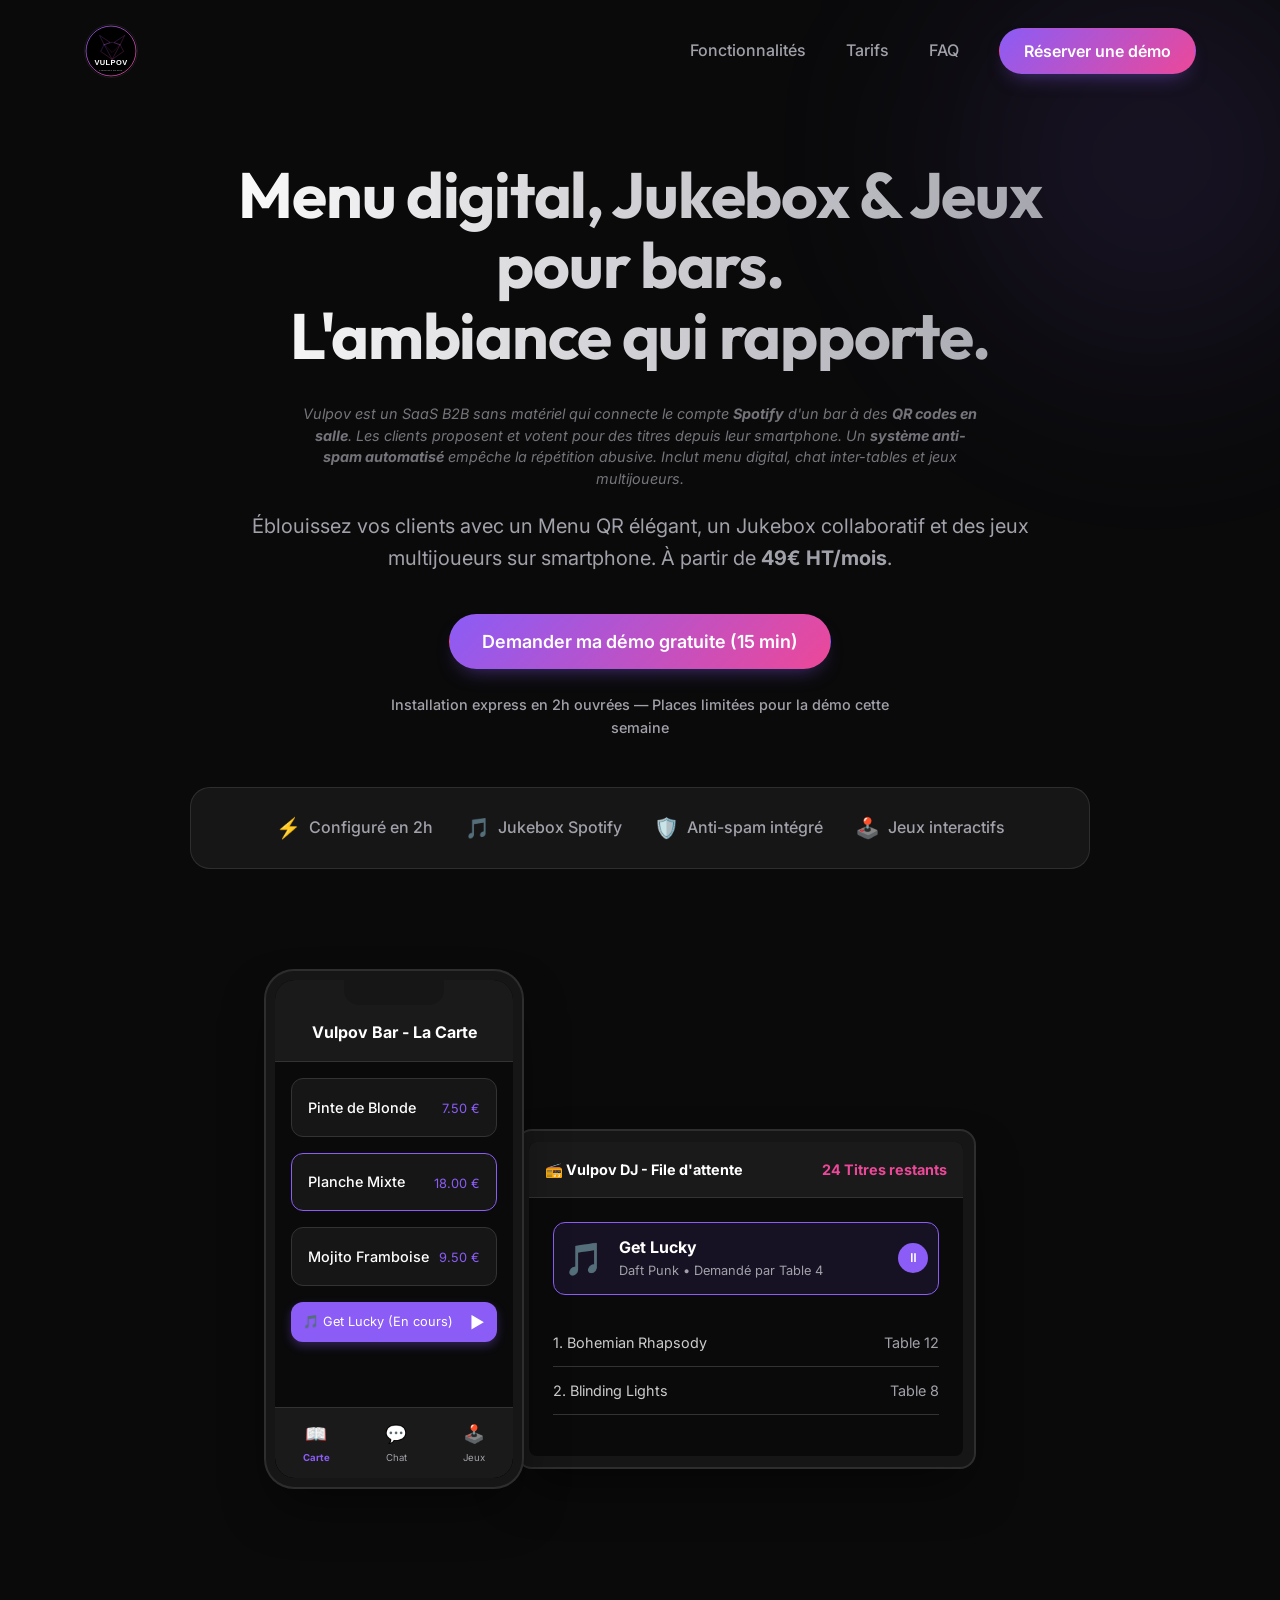
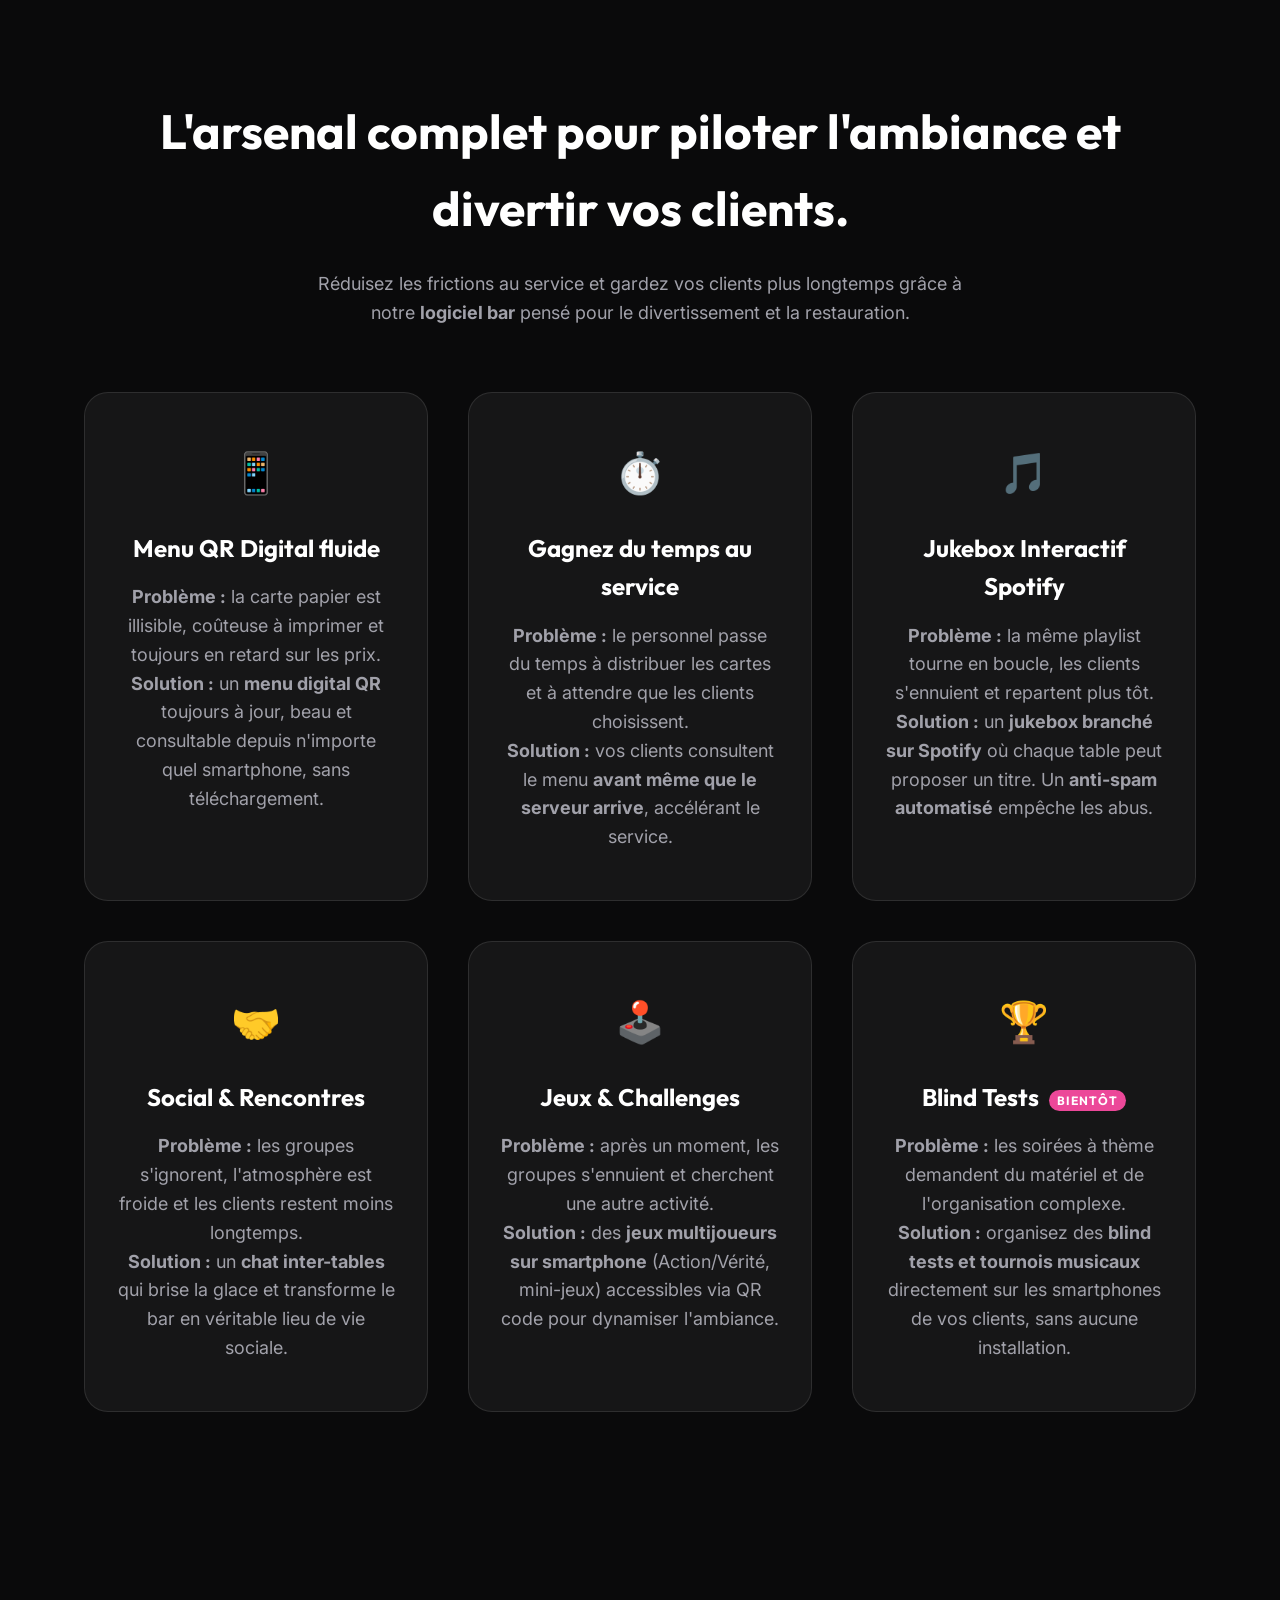
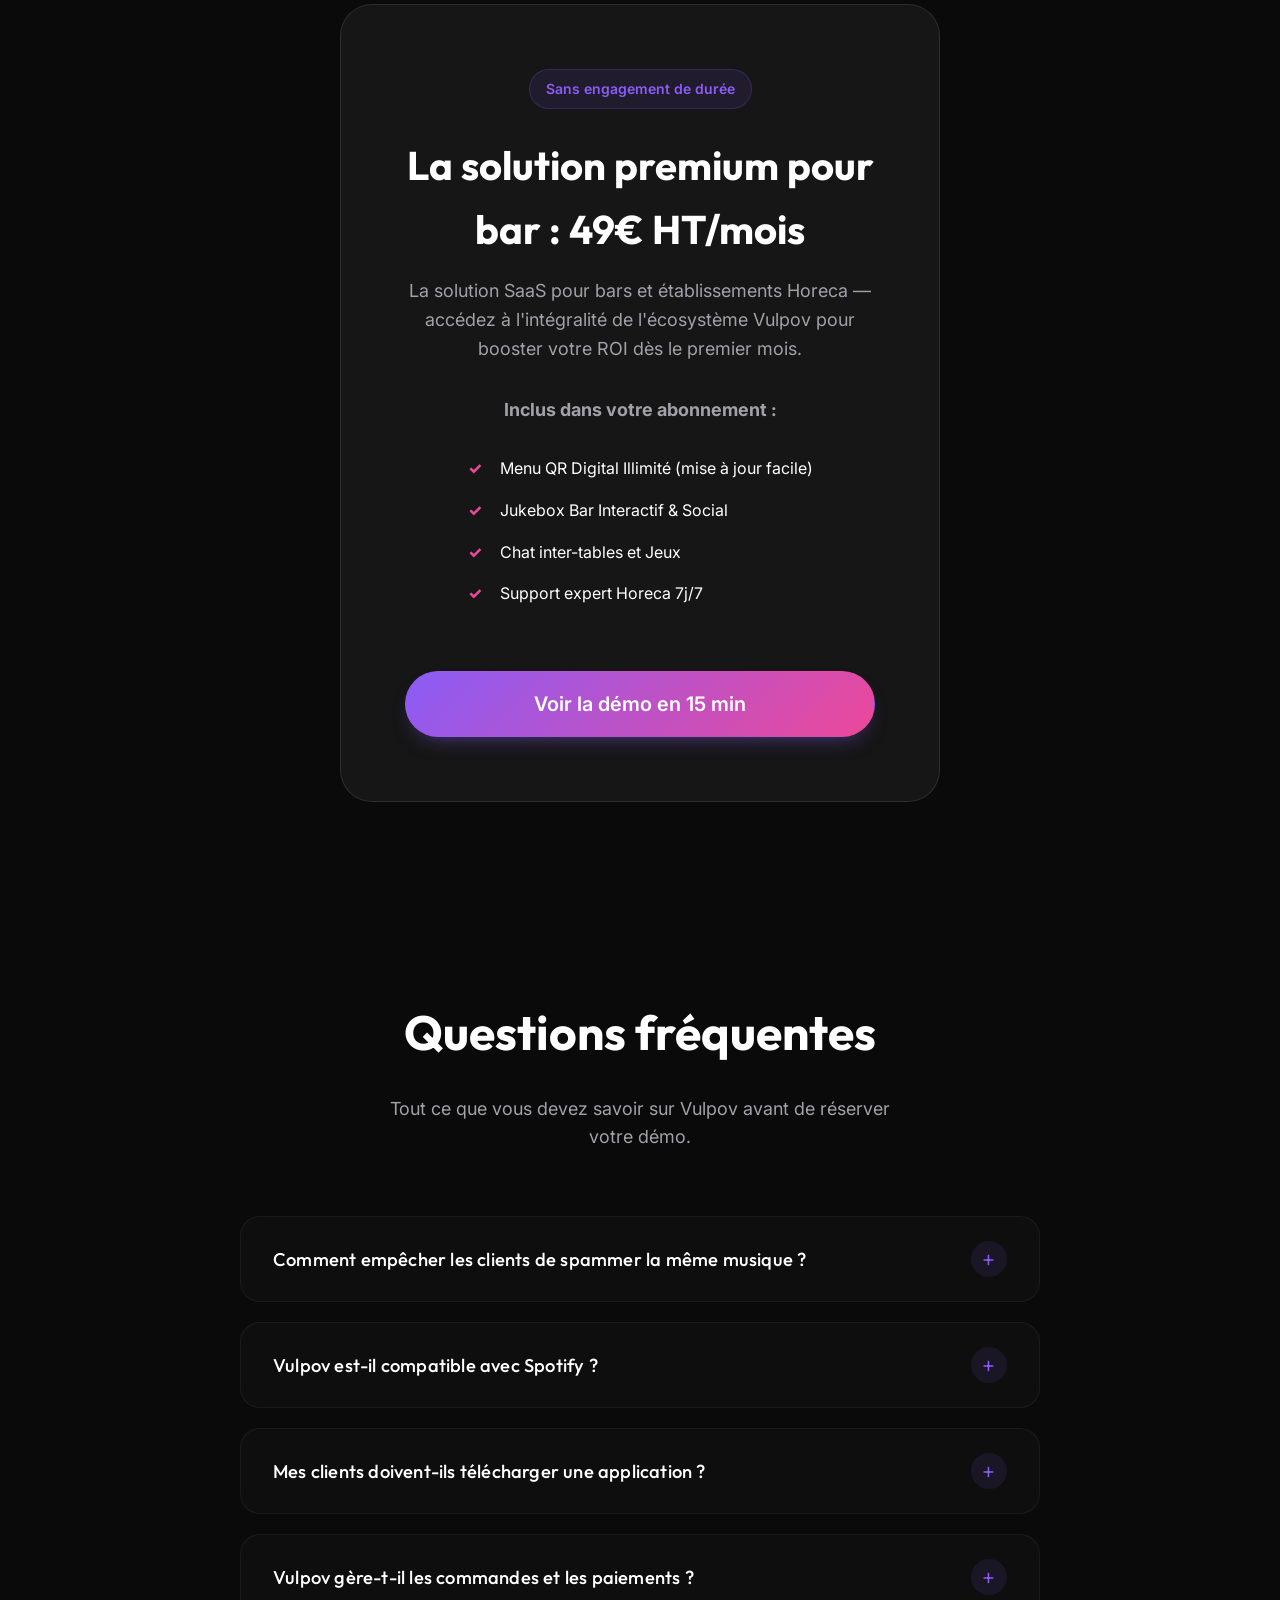
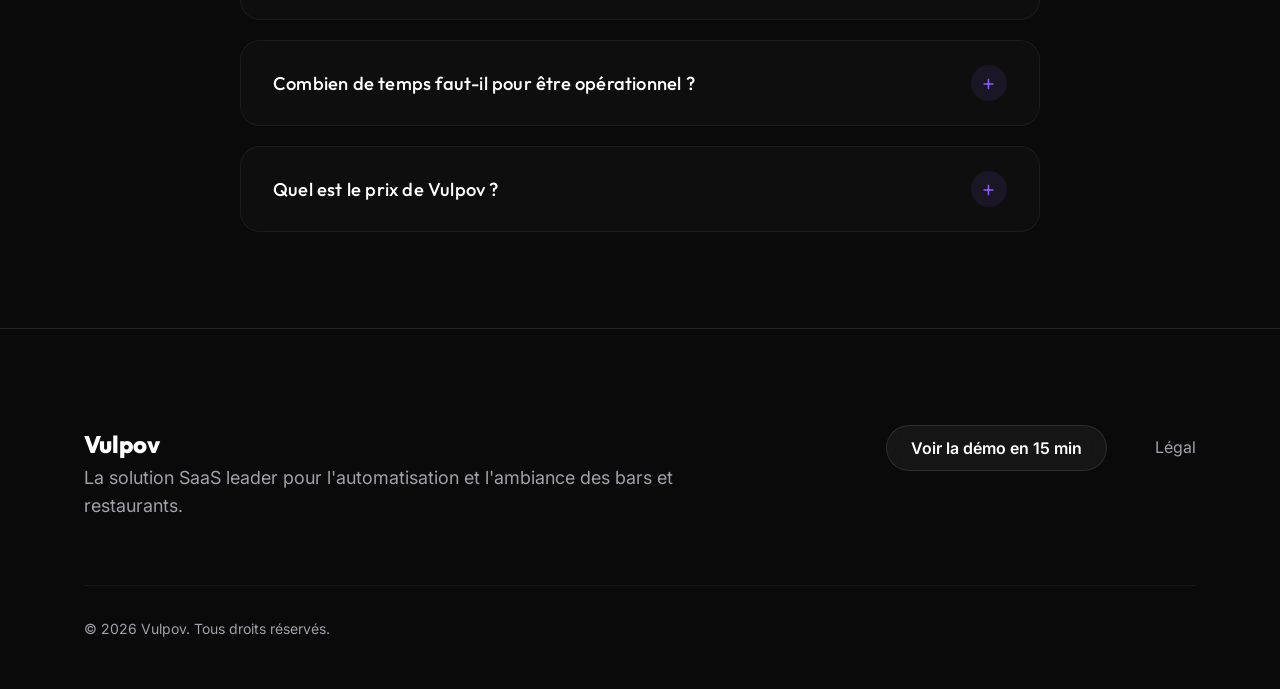
==== index.html @ 875bb536 "Chore: remove temporary tracking script" ====
<!DOCTYPE html>
<html lang="fr">
<head>
    <meta charset="UTF-8">
    <meta name="viewport" content="width=device-width, initial-scale=1.0">
    <meta name="robots" content="index, follow">
    <title>Vulpov — Jukebox Interactif & SaaS Animation Bar Spotify</title>
    <meta name="description" content="Vulpov connecte votre Spotify à des QR codes pour que vos clients gèrent la musique. Anti-spam intégré. Menu digital. Jeux. 49€/mois.">
    <meta name="keywords" content="jukebox interactif bar, SaaS pour bar, animation musicale bar, jukebox Spotify bar, menu QR bar, logiciel ambiance bar, anti-spam jukebox, jeux interactifs bar">
    <link rel="canonical" href="https://www.vulpov.fr/">

    <!-- Open Graph — LinkedIn, WhatsApp, Facebook -->
    <meta property="og:type" content="website">
    <meta property="og:url" content="https://vulpov.fr/">
    <meta property="og:title" content="Vulpov — Jukebox Interactif Spotify pour bars, dès 49€/mois">
    <meta property="og:description" content="Vos clients pilotent la musique de votre bar via QR code, directement depuis Spotify. Anti-spam, menu digital et jeux inclus.">
    <meta property="og:image" content="https://vulpov.fr/logo.png">
    <meta property="og:image:width" content="1200">
    <meta property="og:image:height" content="630">
    <meta property="og:locale" content="fr_FR">
    <meta property="og:site_name" content="Vulpov">

    <!-- Twitter Card -->
    <meta property="twitter:card" content="summary_large_image">
    <meta property="twitter:url" content="https://vulpov.fr/">
    <meta property="twitter:title" content="Vulpov — Jukebox Interactif Spotify pour bars, dès 49€/mois">
    <meta property="twitter:description" content="Vos clients pilotent la musique de votre bar via QR code, directement depuis Spotify. Anti-spam, menu digital et jeux inclus.">
    <meta property="twitter:image" content="https://vulpov.fr/logo.png">

    <!-- Schema.org JSON-LD — SoftwareApplication (enrichi pour GEO) -->
    <script type="application/ld+json">
    {
      "@context": "https://schema.org",
      "@type": "SoftwareApplication",
      "name": "Vulpov",
      "applicationCategory": "BusinessApplication",
      "applicationSubCategory": "Entertainment, Bar Management",
      "operatingSystem": "Web, iOS, Android",
      "description": "Vulpov est un SaaS B2B sans matériel qui connecte le compte Spotify d'un bar à des QR codes installés en salle. Les clients scannent le QR code depuis leur smartphone pour proposer et voter pour des titres musicaux. Un système anti-spam automatisé empêche la répétition abusive de chansons. Vulpov inclut également un menu digital QR, un chat inter-tables et des jeux multijoueurs.",
      "featureList": [
        "Jukebox interactif branché sur Spotify sans matériel supplémentaire",
        "Système anti-spam automatisé : empêche la répétition d'un même titre",
        "Menu digital QR code consultable sur smartphone",
        "Chat inter-tables et jeux multijoueurs (Action/Vérité, mini-jeux)",
        "Blind Tests et tournois (bientôt disponible)",
        "Configuration complète en moins de 2 heures ouvrées",
        "Aucune application à télécharger pour les clients"
      ],
      "offers": {
        "@type": "Offer",
        "price": "49",
        "priceCurrency": "EUR",
        "priceSpecification": {
          "@type": "UnitPriceSpecification",
          "billingDuration": "P1M"
        }
      },
      "url": "https://vulpov.fr",
      "provider": {
        "@type": "Organization",
        "name": "Vulpov",
        "url": "https://vulpov.fr"
      },
      "audience": {
        "@type": "Audience",
        "audienceType": "Bars, Restaurants, Établissements Horeca"
      }
    }
    </script>

    <!-- Schema.org JSON-LD — FAQPage conversationnelle (GEO : ChatGPT, Perplexity, Google) -->
    <script type="application/ld+json">
    {
      "@context": "https://schema.org",
      "@type": "FAQPage",
      "mainEntity": [
        {
          "@type": "Question",
          "name": "Comment empêcher les clients de spammer la même musique dans un bar ?",
          "acceptedAnswer": {
            "@type": "Answer",
            "text": "Vulpov intègre un système anti-spam automatisé qui interdit la remise en file d'attente d'un titre déjà joué ou déjà proposé. Le gérant peut aussi définir un délai minimum entre deux demandes par table."
          }
        },
        {
          "@type": "Question",
          "name": "Vulpov est-il compatible avec Spotify ?",
          "acceptedAnswer": {
            "@type": "Answer",
            "text": "Oui. Vulpov se connecte directement au compte Spotify Premium de l'établissement. Les clients proposent des titres depuis le catalogue Spotify, et le gérant reste maître de la lecture depuis le tableau de bord."
          }
        },
        {
          "@type": "Question",
          "name": "Mes clients doivent-ils télécharger une application pour utiliser le jukebox ?",
          "acceptedAnswer": {
            "@type": "Answer",
            "text": "Non. Aucun téléchargement requis. Les clients scannent le QR code présent à leur table et accèdent instantanément au jukebox, au menu digital et aux jeux via leur navigateur mobile."
          }
        },
        {
          "@type": "Question",
          "name": "Vulpov gère-t-il les commandes et les paiements en caisse ?",
          "acceptedAnswer": {
            "@type": "Answer",
            "text": "Non. Vulpov est dédié à l'ambiance et au divertissement : jukebox interactif, menu digital à consulter, chat inter-tables et jeux. La prise de commande et les paiements restent gérés par le personnel pour préserver le contact humain."
          }
        },
        {
          "@type": "Question",
          "name": "Combien de temps faut-il pour installer Vulpov dans un bar ?",
          "acceptedAnswer": {
            "@type": "Answer",
            "text": "Vulpov est opérationnel en moins de 2 heures ouvrées. Il suffit de connecter le compte Spotify, importer la carte, et imprimer les QR codes. Aucun matériel spécifique n'est nécessaire."
          }
        },
        {
          "@type": "Question",
          "name": "Quel est le prix de Vulpov pour un bar ?",
          "acceptedAnswer": {
            "@type": "Answer",
            "text": "Vulpov est proposé à 49€ HT par mois, sans engagement de durée. L'abonnement inclut le jukebox interactif Spotify, le menu QR digital, le chat inter-tables, les jeux et le support Horeca 7j/7."
          }
        }
      ]
    }
    </script>

    <!-- Favicon -->
    <link rel="icon" type="image/svg+xml" href="favicon.svg">
    <link rel="icon" type="image/png" sizes="32x32" href="favicon.png">
    <link rel="icon" type="image/png" sizes="16x16" href="favicon.png">
    <link rel="apple-touch-icon" sizes="180x180" href="apple-touch-icon.png">

    <link rel="stylesheet" href="style.css?v=2">
    <link rel="preconnect" href="https://fonts.googleapis.com">
    <link rel="preconnect" href="https://fonts.gstatic.com" crossorigin>
    <link href="https://fonts.googleapis.com/css2?family=Inter:wght@400;500;600&family=Outfit:wght@500;600;700;800&display=swap" rel="stylesheet">
</head>
<body>
    <header class="navbar">
        <div class="container">
            <a href="/" class="logo">
                <div class="logo-image circular">
                    <img src="logo.svg" alt="Vulpov - Logiciel gestion bar et commandes QR">
                </div>
            </a>
            <nav class="nav-links">
                <a href="#features">Fonctionnalités</a>
                <a href="#pricing">Tarifs</a>
                <a href="#faq">FAQ</a>
                <button class="btn btn-primary open-modal-btn">Réserver une démo</button>
            </nav>
            <button class="mobile-menu-toggle" aria-label="Menu">
                <span></span>
                <span></span>
            </button>
        </div>
    </header>

    <main>
        <section class="hero">
            <div class="container">
                <div class="hero-content">
                    <h1 class="reveal">Menu digital, Jukebox & Jeux pour bars.<br>L'ambiance qui rapporte.</h1>
                    <!-- GEO: définition factuelle extractible par les IA (ChatGPT, Perplexity, Google Overviews) -->
                    <p class="reveal" style="font-size:0.9rem; color: rgba(161,161,170,0.7); max-width: 680px; margin: 0 auto 0.5rem; line-height: 1.5;" aria-label="Définition produit">
                        <em>Vulpov est un SaaS B2B sans matériel qui connecte le compte <strong>Spotify</strong> d'un bar à des <strong>QR codes en salle</strong>. Les clients proposent et votent pour des titres depuis leur smartphone. Un <strong>système anti-spam automatisé</strong> empêche la répétition abusive. Inclut menu digital, chat inter-tables et jeux multijoueurs.</em>
                    </p>
                    <p class="reveal" style="margin-top: 1.25rem;">Éblouissez vos clients avec un Menu QR élégant, un Jukebox collaboratif et des jeux multijoueurs sur smartphone. À partir de <strong>49€ HT/mois</strong>.</p>
                    <div class="hero-actions reveal">
                        <button class="btn btn-lg btn-primary open-modal-btn">Demander ma démo gratuite (15 min)</button>
                    </div>
                    <p class="urgency-text reveal" style="margin-top: 1.5rem; font-size: 0.9rem; color: var(--text-secondary);">Installation express en 2h ouvrées — Places limitées pour la démo cette semaine</p>
                </div>
                
                <!-- Bande de réassurance -->
                <div class="trust-banner reveal">
                    <div class="trust-item"><span class="trust-icon">⚡</span> Configuré en 2h</div>
                    <div class="trust-item"><span class="trust-icon">🎵</span> Jukebox Spotify</div>
                    <div class="trust-item"><span class="trust-icon">🛡️</span> Anti-spam intégré</div>
                    <div class="trust-item"><span class="trust-icon">🕹️</span> Jeux interactifs</div>
                </div>

                <!-- Visuels Produit (CSS Mockups) -->
                <div class="hero-product-visuals reveal">
                    <!-- App Client (Smartphone) -->
                    <div class="device-mockup phone">
                        <div class="device-notch"></div>
                        <div class="device-screen">
                            <div class="app-header">Vulpov Bar - La Carte</div>
                            <div class="app-body">
                                <div class="menu-item">
                                    <div class="item-title">Pinte de Blonde</div>
                                    <div class="item-price">7.50 €</div>
                                </div>
                                <div class="menu-item highlight">
                                    <div class="item-title">Planche Mixte</div>
                                    <div class="item-price">18.00 €</div>
                                </div>
                                <div class="menu-item">
                                    <div class="item-title">Mojito Framboise</div>
                                    <div class="item-price">9.50 €</div>
                                </div>
                                <div style="margin-top: 1rem; background:var(--primary); border-radius:12px; padding:10px 12px; display:flex; justify-content:space-between; align-items:center; color:white; font-size:0.8rem; box-shadow:0 4px 10px rgba(139,92,246,0.3);">
                                    <span>🎵 Get Lucky (En cours)</span>
                                    <span style="font-size:1rem; line-height:1;">▶</span>
                                </div>
                            </div>
                            <div class="app-footer" style="background:#1A1A1A; border-radius:0 0 20px 20px; display:flex; justify-content:space-around; align-items:center; padding:0.75rem 0; border-top:1px solid #333;">
                                <div style="text-align:center; color:var(--primary);">
                                    <div style="font-size:1.1rem;">📖</div>
                                    <div style="font-size:0.6rem; margin-top:2px; font-weight:bold;">Carte</div>
                                </div>
                                <div style="text-align:center; color:var(--text-secondary);">
                                    <div style="font-size:1.1rem;">💬</div>
                                    <div style="font-size:0.6rem; margin-top:2px; font-weight:normal;">Chat</div>
                                </div>
                                <div style="text-align:center; color:var(--text-secondary);">
                                    <div style="font-size:1.1rem;">🕹️</div>
                                    <div style="font-size:0.6rem; margin-top:2px; font-weight:normal;">Jeux</div>
                                </div>
                            </div>
                        </div>
                    </div>
                    <!-- Dashboard Barman (Tablet/Desktop) -->
                    <div class="device-mockup tablet">
                        <div class="device-screen">
                            <div class="dash-header">
                                <span>📻 Vulpov DJ - File d'attente</span>
                                <span class="dash-time">24 Titres restants</span>
                            </div>
                            <div class="dash-body">
                                <div style="display:flex; align-items:center; gap:15px; margin-bottom:1.5rem; background:rgba(139,92,246,0.1); padding:10px; border-radius:12px; border:1px solid var(--primary);">
                                    <div style="font-size:2rem;">🎵</div>
                                    <div style="flex:1;">
                                        <div style="font-weight:bold; color:white;">Get Lucky</div>
                                        <div style="font-size:0.8rem; color:var(--text-secondary);">Daft Punk • Demandé par Table 4</div>
                                    </div>
                                    <div style="width:30px; height:30px; border-radius:50%; background:var(--primary); display:flex; align-items:center; justify-content:center; color:white; font-size:0.8rem;">⏸</div>
                                </div>
                                <ul class="dash-list">
                                    <li style="display:flex; justify-content:space-between;"><span>1. Bohemian Rhapsody</span> <span style="color:var(--text-secondary);">Table 12</span></li>
                                    <li style="display:flex; justify-content:space-between;"><span>2. Blinding Lights</span> <span style="color:var(--text-secondary);">Table 8</span></li>
                                </ul>
                            </div>
                        </div>
                </div>
            </div>
        </section>



        <section id="features" class="features">
            <div class="container">
                <div class="section-header reveal" style="text-align: center;">
                    <h2>L'arsenal complet pour piloter l'ambiance et divertir vos clients.</h2>
                    <p>Réduisez les frictions au service et gardez vos clients plus longtemps grâce à notre <strong>logiciel bar</strong> pensé pour le divertissement et la restauration.</p>
                </div>
                <!-- GEO : Format Problème → Solution pour extraction par LLMs -->
                <div class="features-grid">
                    <div class="feature-card reveal">
                        <div class="icon">📱</div>
                        <h3>Menu QR Digital fluide</h3>
                        <p><strong>Problème :</strong> la carte papier est illisible, coûteuse à imprimer et toujours en retard sur les prix.<br><strong>Solution :</strong> un <strong>menu digital QR</strong> toujours à jour, beau et consultable depuis n'importe quel smartphone, sans téléchargement.</p>
                    </div>
                    <div class="feature-card reveal">
                        <div class="icon">⏱️</div>
                        <h3>Gagnez du temps au service</h3>
                        <p><strong>Problème :</strong> le personnel passe du temps à distribuer les cartes et à attendre que les clients choisissent.<br><strong>Solution :</strong> vos clients consultent le menu <strong>avant même que le serveur arrive</strong>, accélérant le service.</p>
                    </div>
                    <div class="feature-card reveal">
                        <div class="icon">🎵</div>
                        <h3>Jukebox Interactif Spotify</h3>
                        <p><strong>Problème :</strong> la même playlist tourne en boucle, les clients s'ennuient et repartent plus tôt.<br><strong>Solution :</strong> un <strong>jukebox branché sur Spotify</strong> où chaque table peut proposer un titre. Un <strong>anti-spam automatisé</strong> empêche les abus.</p>
                    </div>
                    <div class="feature-card reveal">
                        <div class="icon">🤝</div>
                        <h3>Social & Rencontres</h3>
                        <p><strong>Problème :</strong> les groupes s'ignorent, l'atmosphère est froide et les clients restent moins longtemps.<br><strong>Solution :</strong> un <strong>chat inter-tables</strong> qui brise la glace et transforme le bar en véritable lieu de vie sociale.</p>
                    </div>
                    <div class="feature-card reveal">
                        <div class="icon">🕹️</div>
                        <h3>Jeux & Challenges</h3>
                        <p><strong>Problème :</strong> après un moment, les groupes s'ennuient et cherchent une autre activité.<br><strong>Solution :</strong> des <strong>jeux multijoueurs sur smartphone</strong> (Action/Vérité, mini-jeux) accessibles via QR code pour dynamiser l'ambiance.</p>
                    </div>
                    <div class="feature-card reveal" style="position: relative; overflow: hidden;">
                        <div class="icon">🏆</div>
                        <h3>Blind Tests <span style="font-size: 0.5em; text-transform: uppercase; letter-spacing: 1px; background: var(--secondary); color: white; padding: 3px 8px; border-radius: 99px; vertical-align: middle; margin-left: 5px;">Bientôt</span></h3>
                        <p><strong>Problème :</strong> les soirées à thème demandent du matériel et de l'organisation complexe.<br><strong>Solution :</strong> organisez des <strong>blind tests et tournois musicaux</strong> directement sur les smartphones de vos clients, sans aucune installation.</p>
                    </div>
                </div>
            </div>
        </section>





        <section id="pricing" class="pricing">
            <div class="container">
                <div class="pricing-card reveal">
                    <div class="pricing-header">
                        <div class="badge">Sans engagement de durée</div>
                        <h2>La solution premium pour bar : 49€ HT/mois</h2>
                        <p class="pricing-desc">La solution SaaS pour bars et établissements Horeca — accédez à l'intégralité de l'écosystème Vulpov pour booster votre ROI dès le premier mois.</p>
                    </div>
                    <div class="pricing-body">
                        <p><strong>Inclus dans votre abonnement :</strong></p>
                        <ul>
                            <li>Menu QR Digital Illimité (mise à jour facile)</li>
                            <li>Jukebox Bar Interactif & Social</li>
                            <li>Chat inter-tables et Jeux</li>
                            <li>Support expert Horeca 7j/7</li>
                        </ul>
                        <button class="btn btn-xl btn-primary open-modal-btn">Voir la démo en 15 min</button>
                    </div>
                </div>
            </div>
        </section>

        <!-- FAQ Section -->
        <section id="faq" class="faq-section">
            <div class="container">
                <div class="section-header reveal" style="text-align: center;">
                    <h2>Questions fréquentes</h2>
                    <p style="margin: 0 auto; max-width: 500px;">Tout ce que vous devez savoir sur Vulpov avant de réserver votre démo.</p>
                </div>
                <div class="faq-list">
                    <div class="faq-accordion reveal">
                        <button class="faq-question">Comment empêcher les clients de spammer la même musique ? <span class="faq-icon">+</span></button>
                        <div class="faq-answer">
                            <p>Vulpov intègre un <strong>système anti-spam automatisé</strong> qui interdit la remise en file d'attente d'un titre déjà joué ou déjà proposé. Le gérant peut également définir un délai minimum entre deux demandes par table.</p>
                        </div>
                    </div>
                    <div class="faq-accordion reveal">
                        <button class="faq-question">Vulpov est-il compatible avec Spotify ? <span class="faq-icon">+</span></button>
                        <div class="faq-answer">
                            <p>Oui. Vulpov se connecte directement au <strong>compte Spotify Premium</strong> de l'établissement. Les clients proposent des titres depuis le catalogue Spotify complet, et le gérant reste maître de la lecture depuis son tableau de bord.</p>
                        </div>
                    </div>
                    <div class="faq-accordion reveal">
                        <button class="faq-question">Mes clients doivent-ils télécharger une application ? <span class="faq-icon">+</span></button>
                        <div class="faq-answer">
                            <p>Non. <strong>Aucun téléchargement requis</strong>. Les clients scannent le QR code présent à leur table et accèdent instantanément au jukebox, au menu digital et aux jeux via leur navigateur mobile.</p>
                        </div>
                    </div>
                    <div class="faq-accordion reveal">
                        <button class="faq-question">Vulpov gère-t-il les commandes et les paiements ? <span class="faq-icon">+</span></button>
                        <div class="faq-answer">
                            <p>Non. Vulpov est dédié à l'<strong>ambiance et au divertissement</strong> : jukebox interactif, menu digital à consulter, chat inter-tables et jeux. La prise de commande et les paiements restent gérés par votre équipe pour préserver le contact humain.</p>
                        </div>
                    </div>
                    <div class="faq-accordion reveal">
                        <button class="faq-question">Combien de temps faut-il pour être opérationnel ? <span class="faq-icon">+</span></button>
                        <div class="faq-answer">
                            <p>Vulpov est opérationnel en <strong>moins de 2h ouvrées</strong>. Il suffit de connecter le compte Spotify, d'importer votre carte et d'imprimer les QR codes. Aucun matériel spécifique n'est nécessaire.</p>
                        </div>
                    </div>
                    <div class="faq-accordion reveal">
                        <button class="faq-question">Quel est le prix de Vulpov ? <span class="faq-icon">+</span></button>
                        <div class="faq-answer">
                            <p>Vulpov est proposé à <strong>49€ HT par mois</strong>, sans engagement de durée. L'abonnement inclut le jukebox interactif Spotify, le menu QR digital, le chat inter-tables, les jeux et le support Horeca 7j/7.</p>
                        </div>
                    </div>
                </div>
            </div>
        </section>
    </main>

    <footer class="footer">
        <div class="container">
            <div class="footer-top">
                <div class="footer-brand">
                    <a href="/" class="logo">Vulpov</a>
                    <p>La solution SaaS leader pour l'automatisation et l'ambiance des bars et restaurants.</p>
                </div>
                <div class="footer-links">
                    <button class="btn btn-secondary open-modal-btn">Voir la démo en 15 min</button>
                    <a href="#">Légal</a>
                </div>
            </div>
            <div class="footer-bottom">
                <p>&copy; 2026 Vulpov. Tous droits réservés.</p>
            </div>
        </div>
    </footer>

    <!-- Contact Form Modal -->
    <div id="contact-modal" class="modal">
        <div class="modal-content">
            <span class="close-modal">&times;</span>
            <h2>Réserver ma démo personnalisée</h2>
            <p>Découvrez comment Vulpov peut transformer la rentabilité de votre établissement. Nos experts vous rappellent sous 24h.</p>
            <form id="lead-form">
                <div class="form-group">
                    <label for="name">Nom / Prénom *</label>
                    <input type="text" id="name" name="name" required placeholder="Jean Dupont">
                </div>
                <div class="form-group">
                    <label for="email">Email *</label>
                    <input type="email" id="email" name="email" required placeholder="jean@monbar.fr">
                </div>
                <div class="form-group">
                    <label for="establishment">Nom de l'établissement *</label>
                    <input type="text" id="establishment" name="establishment" required placeholder="Le Café du Commerce">
                </div>
                <div class="form-group">
                    <label for="phone">Téléphone (Optionnel)</label>
                    <input type="tel" id="phone" name="phone" placeholder="06 12 34 56 78">
                </div>
                <div class="form-submit-wrapper">
                    <button type="submit" class="btn btn-xl btn-primary" id="submit-btn">Envoyer la demande</button>
                </div>
                <div id="form-success" class="form-message success" style="display: none;">
                    Demande envoyée, nous vous recontactons rapidement.
                </div>
                <div id="form-error" class="form-message error" style="display: none;">
                    Une erreur est survenue, veuillez réessayer.
                </div>
            </form>
        </div>
    </div>

    <script src="script.js?v=2"></script>
</body>
</html>
---- style.css ----
:root {
    --primary: #8B5CF6;
    --secondary: #EC4899;
    --bg-dark: #0A0A0B;
    --bg-surface: #161617;
    --text-primary: #FFFFFF;
    --text-secondary: #A1A1AA;
    --border-color: rgba(255, 255, 255, 0.1);
    --glass-bg: rgba(255, 255, 255, 0.05);
    --gradient: linear-gradient(135deg, var(--primary) 0%, var(--secondary) 100%);
    --font-heading: 'Outfit', sans-serif;
    --font-body: 'Inter', sans-serif;
}

* {
    margin: 0;
    padding: 0;
    box-sizing: border-box;
}

html {
    scroll-behavior: smooth;
}

body {
    background-color: var(--bg-dark);
    color: var(--text-primary);
    font-family: var(--font-body);
    line-height: 1.6;
    overflow-x: hidden;
}

.container {
    width: 90%;
    max-width: 1200px;
    margin: 0 auto;
    padding: 0 20px;
}

/* Typography */
h1, h2, h3, h4 {
    font-family: var(--font-heading);
    font-weight: 700;
}

h1 {
    font-size: clamp(2.5rem, 5vw, 4.5rem);
    line-height: 1.1;
    margin-bottom: 2rem;
    letter-spacing: -0.02em;
}

h2 {
    font-size: clamp(2rem, 4vw, 3rem);
    margin-bottom: 1.5rem;
}

p {
    color: var(--text-secondary);
    font-size: 1.125rem;
    max-width: 60ch;
}

/* Buttons */
.btn {
    display: inline-flex;
    align-items: center;
    justify-content: center;
    padding: 0.75rem 1.5rem;
    border-radius: 9999px;
    font-weight: 600;
    text-decoration: none;
    transition: all 0.3s cubic-bezier(0.4, 0, 0.2, 1);
    cursor: pointer;
    border: 1px solid transparent;
    font-family: var(--font-body);
    font-size: 1rem;
}

.btn-primary {
    background: var(--gradient);
    color: white;
    box-shadow: 0 10px 20px -10px rgba(139, 92, 246, 0.5);
}

.btn-primary:hover {
    transform: translateY(-2px);
    box-shadow: 0 15px 30px -10px rgba(139, 92, 246, 0.6);
}

.btn-secondary {
    background: var(--glass-bg);
    color: white;
    border-color: var(--border-color);
    backdrop-filter: blur(10px);
}

.btn-secondary:hover {
    background: rgba(255, 255, 255, 0.1);
    border-color: rgba(255, 255, 255, 0.2);
}

.btn-lg {
    padding: 1rem 2rem;
    font-size: 1.125rem;
}

.btn-xl {
    padding: 1.25rem 2.5rem;
    font-size: 1.25rem;
    width: 100%;
}

/* Navbar */
.navbar {
    position: fixed;
    top: 0;
    left: 0;
    right: 0;
    z-index: 1000;
    padding: 1.5rem 0;
    transition: all 0.3s ease;
}

.navbar.scrolled {
    background: rgba(10, 10, 11, 0.8);
    backdrop-filter: blur(15px);
    padding: 1rem 0;
    border-bottom: 1px solid var(--border-color);
}

.navbar .container {
    display: flex;
    justify-content: space-between;
    align-items: center;
}

.logo {
    display: flex;
    align-items: center;
    gap: 0.75rem;
    text-decoration: none;
    font-family: var(--font-heading);
    font-weight: 800;
    font-size: 1.5rem;
    color: white;
}

.logo-image.circular {
    width: 54px;
    height: 54px;
    border-radius: 50%;
    overflow: hidden;
    background: #000;
    border: 1px solid var(--border-color);
    display: flex;
    align-items: center;
    justify-content: center;
}

.logo-image.circular img {
    width: 100%;
    height: 100%;
    object-fit: cover;
    display: block;
}

.nav-links {
    display: flex;
    align-items: center;
    gap: 2.5rem;
}

.nav-links a:not(.btn) {
    color: var(--text-secondary);
    text-decoration: none;
    font-weight: 500;
    transition: color 0.3s ease;
}

.nav-links a:not(.btn):hover {
    color: white;
}

/* Modal Form */
.modal {
    display: none; 
    position: fixed;
    z-index: 2000;
    left: 0;
    top: 0;
    width: 100%;
    height: 100%;
    overflow: auto;
    background-color: rgba(0, 0, 0, 0.8);
    backdrop-filter: blur(10px);
    opacity: 0;
    transition: opacity 0.3s ease;
}

.modal.show {
    display: flex;
    align-items: center;
    justify-content: center;
    opacity: 1;
}

.modal-content {
    background-color: var(--bg-surface);
    border: 1px solid var(--border-color);
    border-radius: 24px;
    padding: 3rem;
    width: 90%;
    max-width: 500px;
    position: relative;
    box-shadow: 0 25px 50px -12px rgba(0, 0, 0, 0.8);
    transform: translateY(20px);
    transition: transform 0.3s ease;
}

.modal.show .modal-content {
    transform: translateY(0);
}

.close-modal {
    color: var(--text-secondary);
    position: absolute;
    top: 1.5rem;
    right: 1.5rem;
    font-size: 2rem;
    font-weight: bold;
    cursor: pointer;
    line-height: 1;
    transition: color 0.3s;
}

.close-modal:hover {
    color: white;
}

.modal-content h2 {
    margin-bottom: 0.5rem;
    font-size: 2rem;
}

.modal-content p {
    font-size: 1rem;
    margin-bottom: 2rem;
}

.form-group {
    margin-bottom: 1.5rem;
    text-align: left;
}

.form-group label {
    display: block;
    margin-bottom: 0.5rem;
    font-size: 0.9rem;
    color: var(--text-secondary);
}

.form-group input {
    width: 100%;
    padding: 0.875rem 1rem;
    background: rgba(255, 255, 255, 0.05);
    border: 1px solid var(--border-color);
    border-radius: 12px;
    color: white;
    font-family: inherit;
    font-size: 1rem;
    transition: border-color 0.3s;
}

.form-group input:focus {
    outline: none;
    border-color: var(--primary);
    background: rgba(255, 255, 255, 0.1);
}

.form-submit-wrapper {
    margin-top: 2rem;
}

.form-message {
    margin-top: 1.5rem;
    padding: 1rem;
    border-radius: 12px;
    font-size: 0.95rem;
    text-align: center;
}

.form-message.success {
    background: rgba(16, 185, 129, 0.1);
    color: #10B981;
    border: 1px solid rgba(16, 185, 129, 0.2);
}

.form-message.error {
    background: rgba(239, 68, 68, 0.1);
    color: #EF4444;
    border: 1px solid rgba(239, 68, 68, 0.2);
}

/* Trust Banner */
.trust-banner {
    display: flex;
    justify-content: center;
    flex-wrap: wrap;
    gap: 2rem;
    margin: 3rem auto 5rem;
    padding: 1.5rem 2rem;
    background: var(--glass-bg);
    border: 1px solid var(--border-color);
    border-radius: 20px;
    max-width: 900px;
}

.trust-item {
    display: flex;
    align-items: center;
    gap: 0.5rem;
    font-weight: 500;
    color: var(--text-secondary);
}

.trust-icon {
    font-size: 1.25rem;
}

/* Device Mockups (Hero) */
.hero-product-visuals {
    display: flex;
    justify-content: center;
    align-items: flex-end;
    gap: 2rem;
    margin: 4rem auto 0;
    max-width: 900px;
    position: relative;
    padding-bottom: 2rem;
}

.device-mockup {
    background: var(--bg-surface);
    border: 1px solid var(--border-color);
    border-radius: 30px;
    padding: 10px;
    box-shadow: 0 25px 50px -12px rgba(0, 0, 0, 0.5), inset 0 0 0 1px rgba(255, 255, 255, 0.1);
    position: relative;
}

.device-screen {
    background: #000;
    border-radius: 20px;
    overflow: hidden;
    position: relative;
}

.phone {
    width: 260px;
    height: 520px;
    z-index: 2;
    transform: translateY(20px);
}

.phone .device-notch {
    position: absolute;
    top: 10px;
    left: 50%;
    transform: translateX(-50%);
    width: 100px;
    height: 25px;
    background: var(--bg-surface);
    border-radius: 0 0 15px 15px;
    z-index: 10;
}

.phone .device-screen {
    height: 100%;
    display: flex;
    flex-direction: column;
}

.app-header {
    padding: 2.5rem 1rem 1rem;
    background: #1A1A1A;
    font-weight: bold;
    text-align: center;
    border-bottom: 1px solid #333;
}

.app-body {
    flex: 1;
    padding: 1rem;
    background: #0A0A0B;
}

.menu-item {
    background: #161617;
    border: 1px solid #333;
    border-radius: 12px;
    padding: 1rem;
    margin-bottom: 1rem;
    display: flex;
    justify-content: space-between;
    align-items: center;
}

.menu-item.highlight {
    border-color: var(--primary);
}

.item-title {
    font-weight: 500;
    font-size: 0.9rem;
}

.item-price {
    color: var(--primary);
    font-size: 0.8rem;
    margin-top: 0.25rem;
}

.item-add {
    width: 30px;
    height: 30px;
    border-radius: 50%;
    background: var(--primary);
    display: flex;
    align-items: center;
    justify-content: center;
    font-weight: bold;
}

.app-footer {
    padding: 1rem;
    background: var(--gradient);
    text-align: center;
    font-weight: bold;
    border-radius: 0 0 20px 20px;
}

.tablet {
    width: 460px;
    height: 340px;
    z-index: 1;
    transform: translateX(-40px);
    border-radius: 16px;
    padding: 12px;
}

.tablet .device-screen {
    height: 100%;
    border-radius: 8px;
    background: #0A0A0B;
    display: flex;
    flex-direction: column;
}

.dash-header {
    padding: 1rem;
    background: #1A1A1A;
    display: flex;
    justify-content: space-between;
    border-bottom: 1px solid #333;
    font-weight: bold;
    font-size: 0.9rem;
}

.dash-time {
    color: var(--secondary);
}

.dash-body {
    padding: 1.5rem;
    flex: 1;
}

.dash-list {
    list-style: none;
    margin-bottom: 1.5rem;
}

.dash-list li {
    padding: 0.75rem 0;
    border-bottom: 1px solid #333;
    color: #CCC;
    font-size: 0.9rem;
}

.dash-action {
    background: #10B981;
    color: #000;
    padding: 0.75rem;
    text-align: center;
    border-radius: 8px;
    font-weight: bold;
    cursor: pointer;
}

/* Hero Section */
.hero {
    padding: 10rem 0 6rem;
    position: relative;
    overflow: hidden;
}

.hero::after {
    content: '';
    position: absolute;
    top: -10%;
    right: -10%;
    width: 40%;
    height: 40%;
    background: radial-gradient(circle, rgba(139, 92, 246, 0.15) 0%, transparent 70%);
    filter: blur(80px);
    z-index: -1;
}

.hero-content {
    text-align: center;
    max-width: 900px;
    margin: 0 auto;
}

.hero-content h1 {
    background: linear-gradient(to right, #FFFFFF, #A1A1AA);
    -webkit-background-clip: text;
    background-clip: text;
    -webkit-text-fill-color: transparent;
}

.hero-content p {
    margin: 0 auto 2.5rem;
    font-size: 1.25rem;
}

.hero-actions {
    display: flex;
    justify-content: center;
    gap: 1.5rem;
}

/* Features */
.features {
    padding: 6rem 0;
}

.section-header {
    text-align: center;
    margin-bottom: 4rem;
}

.section-header p {
    margin: 0 auto;
}

.features-grid {
    display: grid;
    grid-template-columns: repeat(auto-fit, minmax(300px, 1fr));
    gap: 2.5rem;
}

.feature-card {
    padding: 3rem 2rem;
    background: var(--glass-bg);
    border: 1px solid var(--border-color);
    border-radius: 24px;
    transition: all 0.3s ease;
    text-align: center;
}

.feature-card p {
    margin: 0 auto;
}

.feature-card:hover {
    background: rgba(255, 255, 255, 0.08);
    border-color: rgba(255, 255, 255, 0.2);
    transform: translateY(-8px);
}

.feature-card .icon {
    font-size: 2.5rem;
    margin-bottom: 1.5rem;
}

.feature-card h3 {
    font-size: 1.5rem;
    margin-bottom: 1rem;
}

/* Social Proof */
.social-proof {
    padding: 4rem 0;
}

.testimonial-card {
    max-width: 800px;
    margin: 0 auto;
    background: linear-gradient(135deg, rgba(139, 92, 246, 0.1), rgba(236, 72, 153, 0.05));
    border: 1px solid rgba(139, 92, 246, 0.2);
    border-radius: 32px;
    padding: 4rem;
    text-align: center;
    position: relative;
}

.quote-icon {
    font-size: 4rem;
    color: var(--primary);
    font-family: serif;
    line-height: 1;
    margin-bottom: 1rem;
    opacity: 0.5;
}

.testimonial-text {
    font-size: 1.25rem;
    color: white;
    font-style: italic;
    margin: 0 auto 2rem;
}

.testimonial-author {
    display: flex;
    flex-direction: column;
    align-items: center;
    gap: 0.5rem;
}

.testimonial-author strong {
    font-size: 1.1rem;
    color: white;
}

.testimonial-author span {
    color: var(--secondary);
    font-weight: bold;
    font-size: 0.9rem;
    background: rgba(236, 72, 153, 0.1);
    padding: 0.25rem 0.75rem;
    border-radius: 20px;
}

/* Oracle App Section */
.oracle {
    padding: 6rem 0;
}

.oracle-banner {
    display: grid;
    grid-template-columns: 1.2fr 0.8fr;
    gap: 4rem;
    background: linear-gradient(rgba(139, 92, 246, 0.1), rgba(0, 0, 0, 0));
    border-radius: 40px;
    padding: 5rem;
    border: 1px solid rgba(139, 92, 246, 0.2);
    align-items: center;
}

.badge {
    display: inline-block;
    padding: 0.5rem 1rem;
    background: rgba(139, 92, 246, 0.1);
    color: var(--primary);
    border-radius: 20px;
    font-weight: 600;
    font-size: 0.875rem;
    margin-bottom: 1.5rem;
    border: 1px solid rgba(139, 92, 246, 0.2);
}

.highlight-box {
    margin: 2rem 0;
    padding: 1.5rem;
    background: rgba(255, 255, 255, 0.05);
    border-left: 4px solid var(--primary);
    border-radius: 0 12px 12px 0;
}

.example-title {
    display: block;
    color: var(--text-secondary);
    font-size: 0.9rem;
    margin-bottom: 0.5rem;
}

.highlight-box p {
    color: white;
    font-weight: 500;
    font-style: italic;
    margin: 0;
}

.oracle-list {
    list-style: none;
    margin-top: 2rem;
}

.oracle-list li {
    display: flex;
    align-items: center;
    gap: 1rem;
    margin-bottom: 1rem;
    font-weight: 500;
}

.oracle-list li::before {
    content: '→';
    color: var(--primary);
    font-weight: 700;
}

.oracle-visual {
    position: relative;
    height: 300px;
    display: flex;
    align-items: center;
    justify-content: center;
}

.oracle-circle {
    width: 200px;
    height: 200px;
    background: var(--gradient);
    border-radius: 50%;
    filter: blur(40px);
    opacity: 0.5;
    animation: pulse 4s infinite alternate;
}

@keyframes pulse {
    0% { transform: scale(1); opacity: 0.3; }
    100% { transform: scale(1.3); opacity: 0.6; }
}

/* Pricing */
.pricing {
    padding: 6rem 0;
}

.pricing-card {
    max-width: 600px;
    margin: 0 auto;
    background: var(--bg-surface);
    border: 1px solid var(--border-color);
    border-radius: 32px;
    padding: 4rem;
    text-align: center;
    position: relative;
    overflow: hidden;
}

.pricing-card::before {
    content: '';
    position: absolute;
    top: -1px;
    left: 20%;
    right: 20%;
    height: 1px;
    background: var(--gradient);
}

.pricing-header h2 {
    font-size: 2.5rem;
    margin-bottom: 1rem;
    color: white;
}

.pricing-desc {
    margin: 0 auto 2rem;
    color: var(--text-secondary);
}

.pricing-body ul {
    list-style: none;
    margin: 2rem 0 3rem;
    text-align: left;
    display: inline-block;
}

.pricing-body li {
    margin-bottom: 1rem;
    padding-left: 2rem;
    position: relative;
}

.pricing-body li::before {
    content: '✓';
    position: absolute;
    left: 0;
    color: var(--secondary);
    font-weight: 800;
}

/* FAQ */
.faq-section {
    padding: 6rem 0;
}

.faq-list {
    max-width: 800px;
    margin: 0 auto;
    display: flex;
    flex-direction: column;
    gap: 1.25rem;
}

.faq-accordion {
    background: rgba(255, 255, 255, 0.02);
    border: 1px solid rgba(255, 255, 255, 0.05);
    border-radius: 20px;
    overflow: hidden;
    transition: all 0.4s cubic-bezier(0.4, 0, 0.2, 1);
}

.faq-accordion:hover {
    background: rgba(255, 255, 255, 0.04);
    border-color: rgba(255, 255, 255, 0.1);
    transform: translateY(-2px);
}

.faq-question {
    width: 100%;
    text-align: left;
    padding: 1.5rem 2rem;
    background: transparent;
    border: none;
    color: white;
    font-size: 1.15rem;
    font-family: var(--font-heading);
    font-weight: 500;
    cursor: pointer;
    display: flex;
    justify-content: space-between;
    align-items: center;
    letter-spacing: 0.2px;
}

.faq-icon {
    font-size: 1.5rem;
    font-weight: 300;
    color: var(--primary);
    display: flex;
    align-items: center;
    justify-content: center;
    width: 36px;
    height: 36px;
    border-radius: 50%;
    background: rgba(139, 92, 246, 0.1);
    transition: all 0.4s cubic-bezier(0.4, 0, 0.2, 1);
    flex-shrink: 0;
    margin-left: 1rem;
}

.faq-answer {
    max-height: 0;
    overflow: hidden;
    transition: max-height 0.4s cubic-bezier(0.4, 0, 0.2, 1);
    padding: 0 2rem;
}

.faq-answer p {
    padding-bottom: 2rem;
    margin: 0;
    color: var(--text-secondary);
    font-size: 1.05rem;
    line-height: 1.7;
}

.faq-accordion.active {
    background: linear-gradient(145deg, rgba(139, 92, 246, 0.05), rgba(236, 72, 153, 0.05));
    border-color: rgba(139, 92, 246, 0.3);
    transform: translateY(0);
}

.faq-accordion.active .faq-icon {
    transform: rotate(45deg);
    background: var(--primary);
    color: white;
    box-shadow: 0 0 15px rgba(139, 92, 246, 0.4);
}

.faq-accordion.active .faq-answer {
    max-height: 300px;
}

/* Footer */
.footer {
    padding: 6rem 0 3rem;
    border-top: 1px solid var(--border-color);
}

.footer-top {
    display: flex;
    justify-content: space-between;
    align-items: flex-start;
    margin-bottom: 4rem;
}

.footer-links {
    display: flex;
    align-items: center;
    gap: 3rem;
}

.footer-links a {
    color: var(--text-secondary);
    text-decoration: none;
    transition: color 0.3s ease;
}

.footer-links a:hover {
    color: white;
}

.footer-bottom {
    display: flex;
    justify-content: space-between;
    align-items: center;
    padding-top: 2rem;
    border-top: 1px solid rgba(255, 255, 255, 0.05);
}

.compliance {
    display: flex;
    align-items: center;
    gap: 0.75rem;
    color: #10B981;
    font-size: 0.875rem;
    font-weight: 500;
}

.footer-bottom p {
    font-size: 0.875rem;
}

/* Animations */
.reveal {
    opacity: 0;
    transform: translateY(30px);
    transition: all 0.8s cubic-bezier(0.4, 0, 0.2, 1);
}

.reveal.visible {
    opacity: 1;
    transform: translateY(0);
}

/* Mobile Toggle */
.mobile-menu-toggle {
    display: none;
    flex-direction: column;
    gap: 6px;
    background: none;
    border: none;
    cursor: pointer;
    padding: 4px;
}

.mobile-menu-toggle span {
    width: 24px;
    height: 2px;
    background: white;
    border-radius: 2px;
}

.urgency-text {
    margin-top: 1.5rem;
    color: var(--secondary);
    font-weight: 500;
    font-size: 0.95rem;
}


/* Responsive */
@media (max-width: 992px) {
    .oracle-banner {
        grid-template-columns: 1fr;
        padding: 3rem;
        gap: 2rem;
    }
    
    .oracle-visual {
        order: -1;
        height: 200px;
    }

    .hero-product-visuals {
        flex-direction: column;
        align-items: center;
    }

    .tablet {
        transform: none;
        margin-top: -50px;
    }
    
    .faq-grid {
        grid-template-columns: 1fr;
    }
}

@media (max-width: 768px) {
    .nav-links {
        display: none;
    }
    
    .mobile-menu-toggle {
        display: flex;
    }
    
    .hero-actions {
        flex-direction: column;
    }
    
    .hero {
        padding-top: 8rem;
    }

    .trust-banner {
        justify-content: flex-start;
        padding: 1rem;
    }

    .testimonial-card {
        padding: 2rem 1.5rem;
    }
    
    .footer-top {
        flex-direction: column;
        gap: 2rem;
    }
    
    .footer-links {
        flex-direction: column;
        align-items: flex-start;
        gap: 1rem;
    }
    
    .footer-bottom {
        flex-direction: column;
        gap: 1.5rem;
        text-align: center;
    }
}
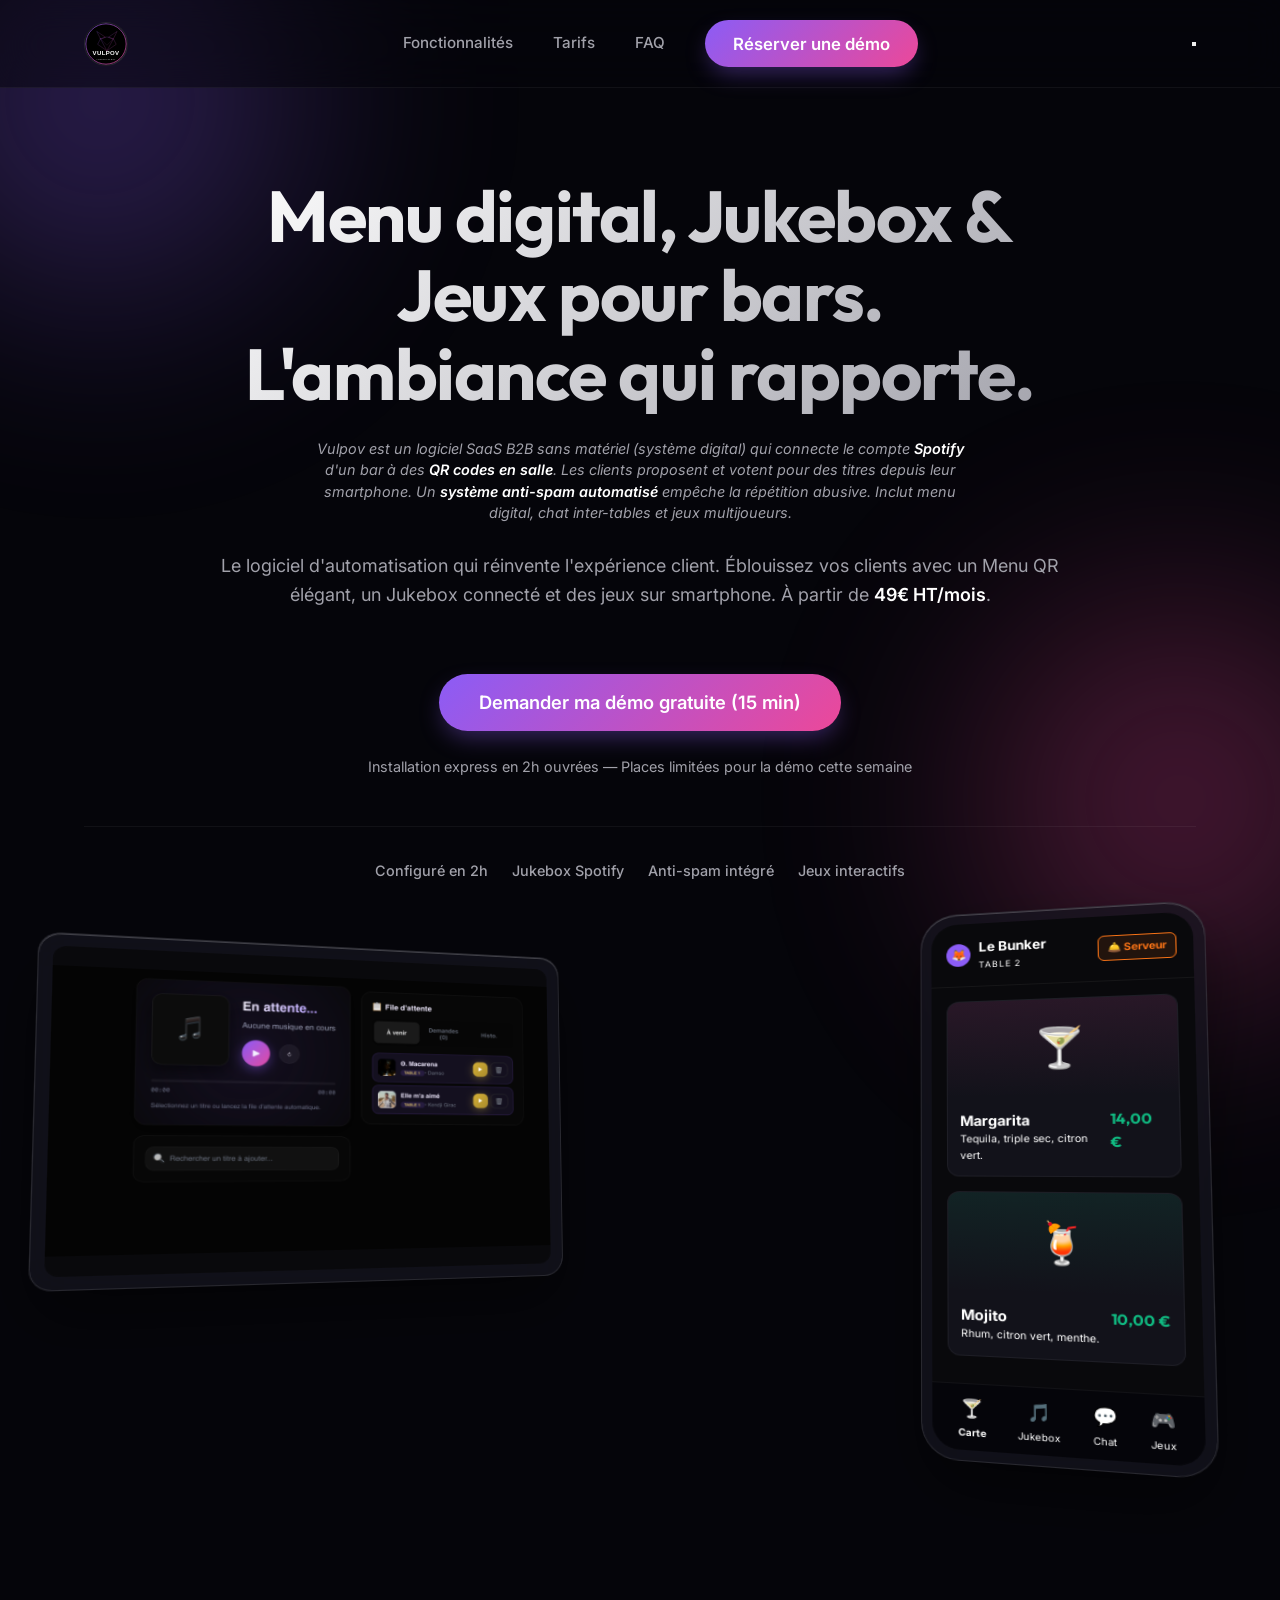
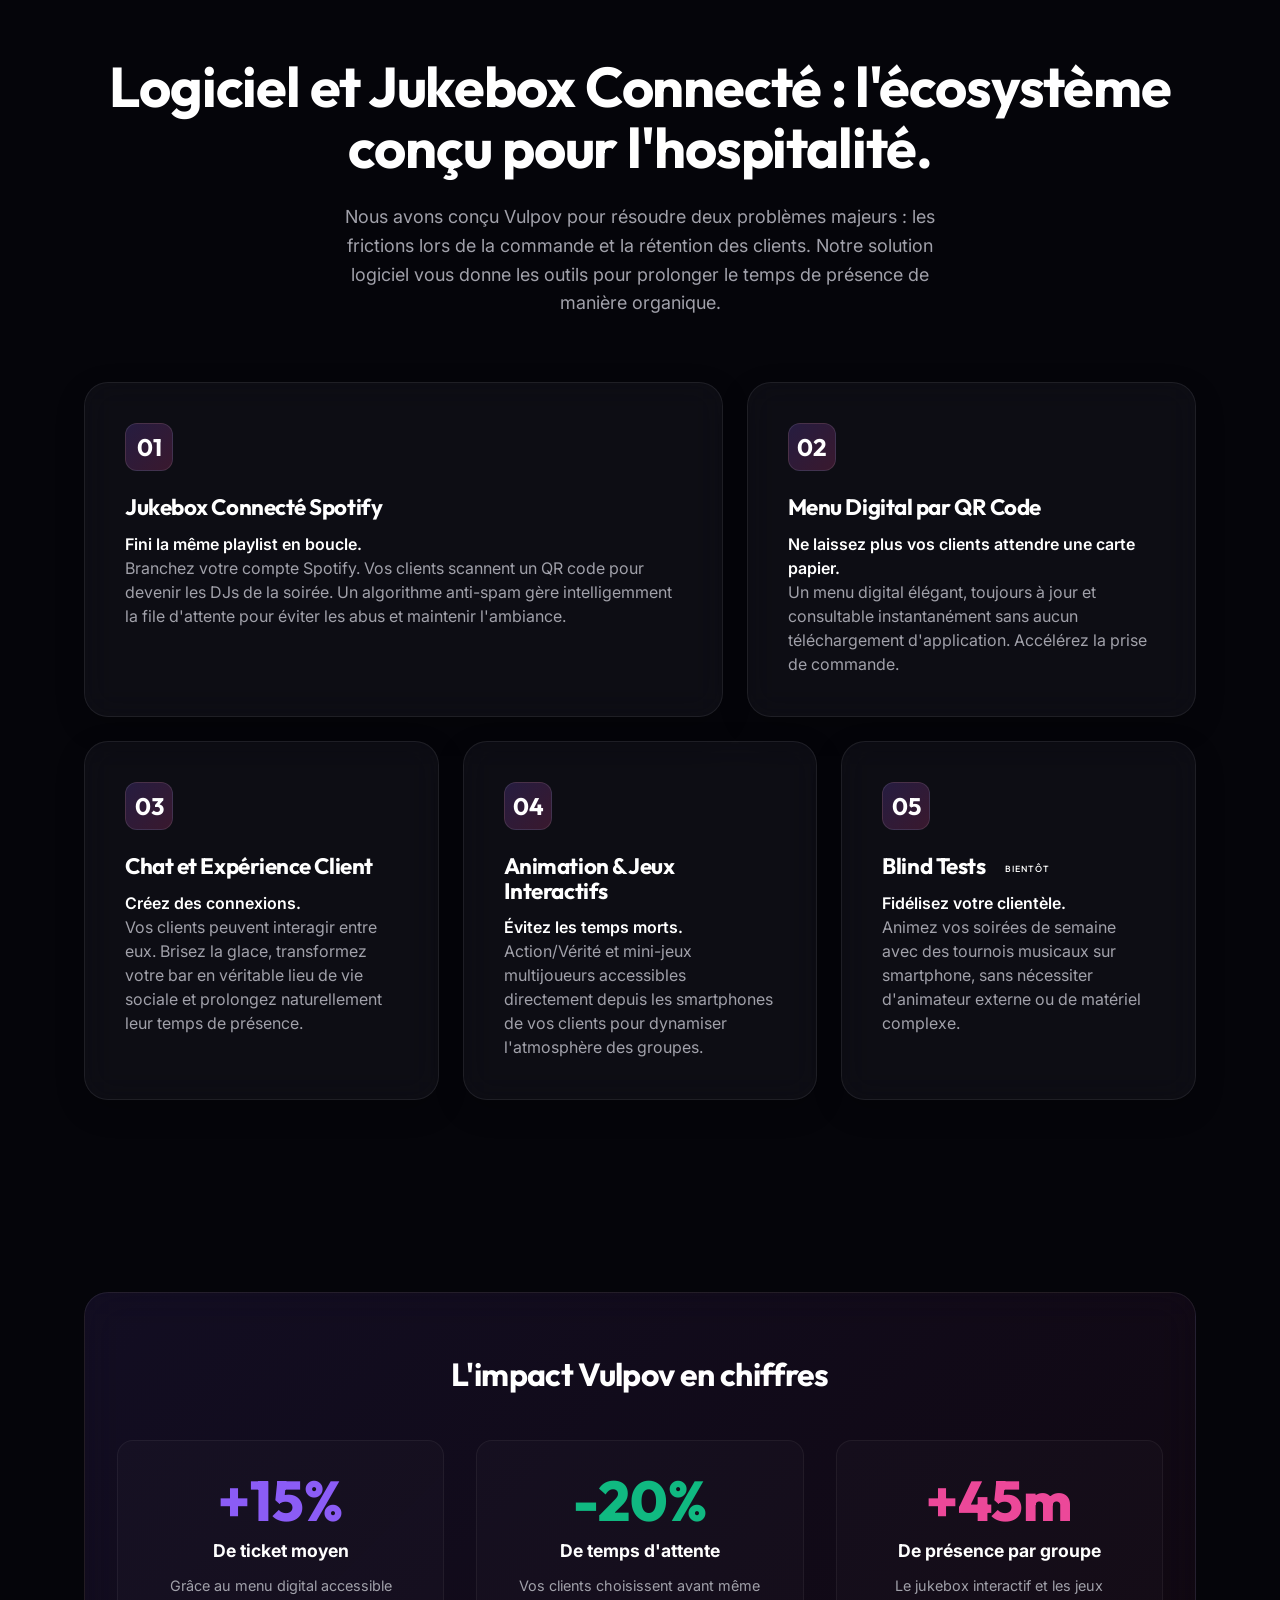
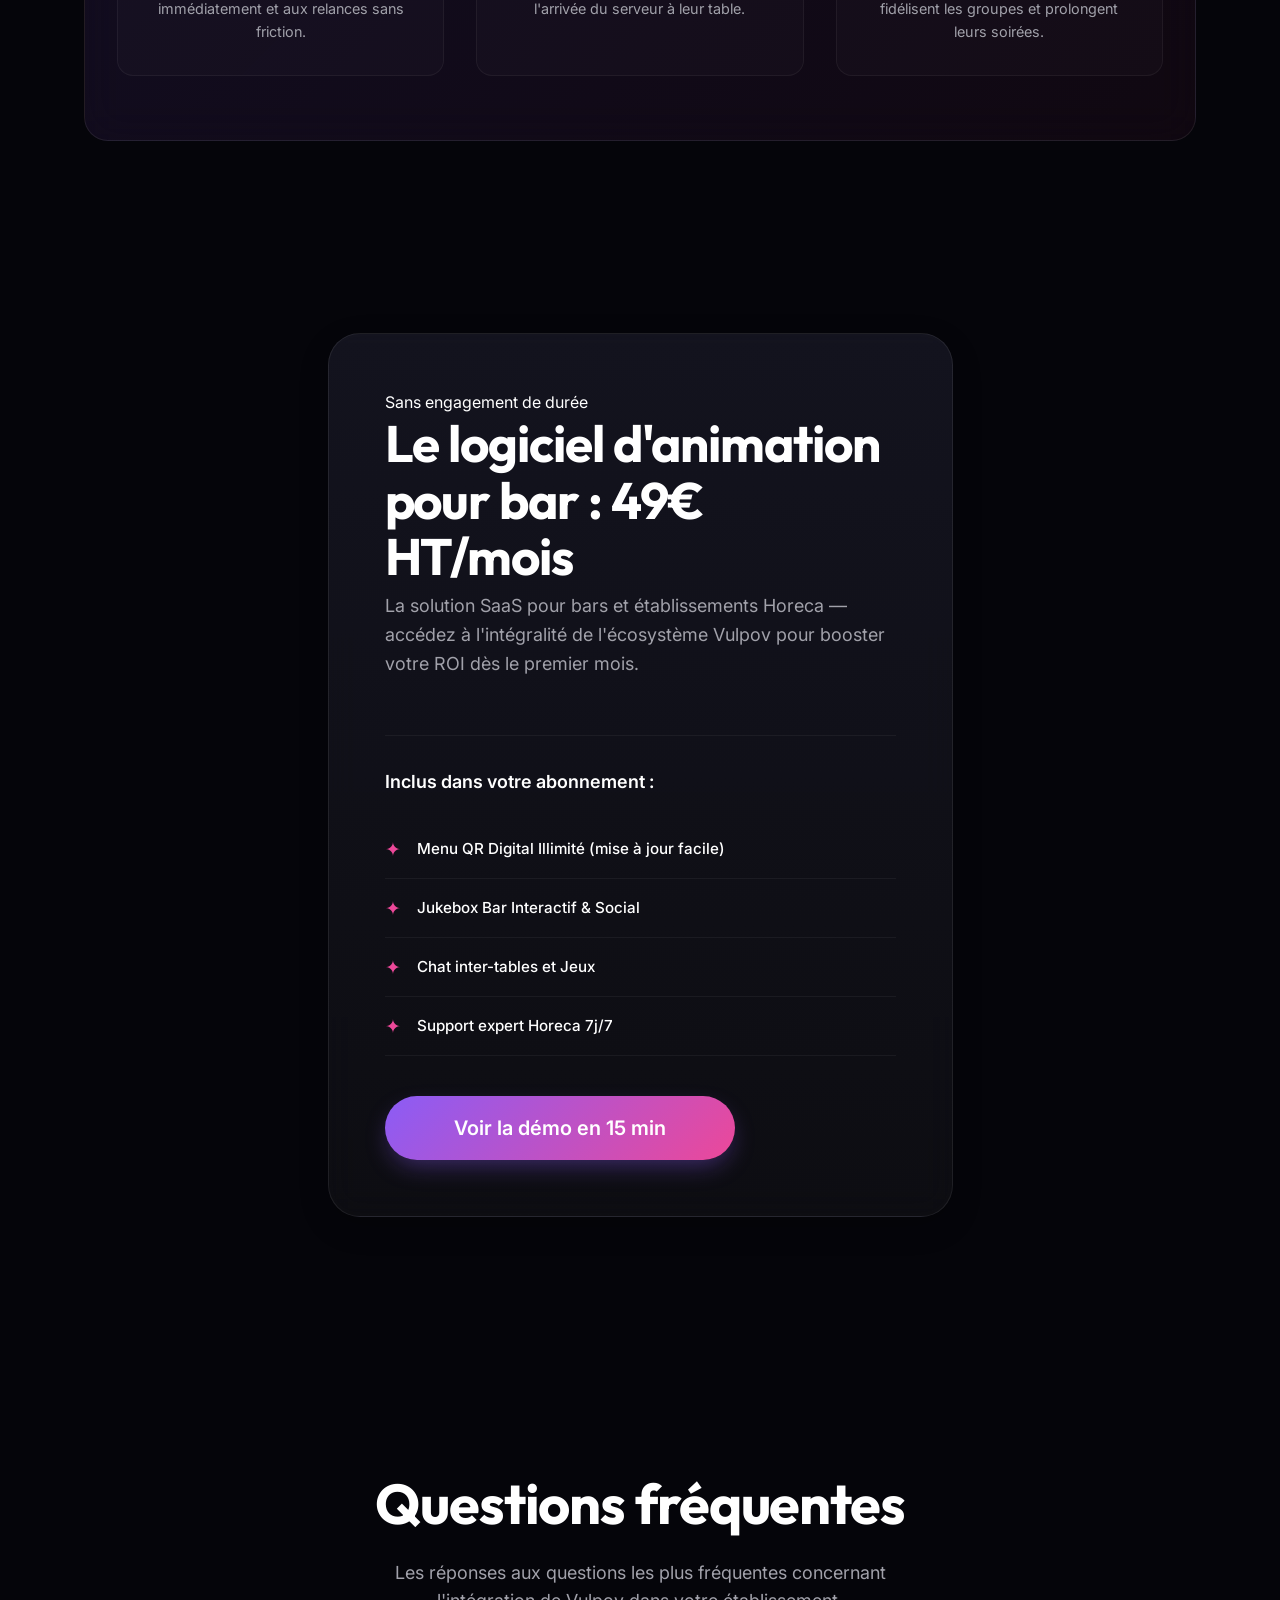
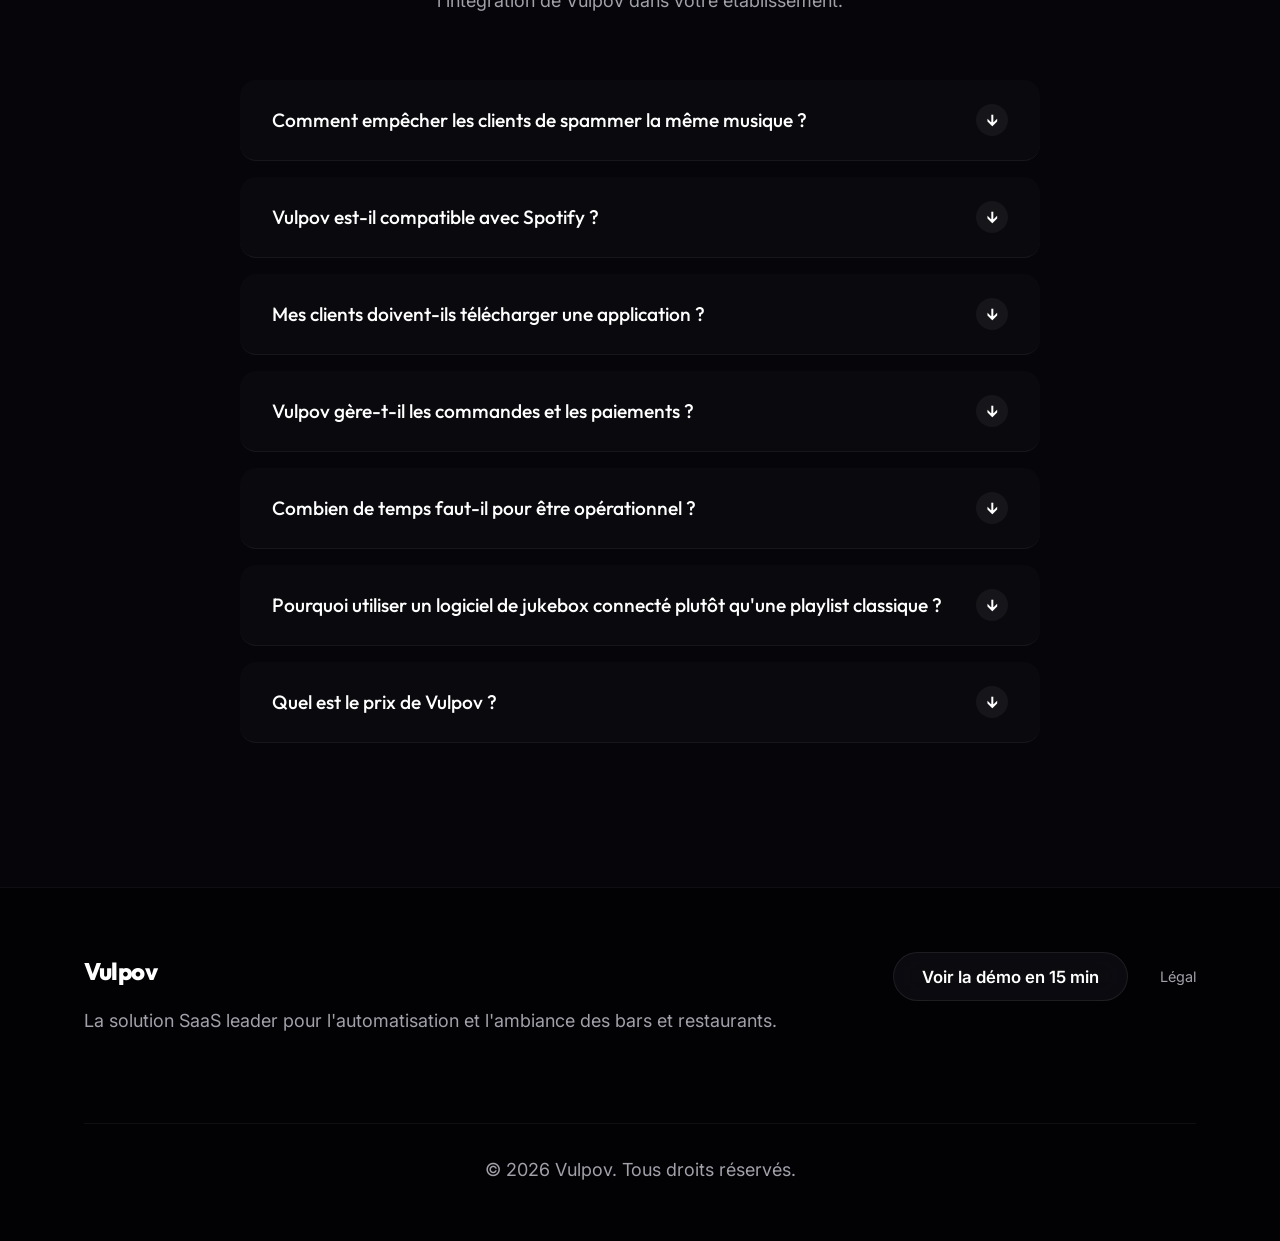
==== commit 53bd10f1: "Deploy redesign and SEO optimizations" ====
--- a/index.html
+++ b/index.html
@@ -4,9 +4,9 @@
     <meta charset="UTF-8">
     <meta name="viewport" content="width=device-width, initial-scale=1.0">
     <meta name="robots" content="index, follow">
-    <title>Vulpov — Jukebox Interactif & SaaS Animation Bar Spotify</title>
-    <meta name="description" content="Vulpov connecte votre Spotify à des QR codes pour que vos clients gèrent la musique. Anti-spam intégré. Menu digital. Jeux. 49€/mois.">
-    <meta name="keywords" content="jukebox interactif bar, SaaS pour bar, animation musicale bar, jukebox Spotify bar, menu QR bar, logiciel ambiance bar, anti-spam jukebox, jeux interactifs bar">
+    <title>Vulpov — Logiciel Jukebox Connecté & Automatisation pour Bar</title>
+    <meta name="description" content="Vulpov est le logiciel SaaS d'automatisation et d'animation musicale pour bar. Jukebox connecté Spotify, menu digital QR et jeux. Dès 49€/mois.">
+    <meta name="keywords" content="logiciel pour bar, automatisation bar, jukebox connecté, animation musicale bar, menu digital, SaaS bar, expérience client bar">
     <link rel="canonical" href="https://www.vulpov.fr/">
 
     <!-- Open Graph — LinkedIn, WhatsApp, Facebook -->
@@ -34,9 +34,9 @@
       "@type": "SoftwareApplication",
       "name": "Vulpov",
       "applicationCategory": "BusinessApplication",
-      "applicationSubCategory": "Entertainment, Bar Management",
+      
       "operatingSystem": "Web, iOS, Android",
-      "description": "Vulpov est un SaaS B2B sans matériel qui connecte le compte Spotify d'un bar à des QR codes installés en salle. Les clients scannent le QR code depuis leur smartphone pour proposer et voter pour des titres musicaux. Un système anti-spam automatisé empêche la répétition abusive de chansons. Vulpov inclut également un menu digital QR, un chat inter-tables et des jeux multijoueurs.",
+      "description": "Vulpov est un logiciel SaaS B2B sans matériel (système digital) qui connecte le compte Spotify d'un bar à des QR codes installés en salle. Les clients scannent le QR code depuis leur smartphone pour proposer et voter pour des titres musicaux. Un système anti-spam automatisé empêche la répétition abusive de chansons. Vulpov inclut également un menu digital QR, un chat inter-tables et des jeux multijoueurs.",
       "featureList": [
         "Jukebox interactif branché sur Spotify sans matériel supplémentaire",
         "Système anti-spam automatisé : empêche la répétition d'un même titre",
@@ -100,6 +100,14 @@
         },
         {
           "@type": "Question",
+          "name": "Pourquoi utiliser un logiciel de jukebox connecté plutôt qu'une playlist classique ?",
+          "acceptedAnswer": {
+            "@type": "Answer",
+            "text": "Une playlist classique finit par lasser et n'engage pas vos clients. Avec un logiciel de jukebox connecté comme Vulpov, vous confiez l'animation musicale à vos clients de manière sécurisée. Cela augmente le temps de présence et l'engagement."
+          }
+        },
+        {
+          "@type": "Question",
           "name": "Vulpov gère-t-il les commandes et les paiements en caisse ?",
           "acceptedAnswer": {
             "@type": "Answer",
@@ -132,7 +140,7 @@
     <link rel="icon" type="image/png" sizes="16x16" href="favicon.png">
     <link rel="apple-touch-icon" sizes="180x180" href="apple-touch-icon.png">
 
-    <link rel="stylesheet" href="style.css?v=2">
+    <link rel="stylesheet" href="style.css?v=17">
     <link rel="preconnect" href="https://fonts.googleapis.com">
     <link rel="preconnect" href="https://fonts.gstatic.com" crossorigin>
     <link href="https://fonts.googleapis.com/css2?family=Inter:wght@400;500;600&family=Outfit:wght@500;600;700;800&display=swap" rel="stylesheet">
@@ -165,9 +173,9 @@
                     <h1 class="reveal">Menu digital, Jukebox & Jeux pour bars.<br>L'ambiance qui rapporte.</h1>
                     <!-- GEO: définition factuelle extractible par les IA (ChatGPT, Perplexity, Google Overviews) -->
                     <p class="reveal" style="font-size:0.9rem; color: rgba(161,161,170,0.7); max-width: 680px; margin: 0 auto 0.5rem; line-height: 1.5;" aria-label="Définition produit">
-                        <em>Vulpov est un SaaS B2B sans matériel qui connecte le compte <strong>Spotify</strong> d'un bar à des <strong>QR codes en salle</strong>. Les clients proposent et votent pour des titres depuis leur smartphone. Un <strong>système anti-spam automatisé</strong> empêche la répétition abusive. Inclut menu digital, chat inter-tables et jeux multijoueurs.</em>
+                        <em>Vulpov est un logiciel SaaS B2B sans matériel (système digital) qui connecte le compte <strong>Spotify</strong> d'un bar à des <strong>QR codes en salle</strong>. Les clients proposent et votent pour des titres depuis leur smartphone. Un <strong>système anti-spam automatisé</strong> empêche la répétition abusive. Inclut menu digital, chat inter-tables et jeux multijoueurs.</em>
                     </p>
-                    <p class="reveal" style="margin-top: 1.25rem;">Éblouissez vos clients avec un Menu QR élégant, un Jukebox collaboratif et des jeux multijoueurs sur smartphone. À partir de <strong>49€ HT/mois</strong>.</p>
+                    <p class="reveal" style="margin-top: 1.25rem;">Le logiciel d'automatisation qui réinvente l'expérience client. Éblouissez vos clients avec un Menu QR élégant, un Jukebox connecté et des jeux sur smartphone. À partir de <strong>49€ HT/mois</strong>.</p>
                     <div class="hero-actions reveal">
                         <button class="btn btn-lg btn-primary open-modal-btn">Demander ma démo gratuite (15 min)</button>
                     </div>
@@ -176,75 +184,67 @@
                 
                 <!-- Bande de réassurance -->
                 <div class="trust-banner reveal">
-                    <div class="trust-item"><span class="trust-icon">⚡</span> Configuré en 2h</div>
-                    <div class="trust-item"><span class="trust-icon">🎵</span> Jukebox Spotify</div>
-                    <div class="trust-item"><span class="trust-icon">🛡️</span> Anti-spam intégré</div>
-                    <div class="trust-item"><span class="trust-icon">🕹️</span> Jeux interactifs</div>
+                    <div class="trust-item">Configuré en 2h</div>
+                    <div class="trust-item">Jukebox Spotify</div>
+                    <div class="trust-item">Anti-spam intégré</div>
+                    <div class="trust-item">Jeux interactifs</div>
                 </div>
 
                 <!-- Visuels Produit (CSS Mockups) -->
                 <div class="hero-product-visuals reveal">
-                    <!-- App Client (Smartphone) -->
-                    <div class="device-mockup phone">
-                        <div class="device-notch"></div>
-                        <div class="device-screen">
-                            <div class="app-header">Vulpov Bar - La Carte</div>
-                            <div class="app-body">
-                                <div class="menu-item">
-                                    <div class="item-title">Pinte de Blonde</div>
-                                    <div class="item-price">7.50 €</div>
+                        <!-- Dashboard Barman (Tablet/Desktop) - Image -->
+                        <div class="device-mockup tablet">
+                            <div class="device-screen">
+                                <img src="mockup-dashboard.png" alt="Dashboard Vulpov" style="width: 100%; height: 100%; object-fit: contain; background: #09090c;">
+                            </div>
+                        </div>
+                        
+                        <!-- App Client (Smartphone) - CSS -->
+                        <div class="device-mockup phone">
+                            <div class="device-screen" style="background: #09090C; display: flex; flex-direction: column;">
+                                <div style="padding: 15px; border-bottom: 1px solid rgba(255,255,255,0.05); display: flex; justify-content: space-between; align-items: center;">
+                                    <div style="display: flex; align-items: center; gap: 8px;">
+                                        <div style="width: 24px; height: 24px; border-radius: 50%; background: var(--primary); display: flex; align-items: center; justify-content: center; font-size: 12px;">🦊</div>
+                                        <div>
+                                            <div style="font-weight: bold; color: white; font-size: 0.85rem;">Le Bunker</div>
+                                            <div style="font-size: 0.55rem; color: var(--text-muted); letter-spacing: 1px;">TABLE 2</div>
+                                        </div>
+                                    </div>
+                                    <div style="background: rgba(249, 115, 22, 0.1); border: 1px solid var(--accent); color: var(--accent); padding: 4px 8px; border-radius: 6px; font-size: 0.65rem; font-weight: bold;">🛎️ Serveur</div>
                                 </div>
-                                <div class="menu-item highlight">
-                                    <div class="item-title">Planche Mixte</div>
-                                    <div class="item-price">18.00 €</div>
+                                <div style="flex: 1; padding: 15px; overflow: hidden; display: flex; flex-direction: column; gap: 15px;">
+                                    <!-- Card 1 -->
+                                    <div style="background: #12121A; border: 1px solid rgba(255,255,255,0.05); border-radius: 12px; overflow: hidden;">
+                                        <div style="height: 100px; background: linear-gradient(180deg, rgba(236,72,153,0.1), transparent); display: flex; justify-content: center; align-items: center; font-size: 2.5rem;">🍸</div>
+                                        <div style="padding: 12px; display: flex; justify-content: space-between; align-items: flex-start;">
+                                            <div>
+                                                <div style="font-weight: bold; color: white; font-size: 0.9rem;">Margarita</div>
+                                                <div style="font-size: 0.65rem; color: var(--text-muted);">Tequila, triple sec, citron vert.</div>
+                                            </div>
+                                            <div style="color: #10B981; font-weight: bold; font-family: var(--font-heading); font-size: 0.9rem;">14,00 €</div>
+                                        </div>
+                                    </div>
+                                    <!-- Card 2 -->
+                                    <div style="background: #12121A; border: 1px solid rgba(255,255,255,0.05); border-radius: 12px; overflow: hidden;">
+                                        <div style="height: 100px; background: linear-gradient(180deg, rgba(16,185,129,0.1), transparent); display: flex; justify-content: center; align-items: center; font-size: 2.5rem;">🍹</div>
+                                        <div style="padding: 12px; display: flex; justify-content: space-between; align-items: flex-start;">
+                                            <div>
+                                                <div style="font-weight: bold; color: white; font-size: 0.9rem;">Mojito</div>
+                                                <div style="font-size: 0.65rem; color: var(--text-muted);">Rhum, citron vert, menthe.</div>
+                                            </div>
+                                            <div style="color: #10B981; font-weight: bold; font-family: var(--font-heading); font-size: 0.9rem;">10,00 €</div>
+                                        </div>
+                                    </div>
                                 </div>
-                                <div class="menu-item">
-                                    <div class="item-title">Mojito Framboise</div>
-                                    <div class="item-price">9.50 €</div>
-                                </div>
-                                <div style="margin-top: 1rem; background:var(--primary); border-radius:12px; padding:10px 12px; display:flex; justify-content:space-between; align-items:center; color:white; font-size:0.8rem; box-shadow:0 4px 10px rgba(139,92,246,0.3);">
-                                    <span>🎵 Get Lucky (En cours)</span>
-                                    <span style="font-size:1rem; line-height:1;">▶</span>
+                                <div style="padding: 10px; border-top: 1px solid rgba(255,255,255,0.05); display: flex; justify-content: space-around; background: #05050A;">
+                                    <div style="text-align:center; color:white;"><div style="font-size:1.1rem;">🍸</div><div style="font-size:0.6rem; margin-top:2px; font-weight:bold;">Carte</div></div>
+                                    <div style="text-align:center; color:var(--text-muted);"><div style="font-size:1.1rem;">🎵</div><div style="font-size:0.6rem; margin-top:2px;">Jukebox</div></div>
+                                    <div style="text-align:center; color:var(--text-muted);"><div style="font-size:1.1rem;">💬</div><div style="font-size:0.6rem; margin-top:2px;">Chat</div></div>
+                                    <div style="text-align:center; color:var(--text-muted);"><div style="font-size:1.1rem;">🎮</div><div style="font-size:0.6rem; margin-top:2px;">Jeux</div></div>
                                 </div>
                             </div>
-                            <div class="app-footer" style="background:#1A1A1A; border-radius:0 0 20px 20px; display:flex; justify-content:space-around; align-items:center; padding:0.75rem 0; border-top:1px solid #333;">
-                                <div style="text-align:center; color:var(--primary);">
-                                    <div style="font-size:1.1rem;">📖</div>
-                                    <div style="font-size:0.6rem; margin-top:2px; font-weight:bold;">Carte</div>
-                                </div>
-                                <div style="text-align:center; color:var(--text-secondary);">
-                                    <div style="font-size:1.1rem;">💬</div>
-                                    <div style="font-size:0.6rem; margin-top:2px; font-weight:normal;">Chat</div>
-                                </div>
-                                <div style="text-align:center; color:var(--text-secondary);">
-                                    <div style="font-size:1.1rem;">🕹️</div>
-                                    <div style="font-size:0.6rem; margin-top:2px; font-weight:normal;">Jeux</div>
-                                </div>
-                            </div>
-                        </div>
-                    </div>
-                    <!-- Dashboard Barman (Tablet/Desktop) -->
-                    <div class="device-mockup tablet">
-                        <div class="device-screen">
-                            <div class="dash-header">
-                                <span>📻 Vulpov DJ - File d'attente</span>
-                                <span class="dash-time">24 Titres restants</span>
-                            </div>
-                            <div class="dash-body">
-                                <div style="display:flex; align-items:center; gap:15px; margin-bottom:1.5rem; background:rgba(139,92,246,0.1); padding:10px; border-radius:12px; border:1px solid var(--primary);">
-                                    <div style="font-size:2rem;">🎵</div>
-                                    <div style="flex:1;">
-                                        <div style="font-weight:bold; color:white;">Get Lucky</div>
-                                        <div style="font-size:0.8rem; color:var(--text-secondary);">Daft Punk • Demandé par Table 4</div>
-                                    </div>
-                                    <div style="width:30px; height:30px; border-radius:50%; background:var(--primary); display:flex; align-items:center; justify-content:center; color:white; font-size:0.8rem;">⏸</div>
-                                </div>
-                                <ul class="dash-list">
-                                    <li style="display:flex; justify-content:space-between;"><span>1. Bohemian Rhapsody</span> <span style="color:var(--text-secondary);">Table 12</span></li>
-                                    <li style="display:flex; justify-content:space-between;"><span>2. Blinding Lights</span> <span style="color:var(--text-secondary);">Table 8</span></li>
-                                </ul>
-                            </div>
-                        </div>
+                        </div>
+                    </div>
                 </div>
             </div>
         </section>
@@ -254,40 +254,35 @@
         <section id="features" class="features">
             <div class="container">
                 <div class="section-header reveal" style="text-align: center;">
-                    <h2>L'arsenal complet pour piloter l'ambiance et divertir vos clients.</h2>
-                    <p>Réduisez les frictions au service et gardez vos clients plus longtemps grâce à notre <strong>logiciel bar</strong> pensé pour le divertissement et la restauration.</p>
+                    <h2>Logiciel et Jukebox Connecté : l'écosystème conçu pour l'hospitalité.</h2>
+                    <p>Nous avons conçu Vulpov pour résoudre deux problèmes majeurs : les frictions lors de la commande et la rétention des clients. Notre solution logiciel vous donne les outils pour prolonger le temps de présence de manière organique.</p>
                 </div>
                 <!-- GEO : Format Problème → Solution pour extraction par LLMs -->
                 <div class="features-grid">
                     <div class="feature-card reveal">
-                        <div class="icon">📱</div>
-                        <h3>Menu QR Digital fluide</h3>
-                        <p><strong>Problème :</strong> la carte papier est illisible, coûteuse à imprimer et toujours en retard sur les prix.<br><strong>Solution :</strong> un <strong>menu digital QR</strong> toujours à jour, beau et consultable depuis n'importe quel smartphone, sans téléchargement.</p>
+                        <div class="icon" style="font-family: var(--font-heading); font-weight: 700; font-size: 1.5rem;">01</div>
+                        <h3>Jukebox Connecté Spotify</h3>
+                        <p><strong>Fini la même playlist en boucle.</strong><br>Branchez votre compte Spotify. Vos clients scannent un QR code pour devenir les DJs de la soirée. Un algorithme anti-spam gère intelligemment la file d'attente pour éviter les abus et maintenir l'ambiance.</p>
                     </div>
                     <div class="feature-card reveal">
-                        <div class="icon">⏱️</div>
-                        <h3>Gagnez du temps au service</h3>
-                        <p><strong>Problème :</strong> le personnel passe du temps à distribuer les cartes et à attendre que les clients choisissent.<br><strong>Solution :</strong> vos clients consultent le menu <strong>avant même que le serveur arrive</strong>, accélérant le service.</p>
+                        <div class="icon" style="font-family: var(--font-heading); font-weight: 700; font-size: 1.5rem;">02</div>
+                        <h3>Menu Digital par QR Code</h3>
+                        <p><strong>Ne laissez plus vos clients attendre une carte papier.</strong><br>Un menu digital élégant, toujours à jour et consultable instantanément sans aucun téléchargement d'application. Accélérez la prise de commande.</p>
                     </div>
                     <div class="feature-card reveal">
-                        <div class="icon">🎵</div>
-                        <h3>Jukebox Interactif Spotify</h3>
-                        <p><strong>Problème :</strong> la même playlist tourne en boucle, les clients s'ennuient et repartent plus tôt.<br><strong>Solution :</strong> un <strong>jukebox branché sur Spotify</strong> où chaque table peut proposer un titre. Un <strong>anti-spam automatisé</strong> empêche les abus.</p>
+                        <div class="icon" style="font-family: var(--font-heading); font-weight: 700; font-size: 1.5rem;">03</div>
+                        <h3>Chat et Expérience Client</h3>
+                        <p><strong>Créez des connexions.</strong><br>Vos clients peuvent interagir entre eux. Brisez la glace, transformez votre bar en véritable lieu de vie sociale et prolongez naturellement leur temps de présence.</p>
                     </div>
                     <div class="feature-card reveal">
-                        <div class="icon">🤝</div>
-                        <h3>Social & Rencontres</h3>
-                        <p><strong>Problème :</strong> les groupes s'ignorent, l'atmosphère est froide et les clients restent moins longtemps.<br><strong>Solution :</strong> un <strong>chat inter-tables</strong> qui brise la glace et transforme le bar en véritable lieu de vie sociale.</p>
+                        <div class="icon" style="font-family: var(--font-heading); font-weight: 700; font-size: 1.5rem;">04</div>
+                        <h3>Animation & Jeux Interactifs</h3>
+                        <p><strong>Évitez les temps morts.</strong><br>Action/Vérité et mini-jeux multijoueurs accessibles directement depuis les smartphones de vos clients pour dynamiser l'atmosphère des groupes.</p>
                     </div>
                     <div class="feature-card reveal">
-                        <div class="icon">🕹️</div>
-                        <h3>Jeux & Challenges</h3>
-                        <p><strong>Problème :</strong> après un moment, les groupes s'ennuient et cherchent une autre activité.<br><strong>Solution :</strong> des <strong>jeux multijoueurs sur smartphone</strong> (Action/Vérité, mini-jeux) accessibles via QR code pour dynamiser l'ambiance.</p>
-                    </div>
-                    <div class="feature-card reveal" style="position: relative; overflow: hidden;">
-                        <div class="icon">🏆</div>
-                        <h3>Blind Tests <span style="font-size: 0.5em; text-transform: uppercase; letter-spacing: 1px; background: var(--secondary); color: white; padding: 3px 8px; border-radius: 99px; vertical-align: middle; margin-left: 5px;">Bientôt</span></h3>
-                        <p><strong>Problème :</strong> les soirées à thème demandent du matériel et de l'organisation complexe.<br><strong>Solution :</strong> organisez des <strong>blind tests et tournois musicaux</strong> directement sur les smartphones de vos clients, sans aucune installation.</p>
+                        <div class="icon" style="font-family: var(--font-heading); font-weight: 700; font-size: 1.5rem;">05</div>
+                        <h3>Blind Tests <span style="font-size: 0.4em; text-transform: uppercase; letter-spacing: 1px; border: 1px solid var(--text-muted); color: var(--text-muted); padding: 3px 8px; border-radius: 4px; vertical-align: middle; margin-left: 8px; font-weight: 500;">Bientôt</span></h3>
+                        <p><strong>Fidélisez votre clientèle.</strong><br>Animez vos soirées de semaine avec des tournois musicaux sur smartphone, sans nécessiter d'animateur externe ou de matériel complexe.</p>
                     </div>
                 </div>
             </div>
@@ -296,13 +291,40 @@
 
 
 
+
+        
+        <!-- ROI Banner Section -->
+        <section class="roi-banner-section reveal" style="padding: 4rem 0;">
+            <div class="container">
+                <div style="background: linear-gradient(135deg, rgba(139, 92, 246, 0.1), rgba(236, 72, 153, 0.05)); border: 1px solid rgba(255,255,255,0.08); border-radius: 24px; padding: 4rem 2rem; text-align: center; backdrop-filter: blur(20px);">
+                    <h2 style="font-size: 2rem; margin-bottom: 3rem;">L'impact Vulpov en chiffres</h2>
+                    <div style="display: grid; grid-template-columns: repeat(auto-fit, minmax(250px, 1fr)); gap: 2rem;">
+                        <div class="roi-card">
+                            <div style="font-size: 3.5rem; font-family: var(--font-heading); font-weight: 800; color: var(--primary); line-height: 1;">+15%</div>
+                            <div style="font-size: 1.1rem; font-weight: bold; color: white; margin: 0.5rem 0;">De ticket moyen</div>
+                            <div style="font-size: 0.9rem; color: var(--text-secondary);">Grâce au menu digital accessible immédiatement et aux relances sans friction.</div>
+                        </div>
+                        <div class="roi-card">
+                            <div style="font-size: 3.5rem; font-family: var(--font-heading); font-weight: 800; color: #10B981; line-height: 1;">-20%</div>
+                            <div style="font-size: 1.1rem; font-weight: bold; color: white; margin: 0.5rem 0;">De temps d'attente</div>
+                            <div style="font-size: 0.9rem; color: var(--text-secondary);">Vos clients choisissent avant même l'arrivée du serveur à leur table.</div>
+                        </div>
+                        <div class="roi-card">
+                            <div style="font-size: 3.5rem; font-family: var(--font-heading); font-weight: 800; color: var(--secondary); line-height: 1;">+45m</div>
+                            <div style="font-size: 1.1rem; font-weight: bold; color: white; margin: 0.5rem 0;">De présence par groupe</div>
+                            <div style="font-size: 0.9rem; color: var(--text-secondary);">Le jukebox interactif et les jeux fidélisent les groupes et prolongent leurs soirées.</div>
+                        </div>
+                    </div>
+                </div>
+            </div>
+        </section>
 
         <section id="pricing" class="pricing">
             <div class="container">
                 <div class="pricing-card reveal">
                     <div class="pricing-header">
                         <div class="badge">Sans engagement de durée</div>
-                        <h2>La solution premium pour bar : 49€ HT/mois</h2>
+                        <h2>Le logiciel d'animation pour bar : 49€ HT/mois</h2>
                         <p class="pricing-desc">La solution SaaS pour bars et établissements Horeca — accédez à l'intégralité de l'écosystème Vulpov pour booster votre ROI dès le premier mois.</p>
                     </div>
                     <div class="pricing-body">
@@ -324,41 +346,49 @@
             <div class="container">
                 <div class="section-header reveal" style="text-align: center;">
                     <h2>Questions fréquentes</h2>
-                    <p style="margin: 0 auto; max-width: 500px;">Tout ce que vous devez savoir sur Vulpov avant de réserver votre démo.</p>
+                    <p style="margin: 0 auto; max-width: 500px;">Les réponses aux questions les plus fréquentes concernant l'intégration de Vulpov dans votre établissement.</p>
                 </div>
                 <div class="faq-list">
                     <div class="faq-accordion reveal">
-                        <button class="faq-question">Comment empêcher les clients de spammer la même musique ? <span class="faq-icon">+</span></button>
+                        <button class="faq-question">Comment empêcher les clients de spammer la même musique ? <span class="faq-icon">↓</span></button>
                         <div class="faq-answer">
                             <p>Vulpov intègre un <strong>système anti-spam automatisé</strong> qui interdit la remise en file d'attente d'un titre déjà joué ou déjà proposé. Le gérant peut également définir un délai minimum entre deux demandes par table.</p>
                         </div>
                     </div>
                     <div class="faq-accordion reveal">
-                        <button class="faq-question">Vulpov est-il compatible avec Spotify ? <span class="faq-icon">+</span></button>
+                        <button class="faq-question">Vulpov est-il compatible avec Spotify ? <span class="faq-icon">↓</span></button>
                         <div class="faq-answer">
                             <p>Oui. Vulpov se connecte directement au <strong>compte Spotify Premium</strong> de l'établissement. Les clients proposent des titres depuis le catalogue Spotify complet, et le gérant reste maître de la lecture depuis son tableau de bord.</p>
                         </div>
                     </div>
                     <div class="faq-accordion reveal">
-                        <button class="faq-question">Mes clients doivent-ils télécharger une application ? <span class="faq-icon">+</span></button>
+                        <button class="faq-question">Mes clients doivent-ils télécharger une application ? <span class="faq-icon">↓</span></button>
                         <div class="faq-answer">
                             <p>Non. <strong>Aucun téléchargement requis</strong>. Les clients scannent le QR code présent à leur table et accèdent instantanément au jukebox, au menu digital et aux jeux via leur navigateur mobile.</p>
                         </div>
                     </div>
                     <div class="faq-accordion reveal">
-                        <button class="faq-question">Vulpov gère-t-il les commandes et les paiements ? <span class="faq-icon">+</span></button>
+                        <button class="faq-question">Vulpov gère-t-il les commandes et les paiements ? <span class="faq-icon">↓</span></button>
                         <div class="faq-answer">
                             <p>Non. Vulpov est dédié à l'<strong>ambiance et au divertissement</strong> : jukebox interactif, menu digital à consulter, chat inter-tables et jeux. La prise de commande et les paiements restent gérés par votre équipe pour préserver le contact humain.</p>
                         </div>
                     </div>
                     <div class="faq-accordion reveal">
-                        <button class="faq-question">Combien de temps faut-il pour être opérationnel ? <span class="faq-icon">+</span></button>
+                        <button class="faq-question">Combien de temps faut-il pour être opérationnel ? <span class="faq-icon">↓</span></button>
                         <div class="faq-answer">
                             <p>Vulpov est opérationnel en <strong>moins de 2h ouvrées</strong>. Il suffit de connecter le compte Spotify, d'importer votre carte et d'imprimer les QR codes. Aucun matériel spécifique n'est nécessaire.</p>
                         </div>
                     </div>
-                    <div class="faq-accordion reveal">
-                        <button class="faq-question">Quel est le prix de Vulpov ? <span class="faq-icon">+</span></button>
+                    
+                    <div class="faq-accordion reveal">
+                        <button class="faq-question">Pourquoi utiliser un logiciel de jukebox connecté plutôt qu'une playlist classique ? <span class="faq-icon">↓</span></button>
+                        <div class="faq-answer">
+                            <p>Une playlist classique finit par lasser et n'engage pas vos clients. Avec un <strong>logiciel de jukebox connecté comme Vulpov</strong>, vous confiez l'<strong>animation musicale</strong> à vos clients de manière sécurisée (anti-spam). Cela augmente drastiquement le temps de présence moyen et l'engagement global dans votre bar.</p>
+                        </div>
+                    </div>
+
+                    <div class="faq-accordion reveal">
+                        <button class="faq-question">Quel est le prix de Vulpov ? <span class="faq-icon">↓</span></button>
                         <div class="faq-answer">
                             <p>Vulpov est proposé à <strong>49€ HT par mois</strong>, sans engagement de durée. L'abonnement inclut le jukebox interactif Spotify, le menu QR digital, le chat inter-tables, les jeux et le support Horeca 7j/7.</p>
                         </div>
@@ -422,6 +452,6 @@
         </div>
     </div>
 
-    <script src="script.js?v=2"></script>
+    <script src="script.js?v=8"></script>
 </body>
 </html>
--- a/style.css
+++ b/style.css
@@ -1,33 +1,57 @@
 :root {
-    --primary: #8B5CF6;
-    --secondary: #EC4899;
-    --bg-dark: #0A0A0B;
-    --bg-surface: #161617;
+    --primary: #8B5CF6; /* Violet */
+    --secondary: #EC4899; /* Pink */
+    --accent: #F97316; /* Orange */
+    --bg-dark: #05050A; /* Very deep blue/black */
     --text-primary: #FFFFFF;
     --text-secondary: #A1A1AA;
-    --border-color: rgba(255, 255, 255, 0.1);
-    --glass-bg: rgba(255, 255, 255, 0.05);
-    --gradient: linear-gradient(135deg, var(--primary) 0%, var(--secondary) 100%);
+    --glass-bg: rgba(25, 25, 35, 0.4);
+    --glass-border: rgba(255, 255, 255, 0.08);
+    --glass-blur: blur(16px);
     --font-heading: 'Outfit', sans-serif;
     --font-body: 'Inter', sans-serif;
 }
 
-* {
-    margin: 0;
-    padding: 0;
-    box-sizing: border-box;
-}
-
-html {
-    scroll-behavior: smooth;
-}
-
+* { margin: 0; padding: 0; box-sizing: border-box; }
+html { scroll-behavior: smooth; }
+
+/* Animated Mesh Background */
 body {
     background-color: var(--bg-dark);
     color: var(--text-primary);
     font-family: var(--font-body);
     line-height: 1.6;
     overflow-x: hidden;
+    -webkit-font-smoothing: antialiased;
+    position: relative;
+}
+
+/* Moving Aura Effect */
+body::before, body::after {
+    content: '';
+    position: fixed;
+    width: 600px;
+    height: 600px;
+    border-radius: 50%;
+    z-index: -1;
+    filter: blur(100px);
+    opacity: 0.4;
+    animation: float 20s infinite ease-in-out alternate;
+}
+body::before {
+    background: radial-gradient(circle, var(--primary) 0%, transparent 70%);
+    top: -200px; left: -200px;
+}
+body::after {
+    background: radial-gradient(circle, var(--secondary) 0%, transparent 70%);
+    bottom: -200px; right: -200px;
+    animation-delay: -10s;
+}
+
+@keyframes float {
+    0% { transform: translate(0, 0) scale(1); }
+    50% { transform: translate(100px, 50px) scale(1.2); }
+    100% { transform: translate(-50px, 100px) scale(0.9); }
 }
 
 .container {
@@ -35,1013 +59,369 @@
     max-width: 1200px;
     margin: 0 auto;
     padding: 0 20px;
+    position: relative;
+    z-index: 1;
 }
 
 /* Typography */
-h1, h2, h3, h4 {
-    font-family: var(--font-heading);
-    font-weight: 700;
-}
-
-h1 {
-    font-size: clamp(2.5rem, 5vw, 4.5rem);
-    line-height: 1.1;
-    margin-bottom: 2rem;
-    letter-spacing: -0.02em;
-}
-
-h2 {
-    font-size: clamp(2rem, 4vw, 3rem);
-    margin-bottom: 1.5rem;
-}
-
-p {
-    color: var(--text-secondary);
-    font-size: 1.125rem;
-    max-width: 60ch;
-}
+h1, h2, h3, h4 { font-family: var(--font-heading); font-weight: 700; line-height: 1.1; letter-spacing: -0.02em; }
+h1 { 
+    font-size: clamp(3rem, 6vw, 4.5rem); 
+    margin-bottom: 1.5rem; 
+    color: #fff;
+    background: linear-gradient(135deg, #FFF 0%, #A1A1AA 100%);
+    -webkit-background-clip: text;
+    -webkit-text-fill-color: transparent;
+    text-align: center;
+}
+h2 { font-size: clamp(2.5rem, 5vw, 3.5rem); margin-bottom: 1.5rem; text-align: center; }
+h3 { font-size: 1.5rem; margin-bottom: 0.5rem; color: #fff; }
+p { color: var(--text-secondary); font-size: 1.125rem; margin-bottom: 1.5rem; }
+
+strong { color: #fff; font-weight: 600; }
+em { color: var(--text-secondary); font-style: italic; }
 
 /* Buttons */
 .btn {
-    display: inline-flex;
-    align-items: center;
-    justify-content: center;
-    padding: 0.75rem 1.5rem;
-    border-radius: 9999px;
-    font-weight: 600;
-    text-decoration: none;
+    display: inline-flex; align-items: center; justify-content: center;
+    padding: 0.85rem 1.75rem; border-radius: 99px;
+    font-weight: 600; text-decoration: none;
     transition: all 0.3s cubic-bezier(0.4, 0, 0.2, 1);
-    cursor: pointer;
-    border: 1px solid transparent;
-    font-family: var(--font-body);
-    font-size: 1rem;
-}
-
+    cursor: pointer; font-family: var(--font-body); font-size: 1.05rem;
+    border: none; position: relative; overflow: hidden;
+}
 .btn-primary {
-    background: var(--gradient);
+    background: linear-gradient(135deg, var(--primary), var(--secondary));
     color: white;
-    box-shadow: 0 10px 20px -10px rgba(139, 92, 246, 0.5);
-}
-
-.btn-primary:hover {
-    transform: translateY(-2px);
-    box-shadow: 0 15px 30px -10px rgba(139, 92, 246, 0.6);
-}
+    box-shadow: 0 10px 25px -5px rgba(139, 92, 246, 0.4);
+}
+.btn-primary::after {
+    content: ''; position: absolute; top: 0; left: 0; right: 0; bottom: 0;
+    background: linear-gradient(135deg, rgba(255,255,255,0.2), transparent);
+    opacity: 0; transition: opacity 0.3s;
+}
+.btn-primary:hover { transform: translateY(-3px); box-shadow: 0 15px 35px -5px rgba(236, 72, 153, 0.5); }
+.btn-primary:hover::after { opacity: 1; }
 
 .btn-secondary {
     background: var(--glass-bg);
+    backdrop-filter: var(--glass-blur);
+    border: 1px solid var(--glass-border);
     color: white;
-    border-color: var(--border-color);
-    backdrop-filter: blur(10px);
-}
-
-.btn-secondary:hover {
-    background: rgba(255, 255, 255, 0.1);
-    border-color: rgba(255, 255, 255, 0.2);
-}
-
-.btn-lg {
-    padding: 1rem 2rem;
-    font-size: 1.125rem;
-}
-
-.btn-xl {
-    padding: 1.25rem 2.5rem;
-    font-size: 1.25rem;
-    width: 100%;
-}
+}
+.btn-secondary:hover { background: rgba(255,255,255,0.1); border-color: rgba(255,255,255,0.2); }
+.btn-lg { padding: 1.1rem 2.5rem; font-size: 1.15rem; }
+.btn-xl { padding: 1.25rem 3rem; font-size: 1.25rem; width: 100%; max-width: 350px; }
 
 /* Navbar */
 .navbar {
-    position: fixed;
-    top: 0;
-    left: 0;
-    right: 0;
-    z-index: 1000;
-    padding: 1.5rem 0;
-    transition: all 0.3s ease;
-}
-
-.navbar.scrolled {
-    background: rgba(10, 10, 11, 0.8);
-    backdrop-filter: blur(15px);
-    padding: 1rem 0;
-    border-bottom: 1px solid var(--border-color);
-}
-
-.navbar .container {
-    display: flex;
-    justify-content: space-between;
-    align-items: center;
-}
-
+    position: fixed; top: 0; left: 0; right: 0; z-index: 1000;
+    padding: 1.25rem 0;
+    background: rgba(5, 5, 10, 0.5);
+    backdrop-filter: blur(20px);
+    border-bottom: 1px solid rgba(255,255,255,0.05);
+    transition: all 0.3s;
+}
+.navbar .container { display: flex; justify-content: space-between; align-items: center; }
 .logo {
-    display: flex;
-    align-items: center;
-    gap: 0.75rem;
-    text-decoration: none;
-    font-family: var(--font-heading);
-    font-weight: 800;
-    font-size: 1.5rem;
-    color: white;
-}
-
-.logo-image.circular {
-    width: 54px;
-    height: 54px;
-    border-radius: 50%;
-    overflow: hidden;
-    background: #000;
-    border: 1px solid var(--border-color);
-    display: flex;
-    align-items: center;
-    justify-content: center;
-}
-
-.logo-image.circular img {
-    width: 100%;
-    height: 100%;
-    object-fit: cover;
-    display: block;
-}
-
-.nav-links {
-    display: flex;
-    align-items: center;
-    gap: 2.5rem;
-}
-
+    display: flex; align-items: center; gap: 0.75rem;
+    font-family: var(--font-heading); font-weight: 800; font-size: 1.5rem;
+    color: white; text-decoration: none; letter-spacing: -0.02em;
+}
+.logo-image {
+    width: 44px; height: 44px; border-radius: 50%; overflow: hidden;
+    display: flex; align-items: center; justify-content: center;
+    background: linear-gradient(135deg, var(--bg-dark), #1A1A24);
+    border: 1px solid var(--glass-border);
+}
+.logo-image img { width: 100%; height: 100%; object-fit: contain; }
+.nav-links { display: flex; align-items: center; gap: 2.5rem; }
 .nav-links a:not(.btn) {
-    color: var(--text-secondary);
-    text-decoration: none;
-    font-weight: 500;
-    transition: color 0.3s ease;
-}
-
-.nav-links a:not(.btn):hover {
-    color: white;
-}
-
-/* Modal Form */
-.modal {
-    display: none; 
-    position: fixed;
-    z-index: 2000;
-    left: 0;
-    top: 0;
-    width: 100%;
-    height: 100%;
-    overflow: auto;
-    background-color: rgba(0, 0, 0, 0.8);
-    backdrop-filter: blur(10px);
-    opacity: 0;
-    transition: opacity 0.3s ease;
-}
-
-.modal.show {
-    display: flex;
-    align-items: center;
-    justify-content: center;
-    opacity: 1;
-}
-
-.modal-content {
-    background-color: var(--bg-surface);
-    border: 1px solid var(--border-color);
-    border-radius: 24px;
-    padding: 3rem;
-    width: 90%;
-    max-width: 500px;
+    color: var(--text-secondary); text-decoration: none;
+    font-size: 0.95rem; font-weight: 500; transition: color 0.2s;
+}
+.nav-links a:not(.btn):hover { color: white; }
+
+/* Hero Section */
+.hero {
+    padding: 11rem 0 6rem;
     position: relative;
-    box-shadow: 0 25px 50px -12px rgba(0, 0, 0, 0.8);
-    transform: translateY(20px);
-    transition: transform 0.3s ease;
-}
-
-.modal.show .modal-content {
-    transform: translateY(0);
-}
-
-.close-modal {
-    color: var(--text-secondary);
-    position: absolute;
-    top: 1.5rem;
-    right: 1.5rem;
-    font-size: 2rem;
-    font-weight: bold;
-    cursor: pointer;
-    line-height: 1;
-    transition: color 0.3s;
-}
-
-.close-modal:hover {
-    color: white;
-}
-
-.modal-content h2 {
-    margin-bottom: 0.5rem;
-    font-size: 2rem;
-}
-
-.modal-content p {
-    font-size: 1rem;
-    margin-bottom: 2rem;
-}
-
-.form-group {
-    margin-bottom: 1.5rem;
-    text-align: left;
-}
-
-.form-group label {
-    display: block;
-    margin-bottom: 0.5rem;
-    font-size: 0.9rem;
-    color: var(--text-secondary);
-}
-
-.form-group input {
-    width: 100%;
-    padding: 0.875rem 1rem;
-    background: rgba(255, 255, 255, 0.05);
-    border: 1px solid var(--border-color);
-    border-radius: 12px;
-    color: white;
-    font-family: inherit;
-    font-size: 1rem;
-    transition: border-color 0.3s;
-}
-
-.form-group input:focus {
-    outline: none;
-    border-color: var(--primary);
-    background: rgba(255, 255, 255, 0.1);
-}
-
-.form-submit-wrapper {
-    margin-top: 2rem;
-}
-
-.form-message {
-    margin-top: 1.5rem;
-    padding: 1rem;
-    border-radius: 12px;
-    font-size: 0.95rem;
-    text-align: center;
-}
-
-.form-message.success {
-    background: rgba(16, 185, 129, 0.1);
-    color: #10B981;
-    border: 1px solid rgba(16, 185, 129, 0.2);
-}
-
-.form-message.error {
-    background: rgba(239, 68, 68, 0.1);
-    color: #EF4444;
-    border: 1px solid rgba(239, 68, 68, 0.2);
-}
+}
+.hero-wrapper {
+    display: flex; flex-direction: column; align-items: center; gap: 4rem;
+}
+.hero-content { text-align: center; max-width: 900px; margin: 0 auto; position: relative; z-index: 2; display: flex; flex-direction: column; align-items: center; }
+.hero-actions {
+    display: flex; flex-direction: column; align-items: center; gap: 1rem;
+    margin-top: 2.5rem;
+}
+.urgency-text { font-size: 0.9rem !important; color: var(--text-secondary) !important; margin: 0; }
 
 /* Trust Banner */
 .trust-banner {
-    display: flex;
-    justify-content: center;
-    flex-wrap: wrap;
-    gap: 2rem;
-    margin: 3rem auto 5rem;
-    padding: 1.5rem 2rem;
+    display: flex; flex-wrap: wrap; gap: 1.5rem; justify-content: center;
+    margin-top: 3rem; padding-top: 2rem;
+    border-top: 1px solid rgba(255,255,255,0.05);
+}
+.trust-item {
+    display: flex; align-items: center; gap: 0.5rem;
+    font-size: 0.9rem; font-weight: 500; color: var(--text-secondary);
+}
+.trust-icon { color: var(--primary); font-size: 1.1rem; }
+
+/* Device Mockups (Glassmorphism & Depth) */
+.hero-product-visuals {
+    position: relative; width: 100%; height: 550px;
+    display: flex; justify-content: center; align-items: center;
+    perspective: 1000px;
+}
+.device-mockup {
+    background: rgba(20, 20, 30, 0.7);
+    backdrop-filter: blur(24px);
+    border: 1px solid rgba(255,255,255,0.1);
+    box-shadow: 0 30px 60px rgba(0,0,0,0.5), inset 0 1px 0 rgba(255,255,255,0.2);
+    position: absolute;
+    transform-style: preserve-3d;
+}
+.phone {
+    width: 270px; height: 560px; z-index: 3; right: 0; top: 0;
+    border-radius: 36px; padding: 10px;
+    transform: rotateY(-15deg) rotateX(5deg) translateY(20px);
+    transition: transform 0.5s ease;
+}
+.phone:hover { transform: rotateY(0deg) rotateX(0deg) translateY(0px) scale(1.05); }
+.tablet {
+    width: 500px; height: 340px; z-index: 1; left: -20px; top: 60px;
+    border-radius: 20px; padding: 12px;
+    transform: rotateY(15deg) rotateX(5deg);
+}
+.device-screen {
+    width: 100%; height: 100%;
+    background: #000;
+    border-radius: 26px; overflow: hidden;
+    display: flex; flex-direction: column;
+}
+.tablet .device-screen { border-radius: 12px; }
+
+/* Internal UI Mockup */
+.app-header, .dash-header {
+    padding: 1.25rem; border-bottom: 1px solid rgba(255,255,255,0.05);
+    font-family: var(--font-heading); font-weight: 600; font-size: 0.9rem;
+    background: rgba(255,255,255,0.02);
+    display: flex; justify-content: space-between; align-items: center;
+}
+.app-body, .dash-body {
+    padding: 1.25rem; flex: 1; background: #0A0A0E;
+}
+.menu-item {
+    background: rgba(255,255,255,0.03);
+    border: 1px solid rgba(255,255,255,0.05);
+    border-radius: 12px;
+    padding: 1rem; margin-bottom: 1rem;
+    display: flex; justify-content: space-between; align-items: center;
+}
+.item-title { font-size: 0.9rem; font-weight: 500; }
+.item-price { font-family: var(--font-heading); color: var(--primary); font-size: 0.9rem; }
+.app-footer {
+    padding: 1rem; border-top: 1px solid rgba(255,255,255,0.05);
+    display: flex; justify-content: space-around;
+    background: rgba(255,255,255,0.02);
+}
+.app-footer-icon { text-align: center; font-size: 0.7rem; font-weight: 600; letter-spacing: 0.05em; color: var(--text-secondary); }
+.app-footer-icon.active { color: var(--primary); }
+
+/* Features - Glass Bento */
+.features { padding: 8rem 0; position: relative; z-index: 2; }
+.section-header { text-align: center; margin-bottom: 4rem; }
+.section-header p { margin: 0 auto; max-width: 600px; }
+.features-grid {
+    display: grid; grid-template-columns: repeat(12, 1fr); gap: 1.5rem;
+}
+.feature-card {
     background: var(--glass-bg);
-    border: 1px solid var(--border-color);
-    border-radius: 20px;
-    max-width: 900px;
-}
-
-.trust-item {
-    display: flex;
-    align-items: center;
-    gap: 0.5rem;
-    font-weight: 500;
-    color: var(--text-secondary);
-}
-
-.trust-icon {
-    font-size: 1.25rem;
-}
-
-/* Device Mockups (Hero) */
-.hero-product-visuals {
-    display: flex;
-    justify-content: center;
-    align-items: flex-end;
-    gap: 2rem;
-    margin: 4rem auto 0;
-    max-width: 900px;
-    position: relative;
-    padding-bottom: 2rem;
-}
-
-.device-mockup {
-    background: var(--bg-surface);
-    border: 1px solid var(--border-color);
-    border-radius: 30px;
-    padding: 10px;
-    box-shadow: 0 25px 50px -12px rgba(0, 0, 0, 0.5), inset 0 0 0 1px rgba(255, 255, 255, 0.1);
-    position: relative;
-}
-
-.device-screen {
-    background: #000;
-    border-radius: 20px;
-    overflow: hidden;
-    position: relative;
-}
-
-.phone {
-    width: 260px;
-    height: 520px;
-    z-index: 2;
-    transform: translateY(20px);
-}
-
-.phone .device-notch {
-    position: absolute;
-    top: 10px;
-    left: 50%;
-    transform: translateX(-50%);
-    width: 100px;
-    height: 25px;
-    background: var(--bg-surface);
-    border-radius: 0 0 15px 15px;
-    z-index: 10;
-}
-
-.phone .device-screen {
-    height: 100%;
-    display: flex;
-    flex-direction: column;
-}
-
-.app-header {
-    padding: 2.5rem 1rem 1rem;
-    background: #1A1A1A;
-    font-weight: bold;
-    text-align: center;
-    border-bottom: 1px solid #333;
-}
-
-.app-body {
-    flex: 1;
-    padding: 1rem;
-    background: #0A0A0B;
-}
-
-.menu-item {
-    background: #161617;
-    border: 1px solid #333;
+    backdrop-filter: var(--glass-blur);
+    border: 1px solid var(--glass-border);
+    border-radius: 24px;
+    padding: 2.5rem;
+    transition: all 0.4s cubic-bezier(0.16, 1, 0.3, 1);
+    grid-column: span 12;
+    display: flex; flex-direction: column;
+    box-shadow: 0 10px 30px rgba(0,0,0,0.2);
+}
+@media (min-width: 768px) {
+    .feature-card:nth-child(1) { grid-column: span 7; }
+    .feature-card:nth-child(2) { grid-column: span 5; }
+    .feature-card:nth-child(3), .feature-card:nth-child(4), .feature-card:nth-child(5) { grid-column: span 4; }
+    .feature-card:nth-child(6) { grid-column: span 12; }
+}
+.feature-card:hover {
+    transform: translateY(-5px);
+    border-color: rgba(139, 92, 246, 0.5);
+    box-shadow: 0 10px 30px rgba(139, 92, 246, 0.25);
+    background: rgba(30, 30, 45, 0.7);
+}
+.feature-card .icon {
+    font-size: 1.5rem; margin-bottom: 1.5rem; color: var(--text-primary);
+    width: 48px; height: 48px; display: flex; align-items: center; justify-content: center;
     border-radius: 12px;
-    padding: 1rem;
-    margin-bottom: 1rem;
-    display: flex;
-    justify-content: space-between;
-    align-items: center;
-}
-
-.menu-item.highlight {
-    border-color: var(--primary);
-}
-
-.item-title {
-    font-weight: 500;
-    font-size: 0.9rem;
-}
-
-.item-price {
-    color: var(--primary);
-    font-size: 0.8rem;
-    margin-top: 0.25rem;
-}
-
-.item-add {
-    width: 30px;
-    height: 30px;
-    border-radius: 50%;
-    background: var(--primary);
-    display: flex;
-    align-items: center;
-    justify-content: center;
-    font-weight: bold;
-}
-
-.app-footer {
-    padding: 1rem;
-    background: var(--gradient);
-    text-align: center;
-    font-weight: bold;
-    border-radius: 0 0 20px 20px;
-}
-
-.tablet {
-    width: 460px;
-    height: 340px;
-    z-index: 1;
-    transform: translateX(-40px);
+    background: linear-gradient(135deg, rgba(139,92,246,0.2), rgba(236,72,153,0.2));
+    border: 1px solid rgba(255,255,255,0.1);
+    font-family: var(--font-heading); font-weight: 700;
+}
+.feature-card h3 { font-size: 1.4rem; margin-bottom: 0.75rem; }
+.feature-card p { font-size: 1rem; margin-bottom: 0; line-height: 1.5; }
+
+/* Pricing */
+.pricing { padding: 8rem 0; position: relative; z-index: 2; }
+.pricing-wrapper {
+    display: grid; grid-template-columns: 1fr; gap: 4rem; align-items: center;
+    max-width: 1000px; margin: 0 auto;
+}
+@media (min-width: 1024px) { .pricing-wrapper { grid-template-columns: 1fr 1fr; } }
+.pricing-content h2 { text-align: left; }
+.pricing-card {
+    background: linear-gradient(180deg, rgba(30,30,45,0.6) 0%, rgba(15,15,20,0.8) 100%);
+    backdrop-filter: var(--glass-blur);
+    border: 1px solid var(--glass-border);
+    padding: 3.5rem; border-radius: 32px;
+    box-shadow: 0 10px 30px rgba(0,0,0,0.2);
+    position: relative; overflow: hidden;
+    max-width: 625px;
+    margin: 0 auto;
+    transition: all 0.3s ease;
+}
+.pricing-card:hover {
+    box-shadow: 0 15px 45px rgba(249, 115, 22, 0.2);
+    transform: translateY(-5px);
+    border-color: rgba(249, 115, 22, 0.3);
+}
+.pricing-card::before {
+    content: ''; position: absolute; top: 0; left: 0; right: 0; height: 2px;
+    background: linear-gradient(90deg, var(--primary), var(--secondary));
+}
+.pricing-header { margin-bottom: 2rem; padding-bottom: 2rem; border-bottom: 1px solid rgba(255,255,255,0.05); }
+.pricing-header h2 { font-size: 3.2rem; margin-bottom: 0.5rem; text-align: left; color: white; }
+.pricing-body ul { list-style: none; margin-bottom: 2.5rem; }
+.pricing-body li { 
+    padding: 0.85rem 0; font-size: 0.95rem; border-bottom: 1px solid rgba(255,255,255,0.05);
+    color: var(--text-primary); display: flex; align-items: center; font-weight: 500;
+}
+.pricing-body li::before {
+    content: '✦'; color: var(--secondary); margin-right: 1rem; font-size: 1.2rem;
+}
+
+/* FAQ */
+.faq-section { padding: 8rem 0; position: relative; z-index: 2; }
+.faq-list { max-width: 800px; margin: 0 auto; }
+.faq-accordion {
+    border-bottom: 1px solid rgba(255,255,255,0.05);
+    background: rgba(255,255,255,0.02);
+    border-radius: 16px; margin-bottom: 1rem;
+    transition: background 0.3s;
+}
+.faq-accordion:hover { background: rgba(255,255,255,0.04); }
+.faq-question {
+    width: 100%; text-align: left; padding: 1.5rem 2rem;
+    background: transparent; border: none; color: white;
+    font-size: 1.2rem; font-family: var(--font-heading); font-weight: 500;
+    cursor: pointer; display: flex; justify-content: space-between; align-items: center;
+}
+.faq-icon {
+    width: 32px; height: 32px; border-radius: 50%;
+    background: rgba(255,255,255,0.05);
+    display: flex; align-items: center; justify-content: center;
+    font-size: 1.2rem; transition: all 0.3s;
+}
+.faq-answer { max-height: 0; overflow: hidden; transition: max-height 0.4s ease; }
+.faq-answer p { padding: 0 2rem 1.5rem; font-size: 1.05rem; margin: 0; }
+.faq-accordion.active .faq-icon { background: var(--primary); transform: rotate(45deg); color: white; }
+.faq-accordion.active .faq-answer { max-height: 400px; }
+
+/* Footer */
+.footer { padding: 4rem 0 2rem; border-top: 1px solid rgba(255,255,255,0.05); background: #020204; position: relative; z-index: 2; }
+.footer-top { display: flex; justify-content: space-between; align-items: flex-start; margin-bottom: 4rem; flex-wrap: wrap; gap: 2rem; }
+.footer-brand .logo { font-size: 1.5rem; margin-bottom: 1rem; display: inline-block; }
+.footer-links { display: flex; gap: 2rem; align-items: center; }
+.footer-links a { color: var(--text-secondary); text-decoration: none; font-size: 0.9rem; }
+.footer-links a:hover { color: white; }
+.footer-bottom { border-top: 1px solid rgba(255,255,255,0.05); padding-top: 2rem; color: var(--text-secondary); font-size: 0.85rem; text-align: center; }
+
+/* Modal */
+.modal { display: none; position: fixed; z-index: 2000; left: 0; top: 0; width: 100%; height: 100%; background-color: rgba(0,0,0, 0.8); backdrop-filter: blur(10px); opacity: 0; transition: opacity 0.3s; }
+.modal.show { display: flex; align-items: center; justify-content: center; opacity: 1; }
+.modal-content { background: #0A0A0F; border: 1px solid rgba(255,255,255,0.1); padding: 1.5rem 2rem; width: 90%; max-width: 500px; position: relative; border-radius: 20px; box-shadow: 0 25px 50px rgba(0,0,0,0.5); max-height: 95vh; overflow-y: auto; }
+.close-modal { position: absolute; top: 1rem; right: 1.5rem; font-size: 2rem; color: var(--text-secondary); cursor: pointer; }
+.close-modal:hover { color: white; }
+.form-group { margin-bottom: 0.75rem; }
+.form-group label { display: block; margin-bottom: 0.25rem; font-size: 0.8rem; color: var(--text-secondary); font-weight: 500; }
+.form-group input { width: 100%; padding: 0.6rem; background: rgba(255,255,255,0.03); border: 1px solid rgba(255,255,255,0.1); border-radius: 12px; color: white; font-family: inherit; font-size: 1rem; transition: border-color 0.3s; }
+.form-group input:focus { outline: none; border-color: var(--primary); background: rgba(255,255,255,0.05); }
+.form-submit-wrapper { margin-top: 2rem; }
+.form-message { margin-top: 1.5rem; padding: 1rem; border-radius: 12px; font-size: 0.9rem; }
+.form-message.success { background: rgba(34, 197, 94, 0.1); color: #22C55E; border: 1px solid rgba(34, 197, 94, 0.2); }
+.form-message.error { background: rgba(239, 68, 68, 0.1); color: #EF4444; border: 1px solid rgba(239, 68, 68, 0.2); }
+
+/* Utility */
+.reveal { opacity: 0; transform: translateY(30px); transition: all 0.8s cubic-bezier(0.16, 1, 0.3, 1); }
+.reveal.visible { opacity: 1; transform: translateY(0); }
+
+@media (max-width: 768px) {
+    .hero-product-visuals { display: none; }
+    .mobile-menu-toggle { display: block; width: 24px; height: 20px; position: relative; background: transparent; border: none; cursor: pointer; }
+    .mobile-menu-toggle span { display: block; width: 100%; height: 2px; background: white; position: absolute; transition: 0.3s; }
+    .mobile-menu-toggle span:first-child { top: 4px; }
+    .mobile-menu-toggle span:last-child { bottom: 4px; }
+    .nav-links { display: none; }
+}
+
+.roi-card {
+    background: rgba(255,255,255,0.02);
+    border: 1px solid rgba(255,255,255,0.05);
     border-radius: 16px;
-    padding: 12px;
-}
-
-.tablet .device-screen {
-    height: 100%;
-    border-radius: 8px;
-    background: #0A0A0B;
-    display: flex;
-    flex-direction: column;
-}
-
-.dash-header {
-    padding: 1rem;
-    background: #1A1A1A;
-    display: flex;
-    justify-content: space-between;
-    border-bottom: 1px solid #333;
-    font-weight: bold;
-    font-size: 0.9rem;
-}
-
-.dash-time {
-    color: var(--secondary);
-}
-
-.dash-body {
-    padding: 1.5rem;
-    flex: 1;
-}
-
-.dash-list {
-    list-style: none;
-    margin-bottom: 1.5rem;
-}
-
-.dash-list li {
-    padding: 0.75rem 0;
-    border-bottom: 1px solid #333;
-    color: #CCC;
-    font-size: 0.9rem;
-}
-
-.dash-action {
-    background: #10B981;
-    color: #000;
-    padding: 0.75rem;
-    text-align: center;
-    border-radius: 8px;
-    font-weight: bold;
-    cursor: pointer;
-}
-
-/* Hero Section */
-.hero {
-    padding: 10rem 0 6rem;
+    padding: 2rem;
+    transition: all 0.3s ease;
+}
+.roi-card:hover {
+    transform: translateY(-5px);
+    background: rgba(255,255,255,0.04);
+    box-shadow: 0 10px 30px rgba(255,255,255,0.05);
+    border-color: rgba(255,255,255,0.1);
+}
+
+/* Glow effect for cards */
+.glow-card {
     position: relative;
     overflow: hidden;
 }
-
-.hero::after {
+.glow-card::before {
     content: '';
     position: absolute;
-    top: -10%;
-    right: -10%;
-    width: 40%;
-    height: 40%;
-    background: radial-gradient(circle, rgba(139, 92, 246, 0.15) 0%, transparent 70%);
-    filter: blur(80px);
-    z-index: -1;
-}
-
-.hero-content {
-    text-align: center;
-    max-width: 900px;
-    margin: 0 auto;
-}
-
-.hero-content h1 {
-    background: linear-gradient(to right, #FFFFFF, #A1A1AA);
-    -webkit-background-clip: text;
-    background-clip: text;
-    -webkit-text-fill-color: transparent;
-}
-
-.hero-content p {
-    margin: 0 auto 2.5rem;
-    font-size: 1.25rem;
-}
-
-.hero-actions {
-    display: flex;
-    justify-content: center;
-    gap: 1.5rem;
-}
-
-/* Features */
-.features {
-    padding: 6rem 0;
-}
-
-.section-header {
-    text-align: center;
-    margin-bottom: 4rem;
-}
-
-.section-header p {
-    margin: 0 auto;
-}
-
-.features-grid {
-    display: grid;
-    grid-template-columns: repeat(auto-fit, minmax(300px, 1fr));
-    gap: 2.5rem;
-}
-
-.feature-card {
-    padding: 3rem 2rem;
-    background: var(--glass-bg);
-    border: 1px solid var(--border-color);
-    border-radius: 24px;
-    transition: all 0.3s ease;
-    text-align: center;
-}
-
-.feature-card p {
-    margin: 0 auto;
-}
-
-.feature-card:hover {
-    background: rgba(255, 255, 255, 0.08);
-    border-color: rgba(255, 255, 255, 0.2);
-    transform: translateY(-8px);
-}
-
-.feature-card .icon {
-    font-size: 2.5rem;
-    margin-bottom: 1.5rem;
-}
-
-.feature-card h3 {
-    font-size: 1.5rem;
-    margin-bottom: 1rem;
-}
-
-/* Social Proof */
-.social-proof {
-    padding: 4rem 0;
-}
-
-.testimonial-card {
-    max-width: 800px;
-    margin: 0 auto;
-    background: linear-gradient(135deg, rgba(139, 92, 246, 0.1), rgba(236, 72, 153, 0.05));
-    border: 1px solid rgba(139, 92, 246, 0.2);
-    border-radius: 32px;
-    padding: 4rem;
-    text-align: center;
+    top: var(--mouse-y, 50%);
+    left: var(--mouse-x, 50%);
+    width: 600px;
+    height: 600px;
+    background: radial-gradient(circle, rgba(255, 255, 255, 0.08) 0%, transparent 50%);
+    transform: translate(-50%, -50%);
+    transition: opacity 0.3s;
+    opacity: 0;
+    pointer-events: none;
+    z-index: 0;
+}
+.glow-card:hover::before {
+    opacity: 1;
+}
+.glow-card > * {
     position: relative;
-}
-
-.quote-icon {
-    font-size: 4rem;
-    color: var(--primary);
-    font-family: serif;
-    line-height: 1;
-    margin-bottom: 1rem;
-    opacity: 0.5;
-}
-
-.testimonial-text {
-    font-size: 1.25rem;
-    color: white;
-    font-style: italic;
-    margin: 0 auto 2rem;
-}
-
-.testimonial-author {
-    display: flex;
-    flex-direction: column;
-    align-items: center;
-    gap: 0.5rem;
-}
-
-.testimonial-author strong {
-    font-size: 1.1rem;
-    color: white;
-}
-
-.testimonial-author span {
-    color: var(--secondary);
-    font-weight: bold;
-    font-size: 0.9rem;
-    background: rgba(236, 72, 153, 0.1);
-    padding: 0.25rem 0.75rem;
-    border-radius: 20px;
-}
-
-/* Oracle App Section */
-.oracle {
-    padding: 6rem 0;
-}
-
-.oracle-banner {
-    display: grid;
-    grid-template-columns: 1.2fr 0.8fr;
-    gap: 4rem;
-    background: linear-gradient(rgba(139, 92, 246, 0.1), rgba(0, 0, 0, 0));
-    border-radius: 40px;
-    padding: 5rem;
-    border: 1px solid rgba(139, 92, 246, 0.2);
-    align-items: center;
-}
-
-.badge {
-    display: inline-block;
-    padding: 0.5rem 1rem;
-    background: rgba(139, 92, 246, 0.1);
-    color: var(--primary);
-    border-radius: 20px;
-    font-weight: 600;
-    font-size: 0.875rem;
-    margin-bottom: 1.5rem;
-    border: 1px solid rgba(139, 92, 246, 0.2);
-}
-
-.highlight-box {
-    margin: 2rem 0;
-    padding: 1.5rem;
-    background: rgba(255, 255, 255, 0.05);
-    border-left: 4px solid var(--primary);
-    border-radius: 0 12px 12px 0;
-}
-
-.example-title {
-    display: block;
-    color: var(--text-secondary);
-    font-size: 0.9rem;
-    margin-bottom: 0.5rem;
-}
-
-.highlight-box p {
-    color: white;
-    font-weight: 500;
-    font-style: italic;
-    margin: 0;
-}
-
-.oracle-list {
-    list-style: none;
-    margin-top: 2rem;
-}
-
-.oracle-list li {
-    display: flex;
-    align-items: center;
-    gap: 1rem;
-    margin-bottom: 1rem;
-    font-weight: 500;
-}
-
-.oracle-list li::before {
-    content: '→';
-    color: var(--primary);
-    font-weight: 700;
-}
-
-.oracle-visual {
-    position: relative;
-    height: 300px;
-    display: flex;
-    align-items: center;
-    justify-content: center;
-}
-
-.oracle-circle {
-    width: 200px;
-    height: 200px;
-    background: var(--gradient);
-    border-radius: 50%;
-    filter: blur(40px);
-    opacity: 0.5;
-    animation: pulse 4s infinite alternate;
-}
-
-@keyframes pulse {
-    0% { transform: scale(1); opacity: 0.3; }
-    100% { transform: scale(1.3); opacity: 0.6; }
-}
-
-/* Pricing */
-.pricing {
-    padding: 6rem 0;
-}
-
-.pricing-card {
-    max-width: 600px;
-    margin: 0 auto;
-    background: var(--bg-surface);
-    border: 1px solid var(--border-color);
-    border-radius: 32px;
-    padding: 4rem;
-    text-align: center;
-    position: relative;
-    overflow: hidden;
-}
-
-.pricing-card::before {
-    content: '';
-    position: absolute;
-    top: -1px;
-    left: 20%;
-    right: 20%;
-    height: 1px;
-    background: var(--gradient);
-}
-
-.pricing-header h2 {
-    font-size: 2.5rem;
-    margin-bottom: 1rem;
-    color: white;
-}
-
-.pricing-desc {
-    margin: 0 auto 2rem;
-    color: var(--text-secondary);
-}
-
-.pricing-body ul {
-    list-style: none;
-    margin: 2rem 0 3rem;
-    text-align: left;
-    display: inline-block;
-}
-
-.pricing-body li {
-    margin-bottom: 1rem;
-    padding-left: 2rem;
-    position: relative;
-}
-
-.pricing-body li::before {
-    content: '✓';
-    position: absolute;
-    left: 0;
-    color: var(--secondary);
-    font-weight: 800;
-}
-
-/* FAQ */
-.faq-section {
-    padding: 6rem 0;
-}
-
-.faq-list {
-    max-width: 800px;
-    margin: 0 auto;
-    display: flex;
-    flex-direction: column;
-    gap: 1.25rem;
-}
-
-.faq-accordion {
-    background: rgba(255, 255, 255, 0.02);
-    border: 1px solid rgba(255, 255, 255, 0.05);
-    border-radius: 20px;
-    overflow: hidden;
-    transition: all 0.4s cubic-bezier(0.4, 0, 0.2, 1);
-}
-
-.faq-accordion:hover {
-    background: rgba(255, 255, 255, 0.04);
-    border-color: rgba(255, 255, 255, 0.1);
-    transform: translateY(-2px);
-}
-
-.faq-question {
-    width: 100%;
-    text-align: left;
-    padding: 1.5rem 2rem;
-    background: transparent;
-    border: none;
-    color: white;
-    font-size: 1.15rem;
-    font-family: var(--font-heading);
-    font-weight: 500;
-    cursor: pointer;
-    display: flex;
-    justify-content: space-between;
-    align-items: center;
-    letter-spacing: 0.2px;
-}
-
-.faq-icon {
-    font-size: 1.5rem;
-    font-weight: 300;
-    color: var(--primary);
-    display: flex;
-    align-items: center;
-    justify-content: center;
-    width: 36px;
-    height: 36px;
-    border-radius: 50%;
-    background: rgba(139, 92, 246, 0.1);
-    transition: all 0.4s cubic-bezier(0.4, 0, 0.2, 1);
-    flex-shrink: 0;
-    margin-left: 1rem;
-}
-
-.faq-answer {
-    max-height: 0;
-    overflow: hidden;
-    transition: max-height 0.4s cubic-bezier(0.4, 0, 0.2, 1);
-    padding: 0 2rem;
-}
-
-.faq-answer p {
-    padding-bottom: 2rem;
-    margin: 0;
-    color: var(--text-secondary);
-    font-size: 1.05rem;
-    line-height: 1.7;
-}
-
-.faq-accordion.active {
-    background: linear-gradient(145deg, rgba(139, 92, 246, 0.05), rgba(236, 72, 153, 0.05));
-    border-color: rgba(139, 92, 246, 0.3);
-    transform: translateY(0);
-}
-
-.faq-accordion.active .faq-icon {
-    transform: rotate(45deg);
-    background: var(--primary);
-    color: white;
-    box-shadow: 0 0 15px rgba(139, 92, 246, 0.4);
-}
-
-.faq-accordion.active .faq-answer {
-    max-height: 300px;
-}
-
-/* Footer */
-.footer {
-    padding: 6rem 0 3rem;
-    border-top: 1px solid var(--border-color);
-}
-
-.footer-top {
-    display: flex;
-    justify-content: space-between;
-    align-items: flex-start;
-    margin-bottom: 4rem;
-}
-
-.footer-links {
-    display: flex;
-    align-items: center;
-    gap: 3rem;
-}
-
-.footer-links a {
-    color: var(--text-secondary);
-    text-decoration: none;
-    transition: color 0.3s ease;
-}
-
-.footer-links a:hover {
-    color: white;
-}
-
-.footer-bottom {
-    display: flex;
-    justify-content: space-between;
-    align-items: center;
-    padding-top: 2rem;
-    border-top: 1px solid rgba(255, 255, 255, 0.05);
-}
-
-.compliance {
-    display: flex;
-    align-items: center;
-    gap: 0.75rem;
-    color: #10B981;
-    font-size: 0.875rem;
-    font-weight: 500;
-}
-
-.footer-bottom p {
-    font-size: 0.875rem;
-}
-
-/* Animations */
-.reveal {
-    opacity: 0;
-    transform: translateY(30px);
-    transition: all 0.8s cubic-bezier(0.4, 0, 0.2, 1);
-}
-
-.reveal.visible {
-    opacity: 1;
-    transform: translateY(0);
-}
-
-/* Mobile Toggle */
-.mobile-menu-toggle {
-    display: none;
-    flex-direction: column;
-    gap: 6px;
-    background: none;
-    border: none;
-    cursor: pointer;
-    padding: 4px;
-}
-
-.mobile-menu-toggle span {
-    width: 24px;
-    height: 2px;
-    background: white;
-    border-radius: 2px;
-}
-
-.urgency-text {
-    margin-top: 1.5rem;
-    color: var(--secondary);
-    font-weight: 500;
-    font-size: 0.95rem;
-}
-
-
-/* Responsive */
-@media (max-width: 992px) {
-    .oracle-banner {
-        grid-template-columns: 1fr;
-        padding: 3rem;
-        gap: 2rem;
-    }
-    
-    .oracle-visual {
-        order: -1;
-        height: 200px;
-    }
-
-    .hero-product-visuals {
-        flex-direction: column;
-        align-items: center;
-    }
-
-    .tablet {
-        transform: none;
-        margin-top: -50px;
-    }
-    
-    .faq-grid {
-        grid-template-columns: 1fr;
-    }
-}
-
-@media (max-width: 768px) {
-    .nav-links {
-        display: none;
-    }
-    
-    .mobile-menu-toggle {
-        display: flex;
-    }
-    
-    .hero-actions {
-        flex-direction: column;
-    }
-    
-    .hero {
-        padding-top: 8rem;
-    }
-
-    .trust-banner {
-        justify-content: flex-start;
-        padding: 1rem;
-    }
-
-    .testimonial-card {
-        padding: 2rem 1.5rem;
-    }
-    
-    .footer-top {
-        flex-direction: column;
-        gap: 2rem;
-    }
-    
-    .footer-links {
-        flex-direction: column;
-        align-items: flex-start;
-        gap: 1rem;
-    }
-    
-    .footer-bottom {
-        flex-direction: column;
-        gap: 1.5rem;
-        text-align: center;
-    }
-}
+    z-index: 1;
+}
+
+/* Make features glow purple and pricing glow orange */
+.feature-card.glow-card::before {
+    background: radial-gradient(circle, rgba(139, 92, 246, 0.15) 0%, transparent 50%);
+}
+.pricing-card.glow-card::before {
+    background: radial-gradient(circle, rgba(249, 115, 22, 0.15) 0%, transparent 50%);
+}
+.roi-card.glow-card::before {
+    background: radial-gradient(circle, rgba(255, 255, 255, 0.1) 0%, transparent 50%);
+}
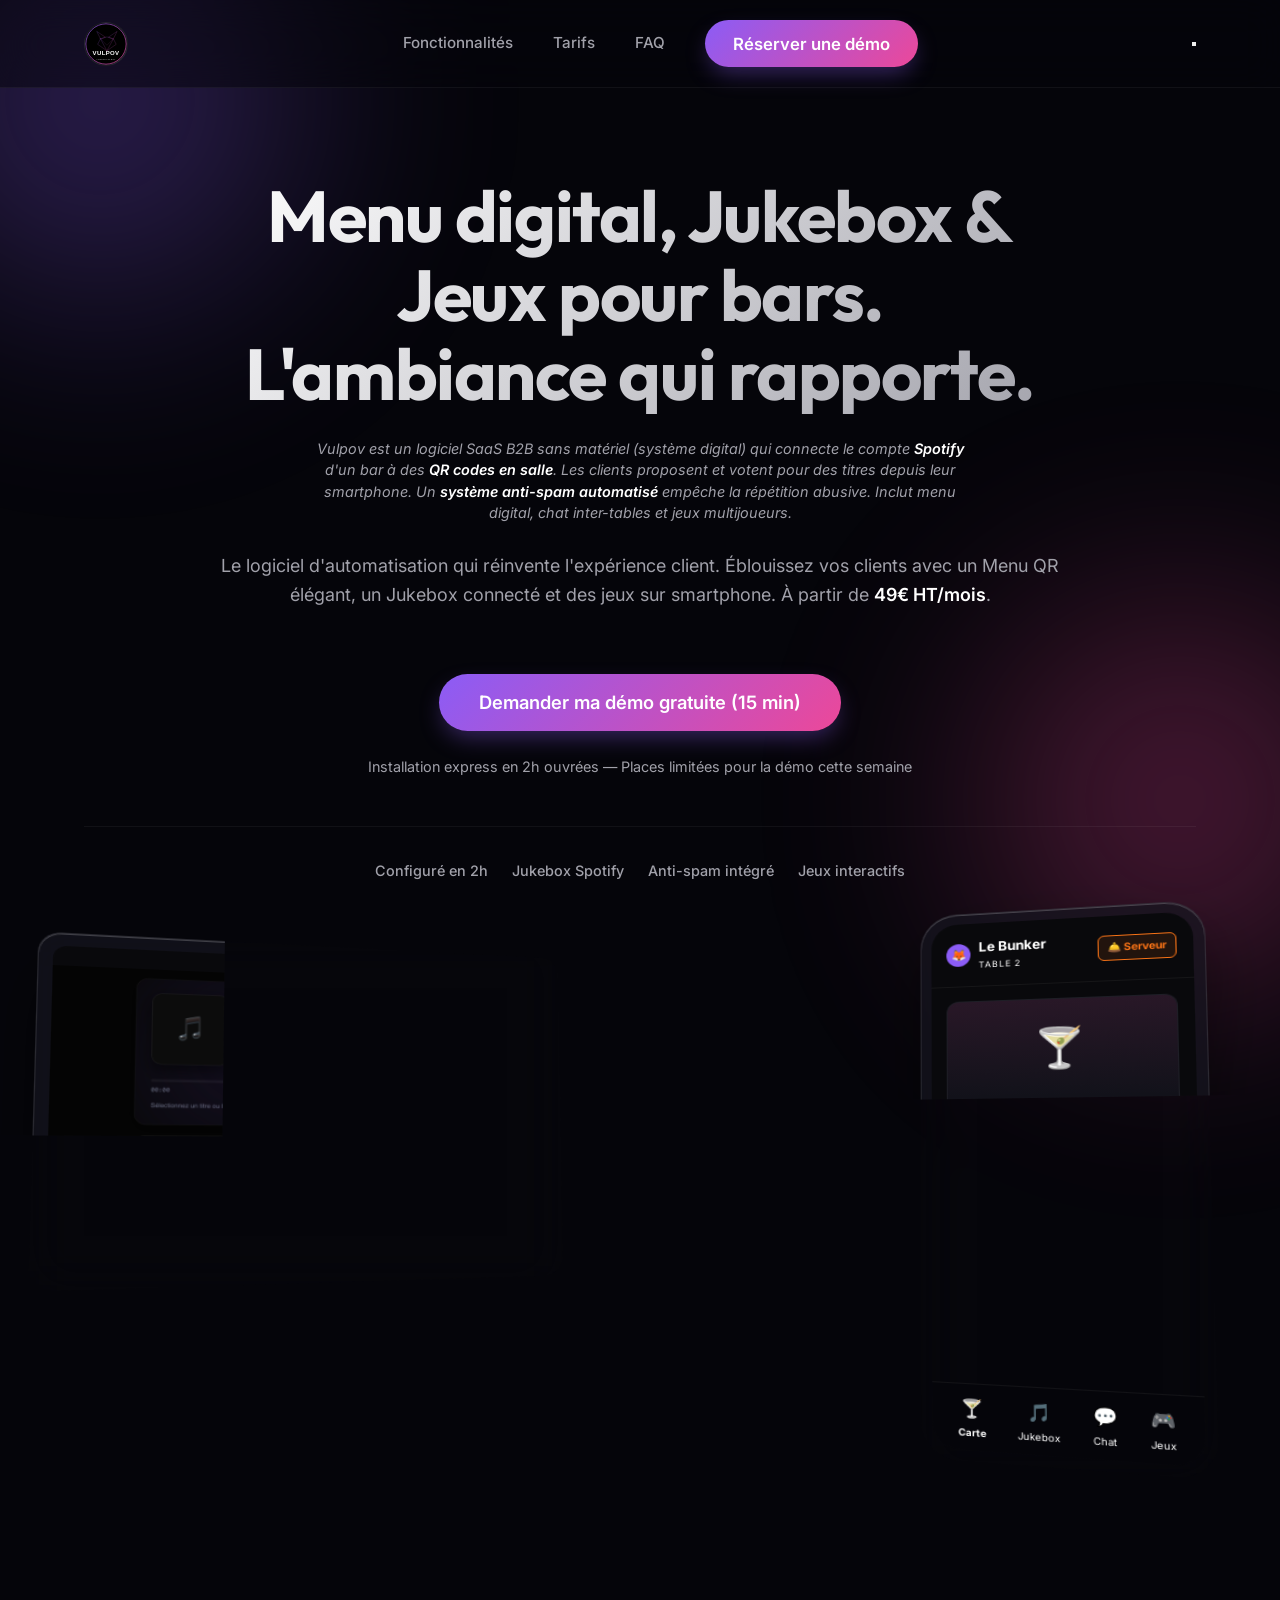
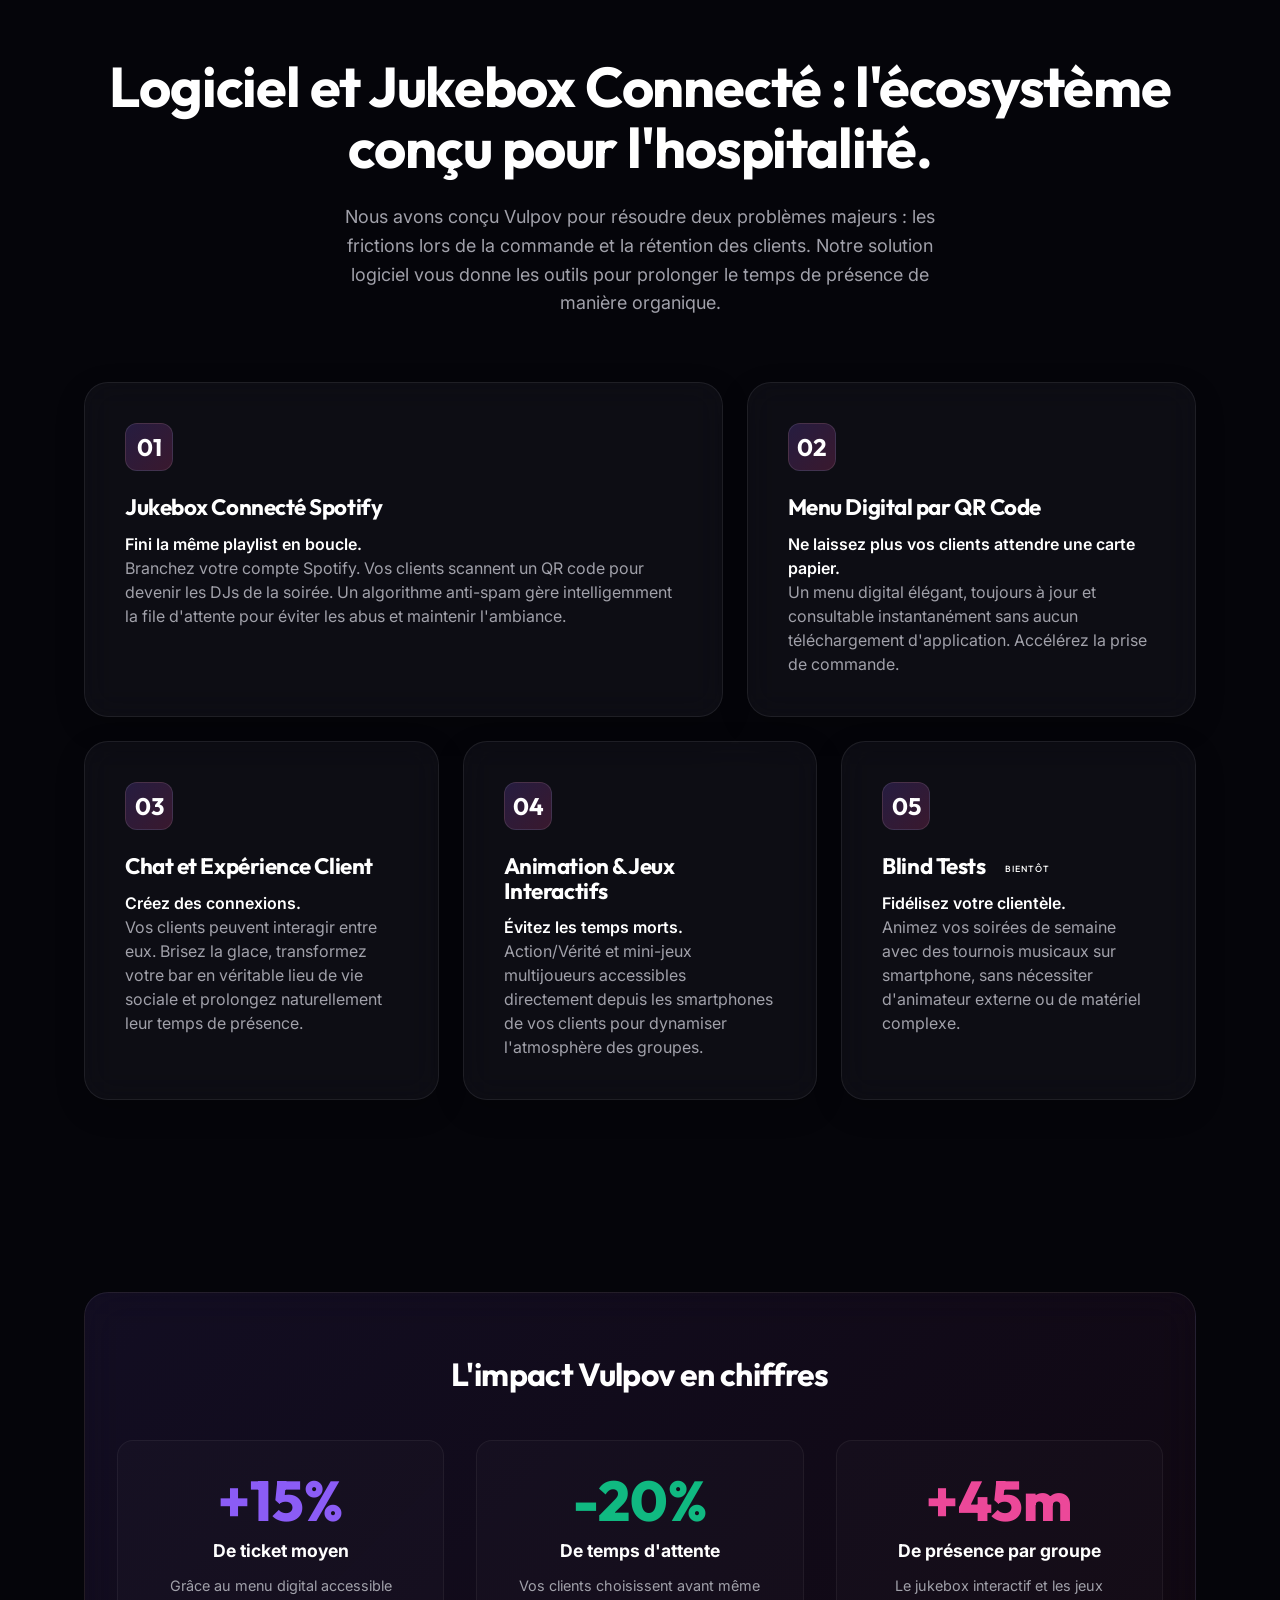
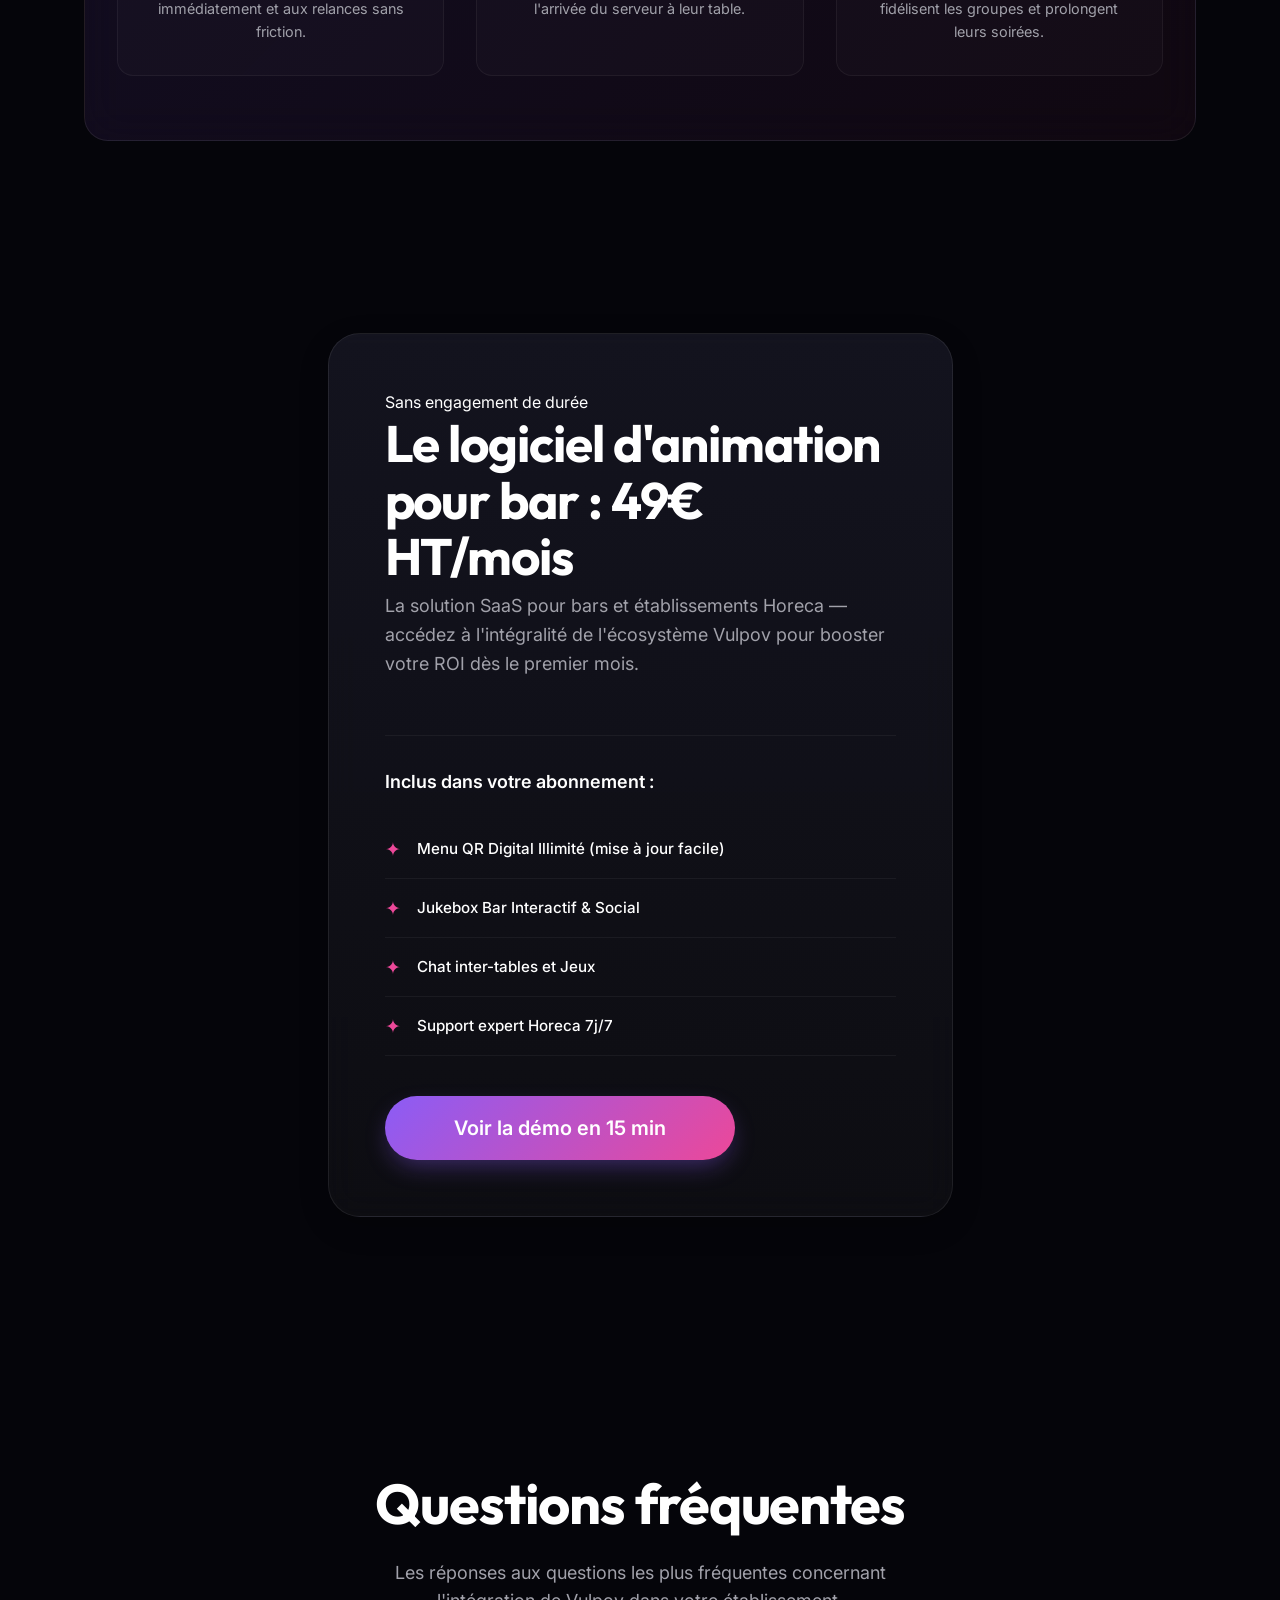
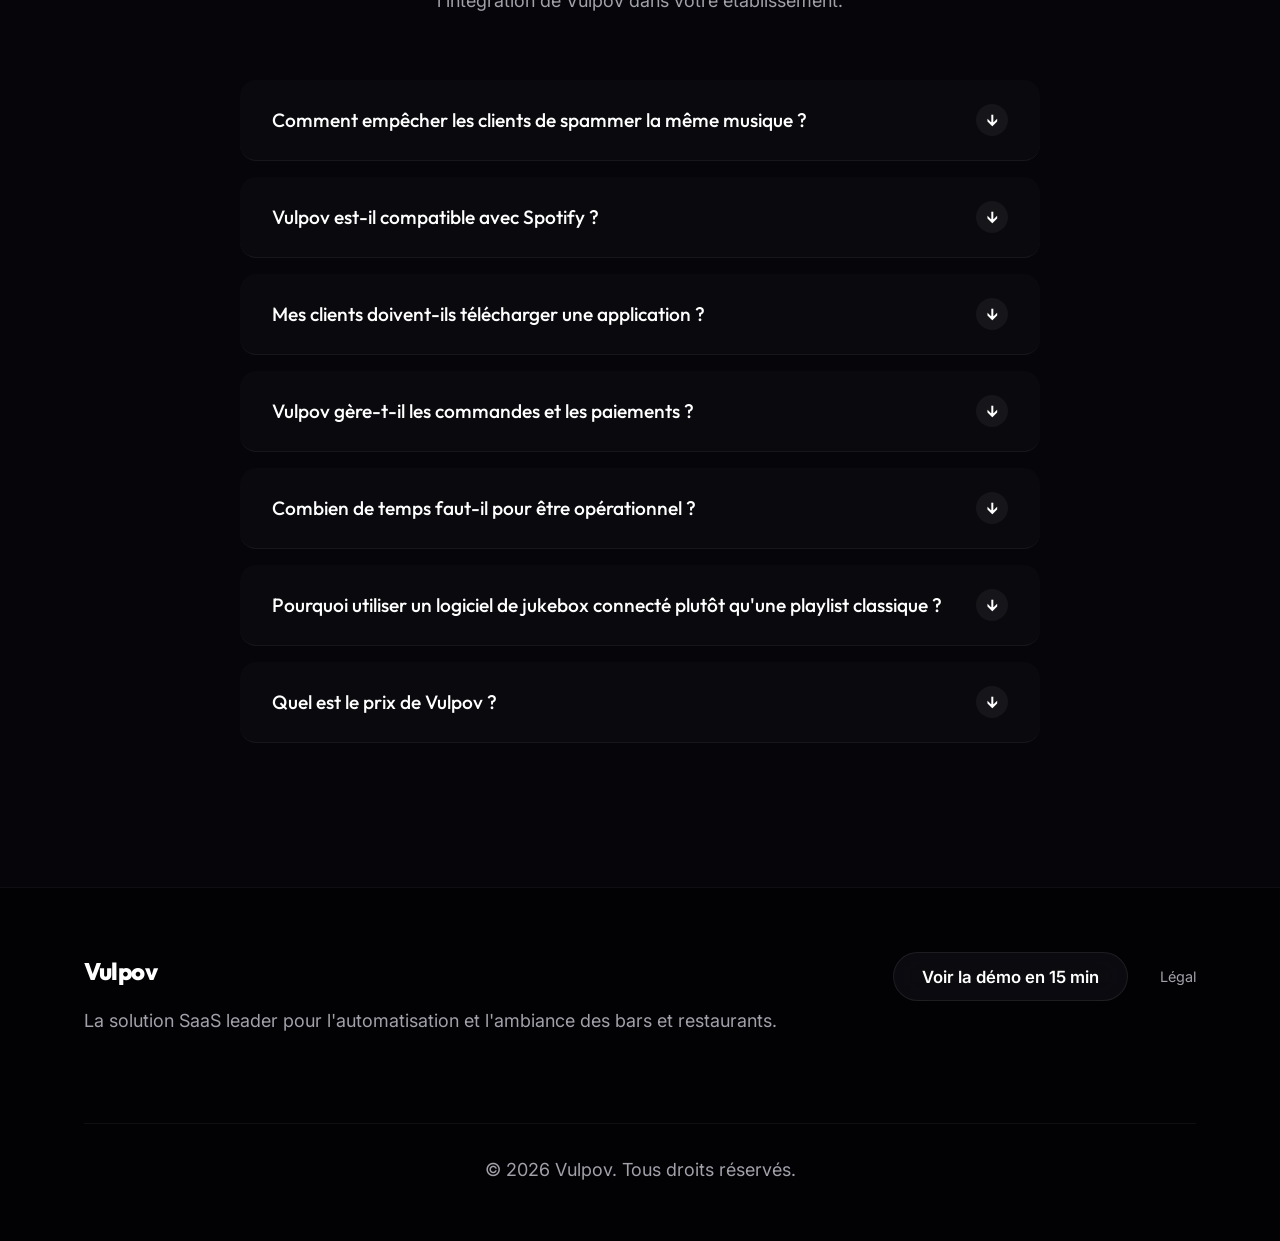
==== commit c31af750: "Fix mobile mockups visibility" ====
--- a/index.html
+++ b/index.html
@@ -140,7 +140,7 @@
     <link rel="icon" type="image/png" sizes="16x16" href="favicon.png">
     <link rel="apple-touch-icon" sizes="180x180" href="apple-touch-icon.png">
 
-    <link rel="stylesheet" href="style.css?v=17">
+    <link rel="stylesheet" href="style.css?v=18">
     <link rel="preconnect" href="https://fonts.googleapis.com">
     <link rel="preconnect" href="https://fonts.gstatic.com" crossorigin>
     <link href="https://fonts.googleapis.com/css2?family=Inter:wght@400;500;600&family=Outfit:wght@500;600;700;800&display=swap" rel="stylesheet">
--- a/style.css
+++ b/style.css
@@ -366,7 +366,21 @@
 .reveal.visible { opacity: 1; transform: translateY(0); }
 
 @media (max-width: 768px) {
-    .hero-product-visuals { display: none; }
+    .hero-product-visuals { 
+        display: flex; 
+        transform: scale(0.7); 
+        transform-origin: center top; 
+        height: 380px; 
+        margin-top: 2rem; 
+    }
+}
+@media (max-width: 480px) {
+    .hero-product-visuals {
+        transform: scale(0.55);
+        height: 300px;
+    }
+}
+@media (max-width: 768px) {
     .mobile-menu-toggle { display: block; width: 24px; height: 20px; position: relative; background: transparent; border: none; cursor: pointer; }
     .mobile-menu-toggle span { display: block; width: 100%; height: 2px; background: white; position: absolute; transition: 0.3s; }
     .mobile-menu-toggle span:first-child { top: 4px; }
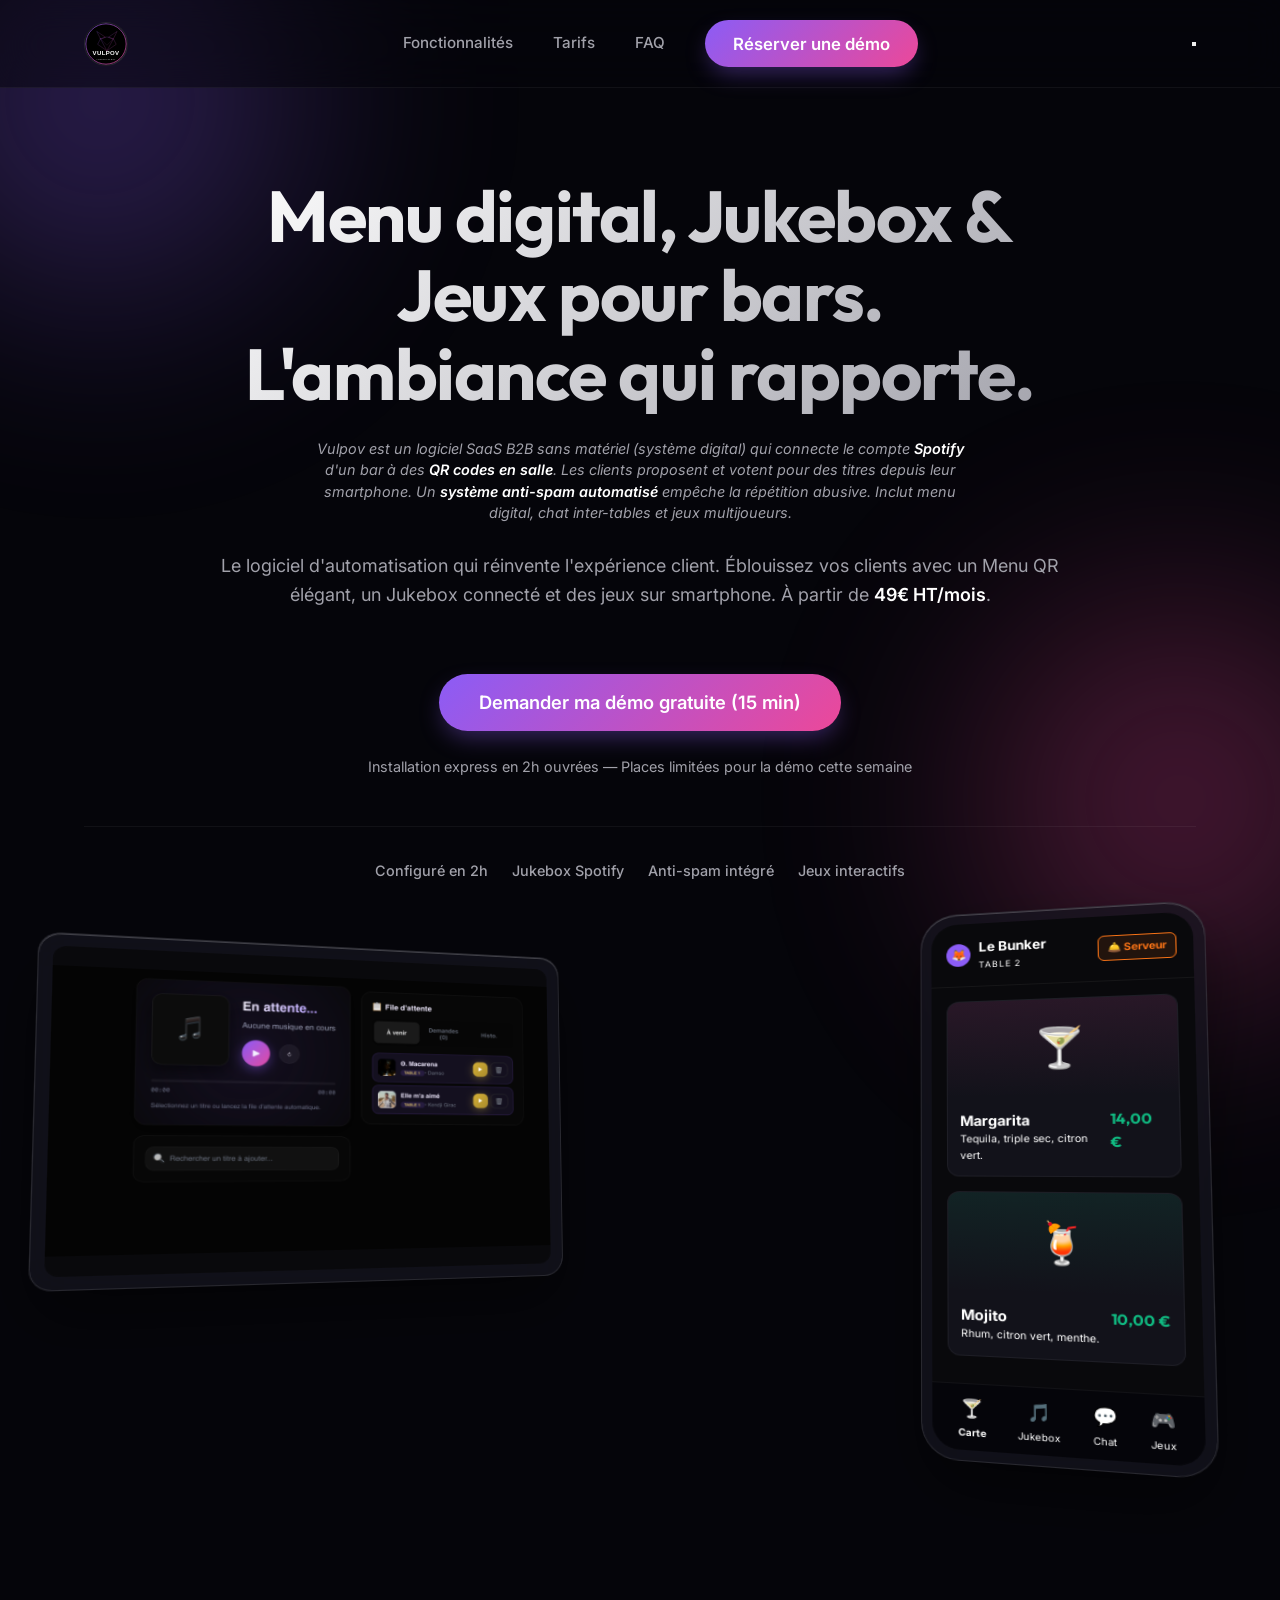
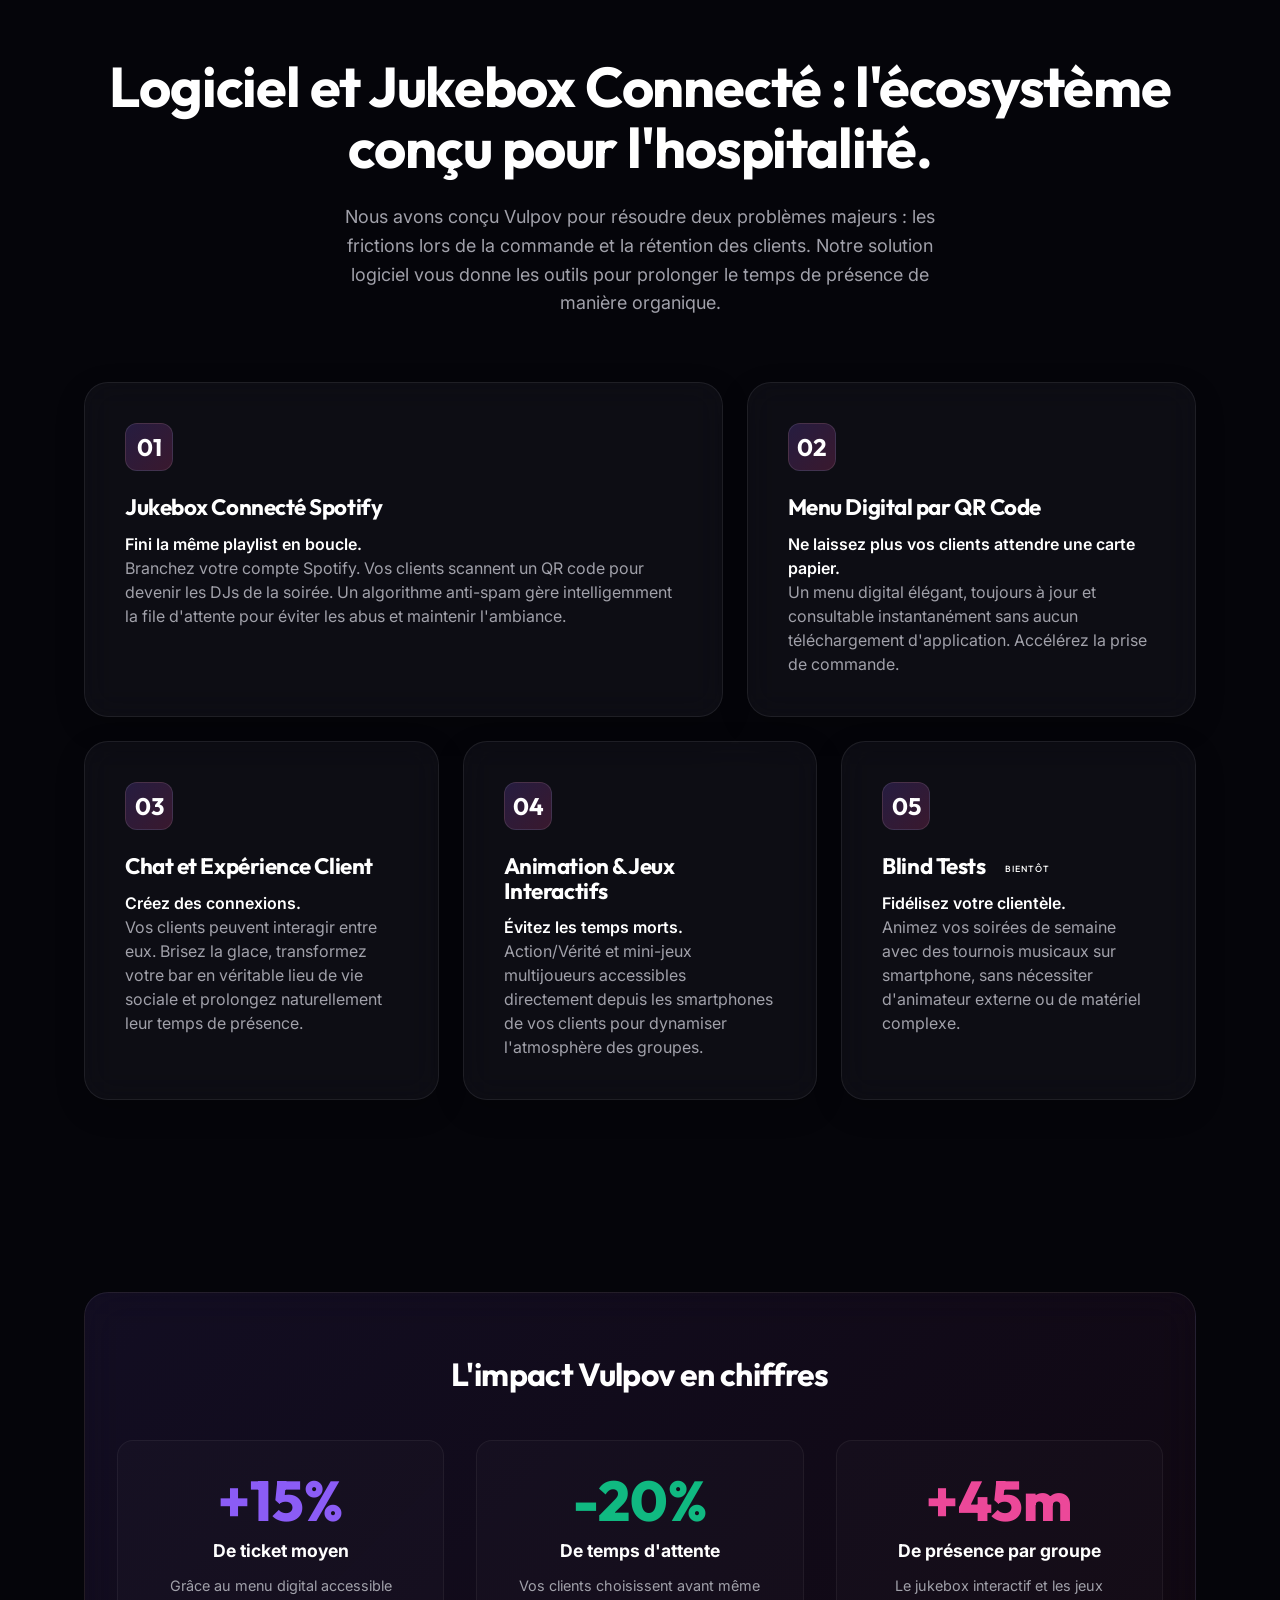
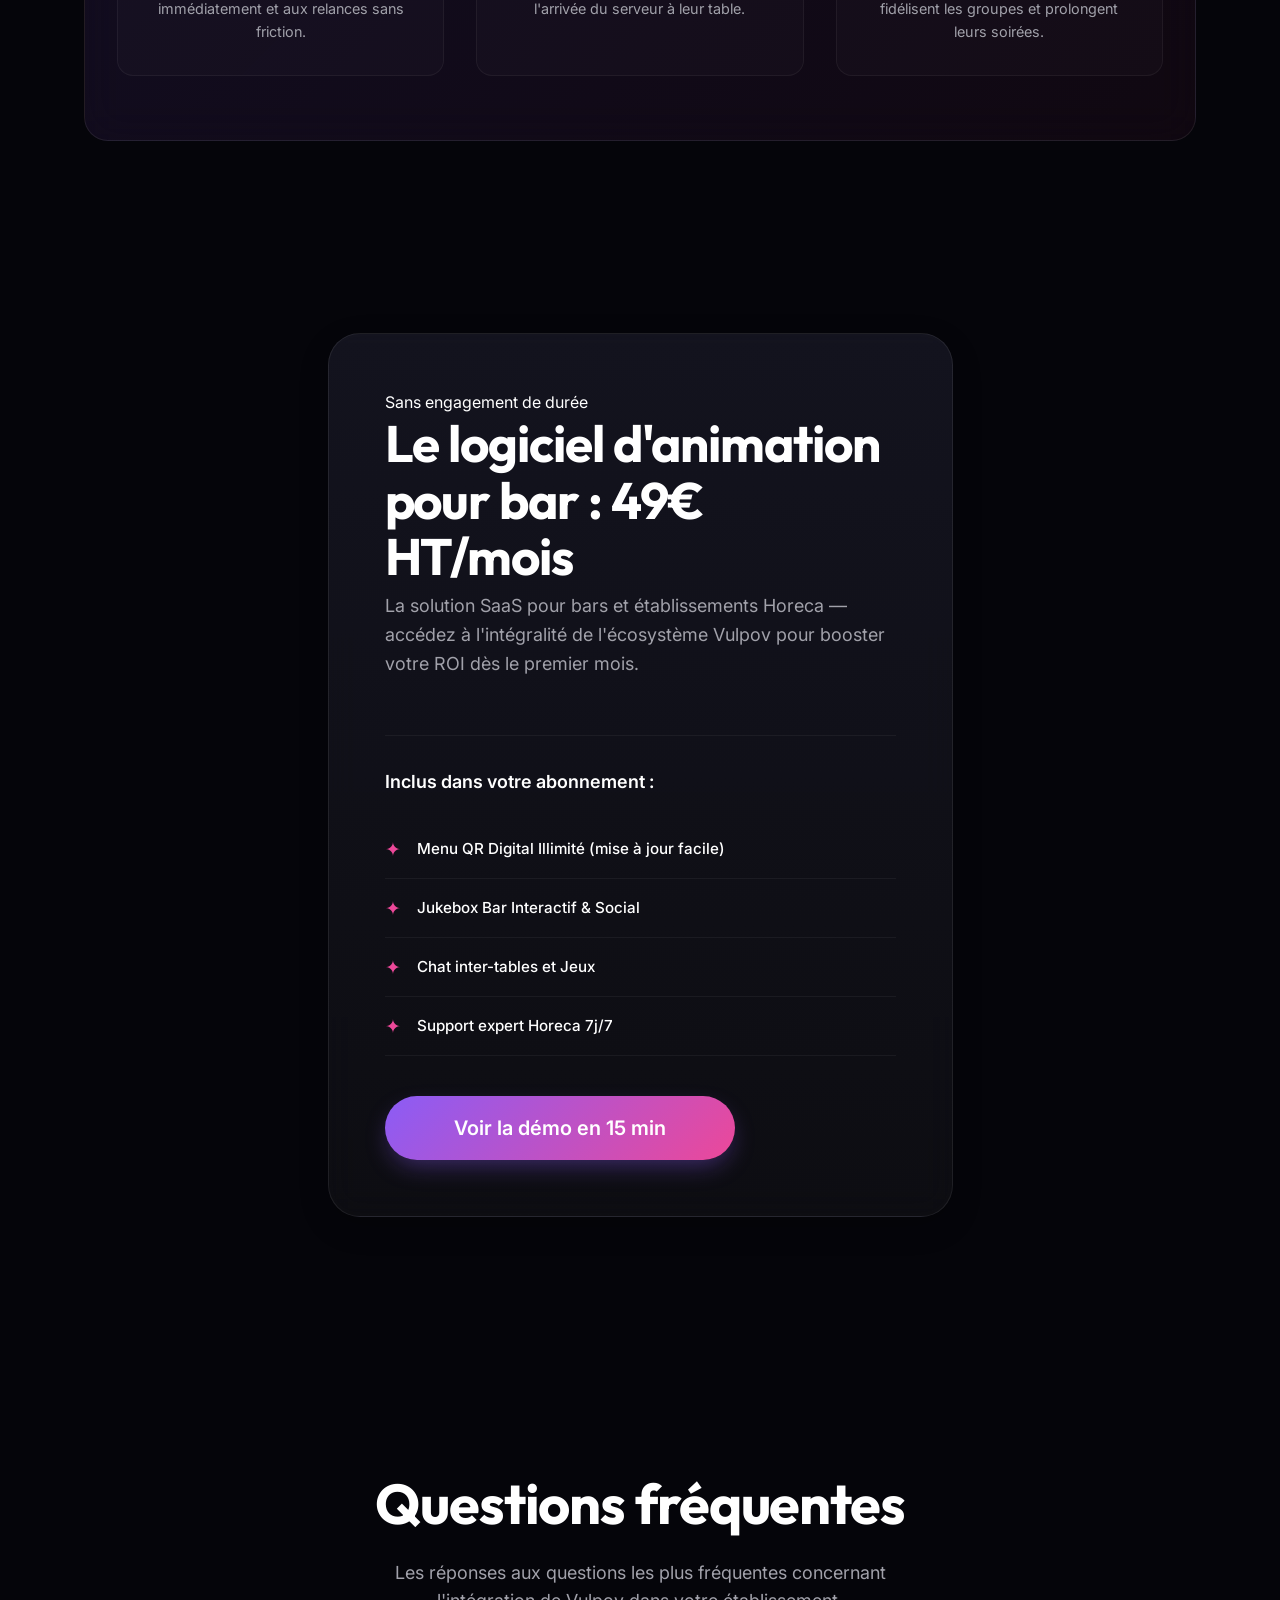
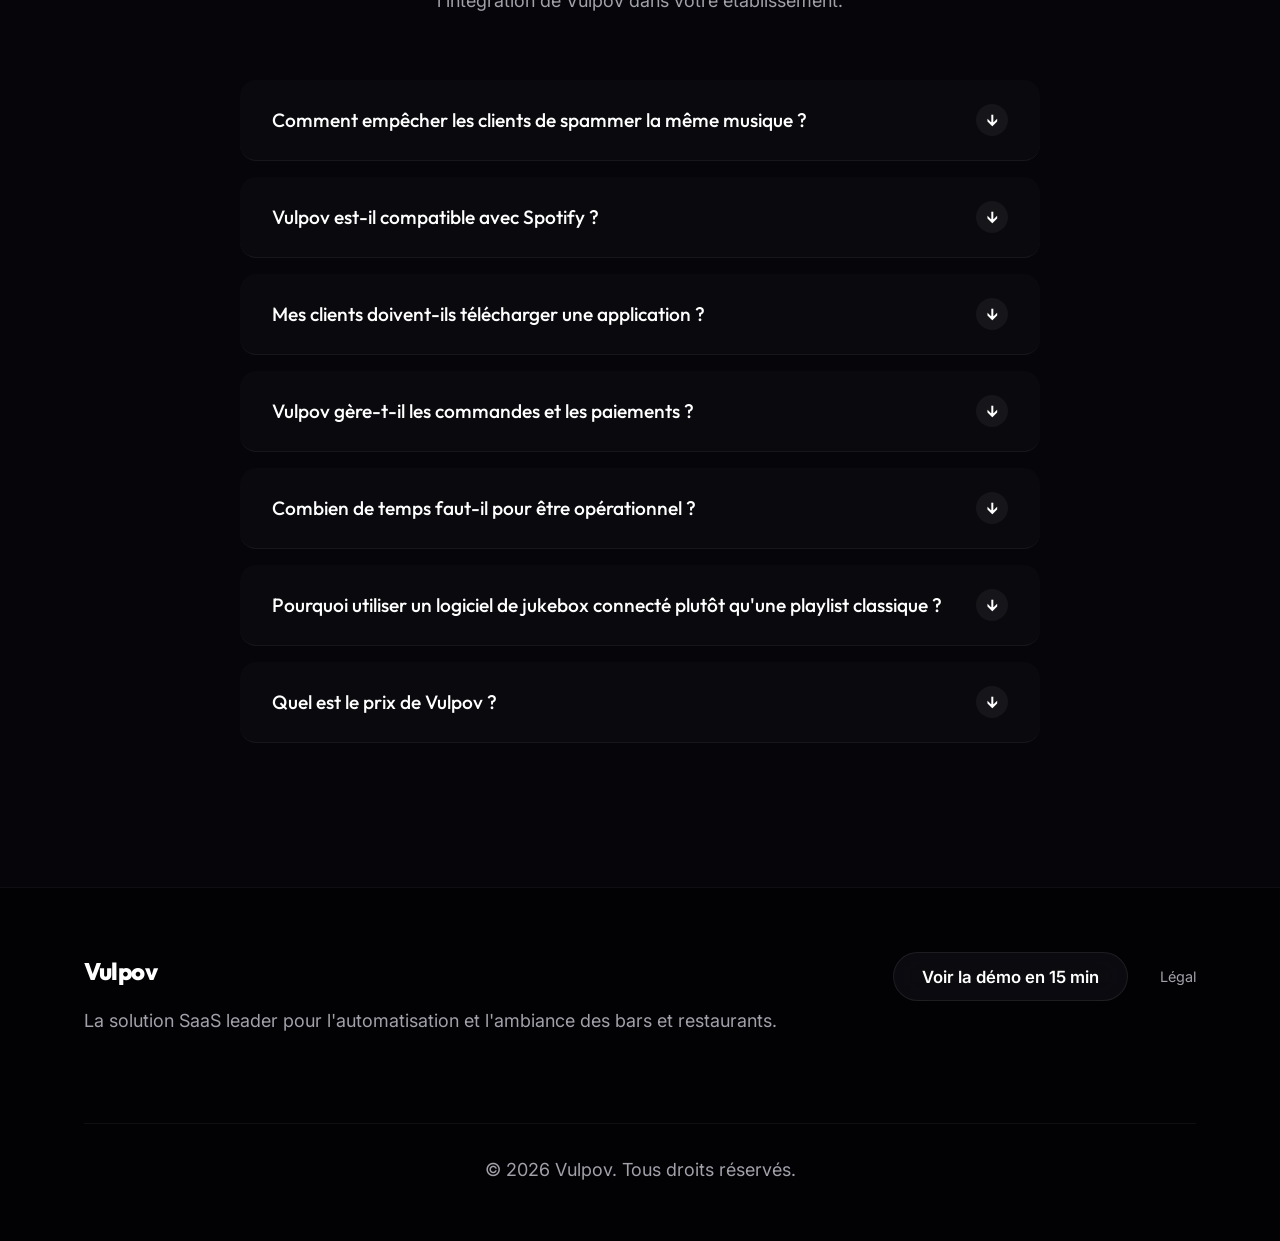
==== commit b020e1da: "Fix mobile mockups overlap by stacking them vertically" ====
--- a/index.html
+++ b/index.html
@@ -140,7 +140,7 @@
     <link rel="icon" type="image/png" sizes="16x16" href="favicon.png">
     <link rel="apple-touch-icon" sizes="180x180" href="apple-touch-icon.png">
 
-    <link rel="stylesheet" href="style.css?v=18">
+    <link rel="stylesheet" href="style.css?v=19">
     <link rel="preconnect" href="https://fonts.googleapis.com">
     <link rel="preconnect" href="https://fonts.gstatic.com" crossorigin>
     <link href="https://fonts.googleapis.com/css2?family=Inter:wght@400;500;600&family=Outfit:wght@500;600;700;800&display=swap" rel="stylesheet">
--- a/style.css
+++ b/style.css
@@ -367,17 +367,32 @@
 
 @media (max-width: 768px) {
     .hero-product-visuals { 
-        display: flex; 
-        transform: scale(0.7); 
-        transform-origin: center top; 
-        height: 380px; 
-        margin-top: 2rem; 
+        display: flex;
+        flex-direction: column;
+        align-items: center;
+        height: auto;
+        gap: 3rem;
+        perspective: none;
+        margin-top: 3rem;
+        margin-bottom: 2rem;
     }
-}
-@media (max-width: 480px) {
-    .hero-product-visuals {
-        transform: scale(0.55);
-        height: 300px;
+    .device-mockup {
+        position: relative;
+        left: auto !important; right: auto !important; top: auto !important;
+        transform: none !important;
+    }
+    .tablet {
+        width: 100%;
+        max-width: 500px;
+        aspect-ratio: 500 / 340;
+        height: auto;
+        padding: 8px;
+        margin: 0;
+    }
+    .phone {
+        width: 260px;
+        height: 540px;
+        margin: 0;
     }
 }
 @media (max-width: 768px) {
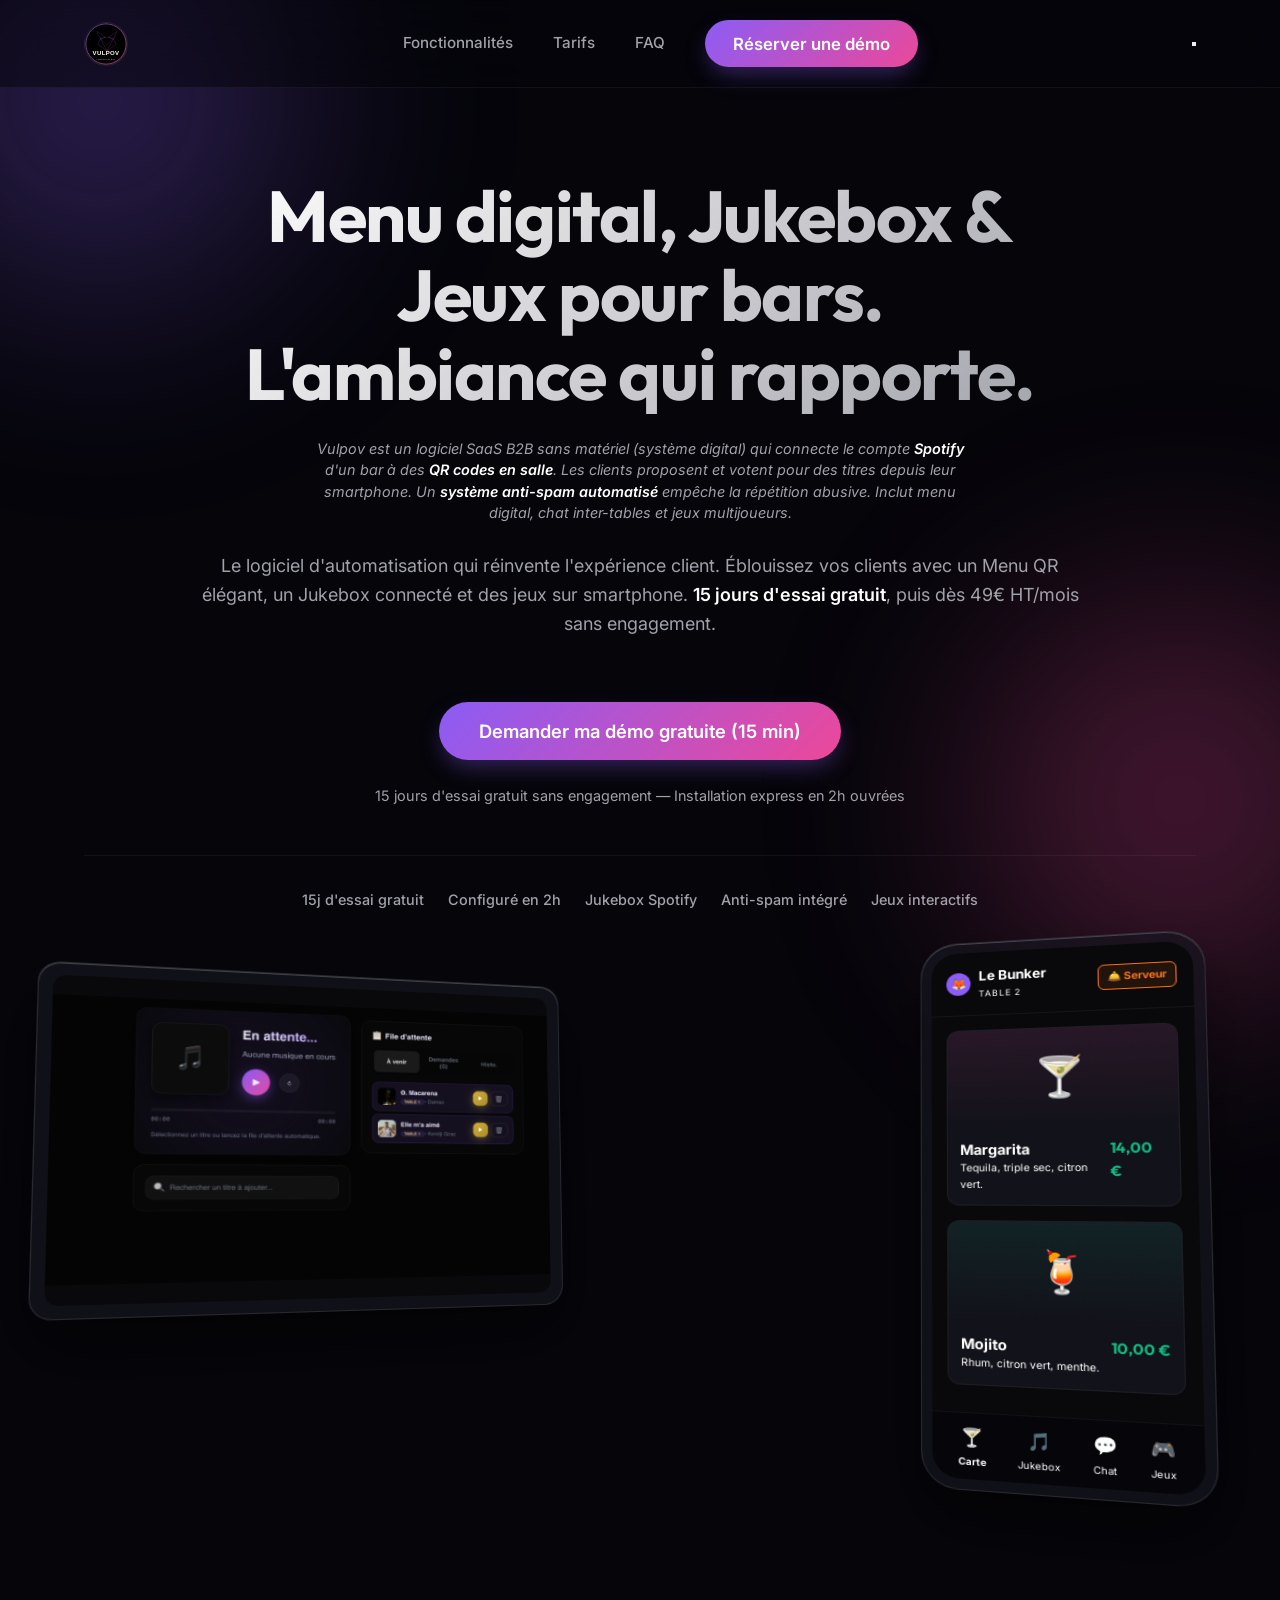
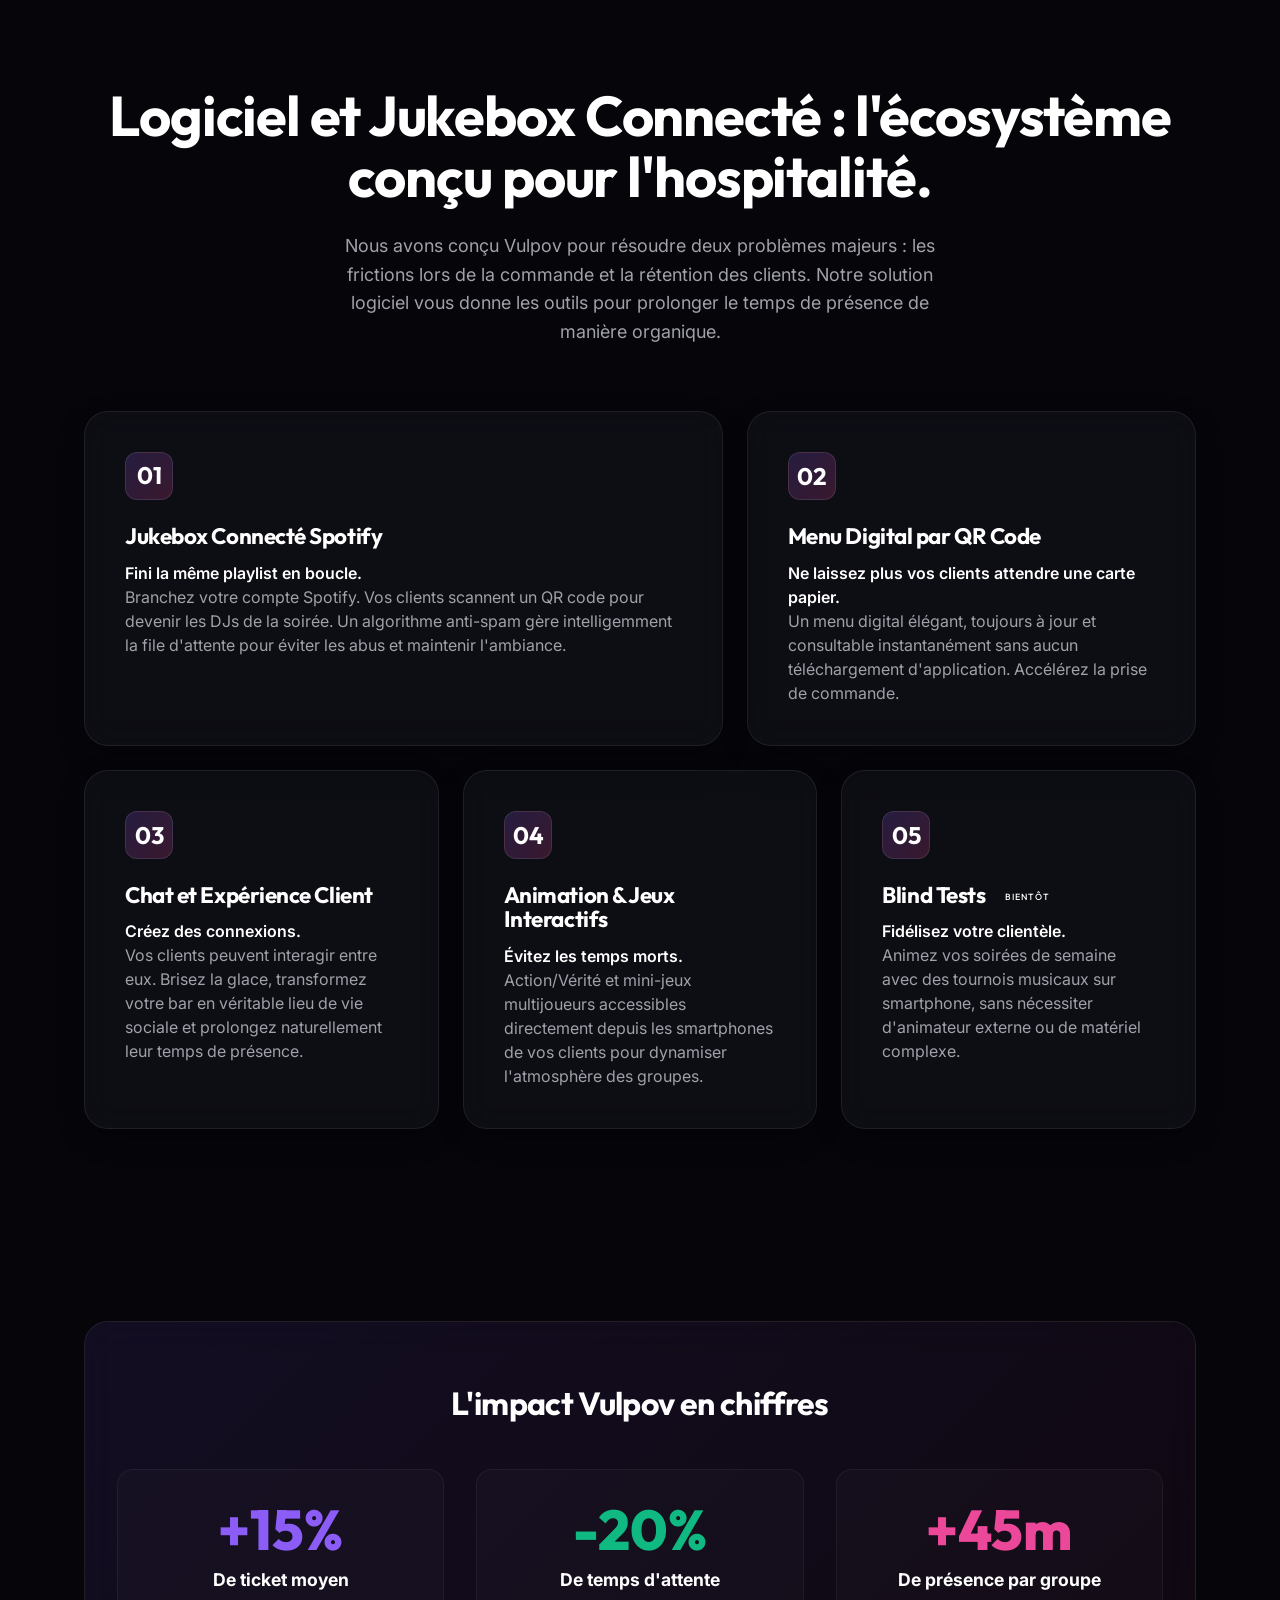
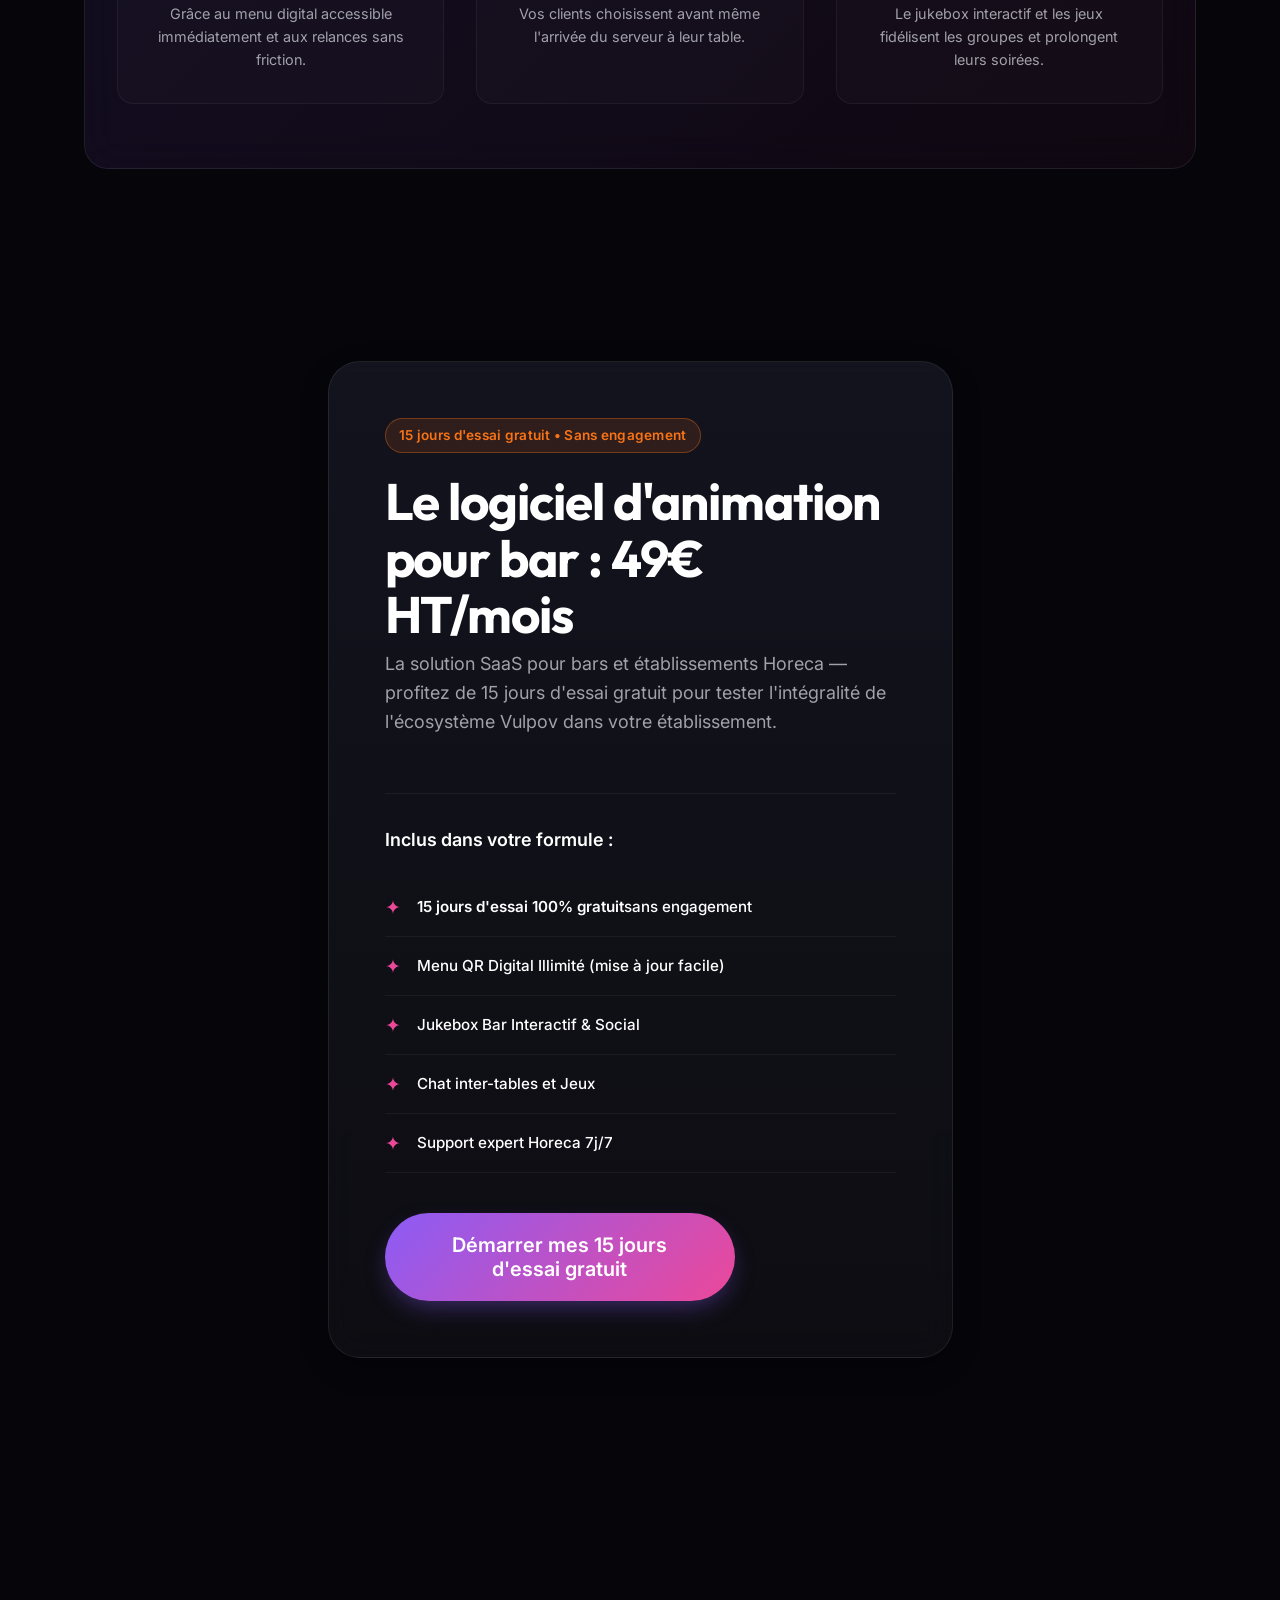
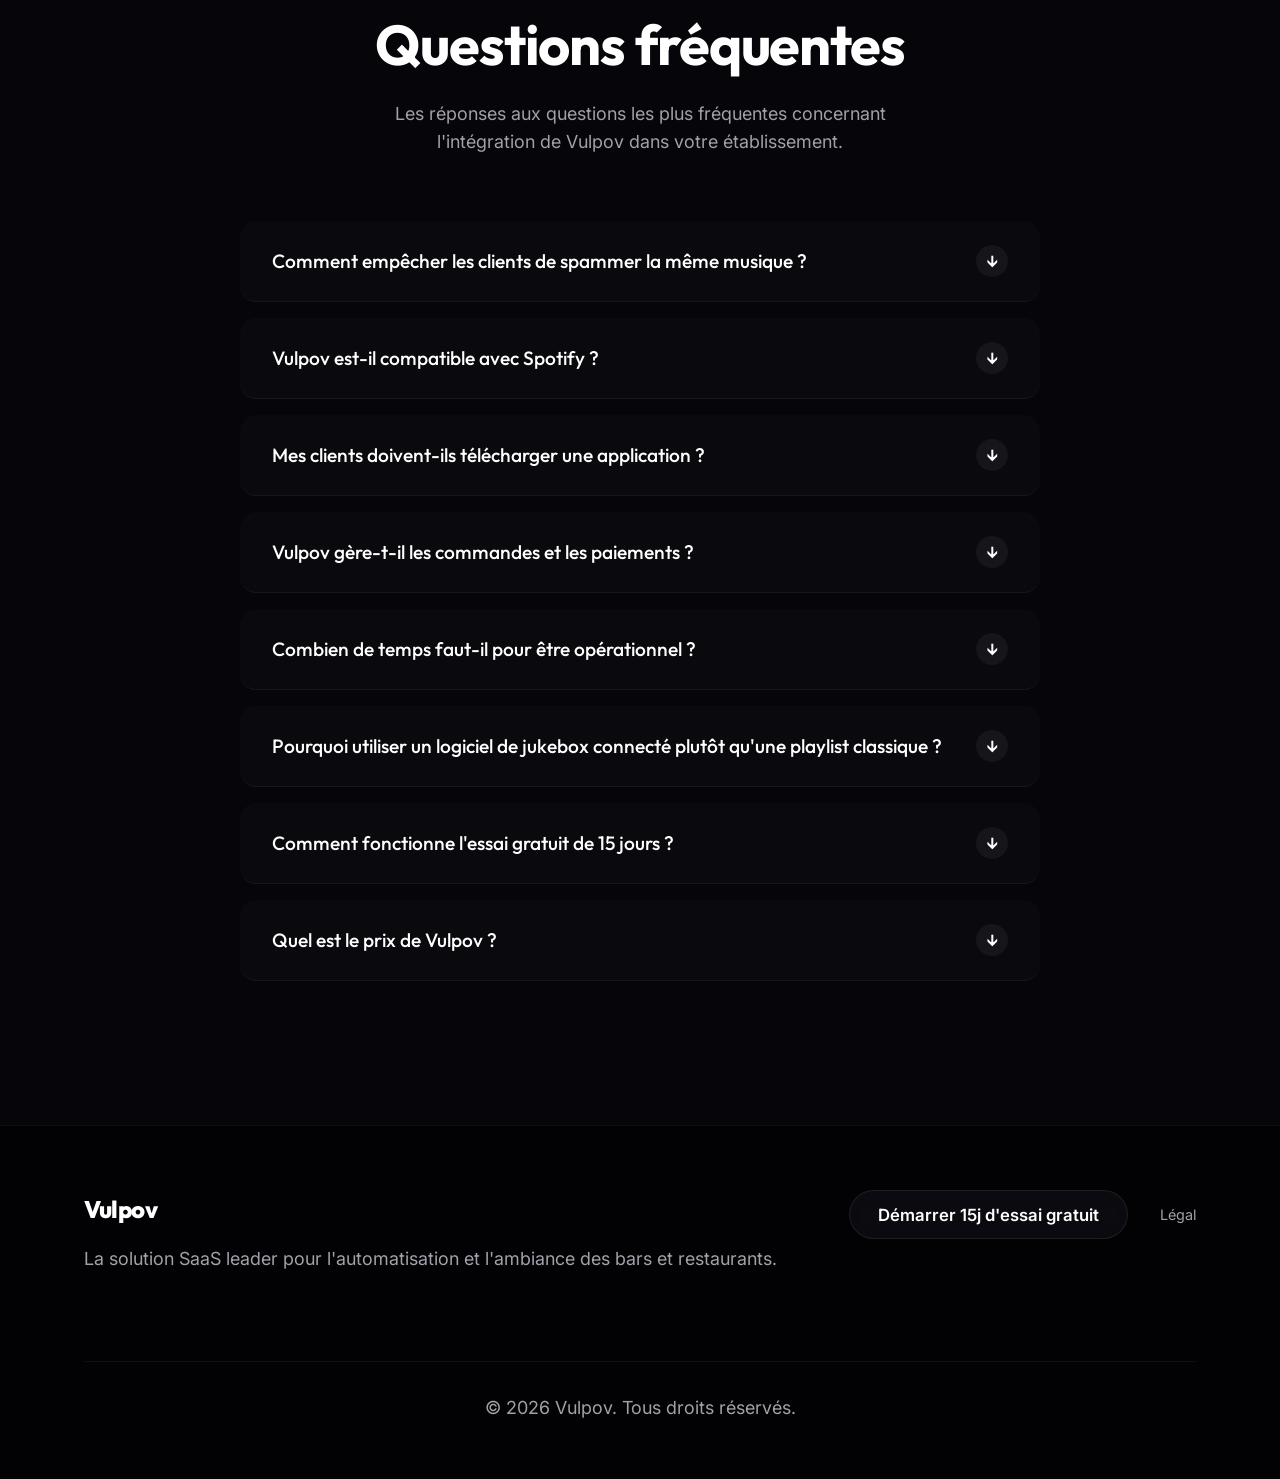
==== commit bd9c7c53: "Add 15-day free trial across landing page, pricing, FAQ and schema" ====
--- a/index.html
+++ b/index.html
@@ -5,15 +5,15 @@
     <meta name="viewport" content="width=device-width, initial-scale=1.0">
     <meta name="robots" content="index, follow">
     <title>Vulpov — Logiciel Jukebox Connecté & Automatisation pour Bar</title>
-    <meta name="description" content="Vulpov est le logiciel SaaS d'automatisation et d'animation musicale pour bar. Jukebox connecté Spotify, menu digital QR et jeux. Dès 49€/mois.">
+    <meta name="description" content="Vulpov est le logiciel SaaS d'automatisation et d'animation musicale pour bar. Jukebox connecté Spotify, menu digital QR et jeux. 15 jours d'essai gratuit, dès 49€/mois.">
     <meta name="keywords" content="logiciel pour bar, automatisation bar, jukebox connecté, animation musicale bar, menu digital, SaaS bar, expérience client bar">
     <link rel="canonical" href="https://www.vulpov.fr/">
 
     <!-- Open Graph — LinkedIn, WhatsApp, Facebook -->
     <meta property="og:type" content="website">
     <meta property="og:url" content="https://vulpov.fr/">
-    <meta property="og:title" content="Vulpov — Jukebox Interactif Spotify pour bars, dès 49€/mois">
-    <meta property="og:description" content="Vos clients pilotent la musique de votre bar via QR code, directement depuis Spotify. Anti-spam, menu digital et jeux inclus.">
+    <meta property="og:title" content="Vulpov — Jukebox Connecté Spotify pour bars (15 jours d'essai gratuit)">
+    <meta property="og:description" content="Vos clients pilotent la musique de votre bar via QR code, directement depuis Spotify. 15 jours d'essai gratuit sans engagement.">
     <meta property="og:image" content="https://vulpov.fr/logo.png">
     <meta property="og:image:width" content="1200">
     <meta property="og:image:height" content="630">
@@ -23,8 +23,8 @@
     <!-- Twitter Card -->
     <meta property="twitter:card" content="summary_large_image">
     <meta property="twitter:url" content="https://vulpov.fr/">
-    <meta property="twitter:title" content="Vulpov — Jukebox Interactif Spotify pour bars, dès 49€/mois">
-    <meta property="twitter:description" content="Vos clients pilotent la musique de votre bar via QR code, directement depuis Spotify. Anti-spam, menu digital et jeux inclus.">
+    <meta property="twitter:title" content="Vulpov — Jukebox Connecté Spotify pour bars (15 jours d'essai gratuit)">
+    <meta property="twitter:description" content="Vos clients pilotent la musique de votre bar via QR code, directement depuis Spotify. 15 jours d'essai gratuit sans engagement.">
     <meta property="twitter:image" content="https://vulpov.fr/logo.png">
 
     <!-- Schema.org JSON-LD — SoftwareApplication (enrichi pour GEO) -->
@@ -44,7 +44,8 @@
         "Chat inter-tables et jeux multijoueurs (Action/Vérité, mini-jeux)",
         "Blind Tests et tournois (bientôt disponible)",
         "Configuration complète en moins de 2 heures ouvrées",
-        "Aucune application à télécharger pour les clients"
+        "Aucune application à télécharger pour les clients",
+        "15 jours d'essai gratuit complet et sans engagement"
       ],
       "offers": {
         "@type": "Offer",
@@ -53,7 +54,8 @@
         "priceSpecification": {
           "@type": "UnitPriceSpecification",
           "billingDuration": "P1M"
-        }
+        },
+        "description": "49€ HT par mois sans engagement, avec 15 jours d'essai gratuit"
       },
       "url": "https://vulpov.fr",
       "provider": {
@@ -124,10 +126,18 @@
         },
         {
           "@type": "Question",
+          "name": "Comment fonctionne l'essai gratuit de 15 jours ?",
+          "acceptedAnswer": {
+            "@type": "Answer",
+            "text": "Vous bénéficiez de 15 jours d'essai complets et 100% gratuits sans engagement. Vous avez accès à l'intégralité des fonctionnalités (Jukebox Spotify, menu digital, jeux). Si vous n'êtes pas convaincu, vous arrêtez librement sans aucun frais."
+          }
+        },
+        {
+          "@type": "Question",
           "name": "Quel est le prix de Vulpov pour un bar ?",
           "acceptedAnswer": {
             "@type": "Answer",
-            "text": "Vulpov est proposé à 49€ HT par mois, sans engagement de durée. L'abonnement inclut le jukebox interactif Spotify, le menu QR digital, le chat inter-tables, les jeux et le support Horeca 7j/7."
+            "text": "Après vos 15 jours d'essai gratuit, Vulpov est proposé à 49€ HT par mois, sans engagement de durée. L'abonnement inclut le jukebox interactif Spotify, le menu QR digital, le chat inter-tables, les jeux et le support Horeca 7j/7."
           }
         }
       ]
@@ -140,7 +150,7 @@
     <link rel="icon" type="image/png" sizes="16x16" href="favicon.png">
     <link rel="apple-touch-icon" sizes="180x180" href="apple-touch-icon.png">
 
-    <link rel="stylesheet" href="style.css?v=19">
+    <link rel="stylesheet" href="style.css?v=20">
     <link rel="preconnect" href="https://fonts.googleapis.com">
     <link rel="preconnect" href="https://fonts.gstatic.com" crossorigin>
     <link href="https://fonts.googleapis.com/css2?family=Inter:wght@400;500;600&family=Outfit:wght@500;600;700;800&display=swap" rel="stylesheet">
@@ -175,15 +185,16 @@
                     <p class="reveal" style="font-size:0.9rem; color: rgba(161,161,170,0.7); max-width: 680px; margin: 0 auto 0.5rem; line-height: 1.5;" aria-label="Définition produit">
                         <em>Vulpov est un logiciel SaaS B2B sans matériel (système digital) qui connecte le compte <strong>Spotify</strong> d'un bar à des <strong>QR codes en salle</strong>. Les clients proposent et votent pour des titres depuis leur smartphone. Un <strong>système anti-spam automatisé</strong> empêche la répétition abusive. Inclut menu digital, chat inter-tables et jeux multijoueurs.</em>
                     </p>
-                    <p class="reveal" style="margin-top: 1.25rem;">Le logiciel d'automatisation qui réinvente l'expérience client. Éblouissez vos clients avec un Menu QR élégant, un Jukebox connecté et des jeux sur smartphone. À partir de <strong>49€ HT/mois</strong>.</p>
+                    <p class="reveal" style="margin-top: 1.25rem;">Le logiciel d'automatisation qui réinvente l'expérience client. Éblouissez vos clients avec un Menu QR élégant, un Jukebox connecté et des jeux sur smartphone. <strong>15 jours d'essai gratuit</strong>, puis dès 49€ HT/mois sans engagement.</p>
                     <div class="hero-actions reveal">
                         <button class="btn btn-lg btn-primary open-modal-btn">Demander ma démo gratuite (15 min)</button>
                     </div>
-                    <p class="urgency-text reveal" style="margin-top: 1.5rem; font-size: 0.9rem; color: var(--text-secondary);">Installation express en 2h ouvrées — Places limitées pour la démo cette semaine</p>
+                    <p class="urgency-text reveal" style="margin-top: 1.5rem; font-size: 0.9rem; color: var(--text-secondary);">15 jours d'essai gratuit sans engagement — Installation express en 2h ouvrées</p>
                 </div>
                 
                 <!-- Bande de réassurance -->
                 <div class="trust-banner reveal">
+                    <div class="trust-item">15j d'essai gratuit</div>
                     <div class="trust-item">Configuré en 2h</div>
                     <div class="trust-item">Jukebox Spotify</div>
                     <div class="trust-item">Anti-spam intégré</div>
@@ -323,19 +334,20 @@
             <div class="container">
                 <div class="pricing-card reveal">
                     <div class="pricing-header">
-                        <div class="badge">Sans engagement de durée</div>
+                        <div class="badge">15 jours d'essai gratuit • Sans engagement</div>
                         <h2>Le logiciel d'animation pour bar : 49€ HT/mois</h2>
-                        <p class="pricing-desc">La solution SaaS pour bars et établissements Horeca — accédez à l'intégralité de l'écosystème Vulpov pour booster votre ROI dès le premier mois.</p>
+                        <p class="pricing-desc">La solution SaaS pour bars et établissements Horeca — profitez de 15 jours d'essai gratuit pour tester l'intégralité de l'écosystème Vulpov dans votre établissement.</p>
                     </div>
                     <div class="pricing-body">
-                        <p><strong>Inclus dans votre abonnement :</strong></p>
+                        <p><strong>Inclus dans votre formule :</strong></p>
                         <ul>
+                            <li><strong>15 jours d'essai 100% gratuit</strong> sans engagement</li>
                             <li>Menu QR Digital Illimité (mise à jour facile)</li>
                             <li>Jukebox Bar Interactif & Social</li>
                             <li>Chat inter-tables et Jeux</li>
                             <li>Support expert Horeca 7j/7</li>
                         </ul>
-                        <button class="btn btn-xl btn-primary open-modal-btn">Voir la démo en 15 min</button>
+                        <button class="btn btn-xl btn-primary open-modal-btn">Démarrer mes 15 jours d'essai gratuit</button>
                     </div>
                 </div>
             </div>
@@ -388,9 +400,16 @@
                     </div>
 
                     <div class="faq-accordion reveal">
+                        <button class="faq-question">Comment fonctionne l'essai gratuit de 15 jours ? <span class="faq-icon">↓</span></button>
+                        <div class="faq-answer">
+                            <p>Vous bénéficiez de <strong>15 jours d'essai complets et 100% gratuits</strong> sans engagement. Vous accédez à l'ensemble des fonctionnalités (Jukebox Spotify, menu digital QR, jeux) directement dans votre bar. Aucun prélèvement automatique ni engagement requis.</p>
+                        </div>
+                    </div>
+
+                    <div class="faq-accordion reveal">
                         <button class="faq-question">Quel est le prix de Vulpov ? <span class="faq-icon">↓</span></button>
                         <div class="faq-answer">
-                            <p>Vulpov est proposé à <strong>49€ HT par mois</strong>, sans engagement de durée. L'abonnement inclut le jukebox interactif Spotify, le menu QR digital, le chat inter-tables, les jeux et le support Horeca 7j/7.</p>
+                            <p>Après vos <strong>15 jours d'essai 100% gratuit</strong>, Vulpov est proposé à <strong>49€ HT par mois</strong>, sans engagement de durée. L'abonnement inclut le jukebox interactif Spotify, le menu QR digital, le chat inter-tables, les jeux et le support Horeca 7j/7.</p>
                         </div>
                     </div>
                 </div>
@@ -406,7 +425,7 @@
                     <p>La solution SaaS leader pour l'automatisation et l'ambiance des bars et restaurants.</p>
                 </div>
                 <div class="footer-links">
-                    <button class="btn btn-secondary open-modal-btn">Voir la démo en 15 min</button>
+                    <button class="btn btn-secondary open-modal-btn">Démarrer 15j d'essai gratuit</button>
                     <a href="#">Légal</a>
                 </div>
             </div>
@@ -420,8 +439,8 @@
     <div id="contact-modal" class="modal">
         <div class="modal-content">
             <span class="close-modal">&times;</span>
-            <h2>Réserver ma démo personnalisée</h2>
-            <p>Découvrez comment Vulpov peut transformer la rentabilité de votre établissement. Nos experts vous rappellent sous 24h.</p>
+            <h2>Réserver ma démo & mes 15 jours d'essai</h2>
+            <p>Découvrez comment Vulpov transforme l'ambiance de votre bar. Nos experts configurent vos 15 jours d'essai gratuit sans engagement sous 24h.</p>
             <form id="lead-form">
                 <div class="form-group">
                     <label for="name">Nom / Prénom *</label>
--- a/style.css
+++ b/style.css
@@ -298,6 +298,19 @@
 .pricing-card::before {
     content: ''; position: absolute; top: 0; left: 0; right: 0; height: 2px;
     background: linear-gradient(90deg, var(--primary), var(--secondary));
+}
+.badge {
+    display: inline-flex;
+    align-items: center;
+    background: rgba(249, 115, 22, 0.12);
+    border: 1px solid rgba(249, 115, 22, 0.35);
+    color: var(--accent);
+    padding: 0.35rem 0.85rem;
+    border-radius: 99px;
+    font-size: 0.85rem;
+    font-weight: 600;
+    margin-bottom: 1.25rem;
+    letter-spacing: 0.02em;
 }
 .pricing-header { margin-bottom: 2rem; padding-bottom: 2rem; border-bottom: 1px solid rgba(255,255,255,0.05); }
 .pricing-header h2 { font-size: 3.2rem; margin-bottom: 0.5rem; text-align: left; color: white; }
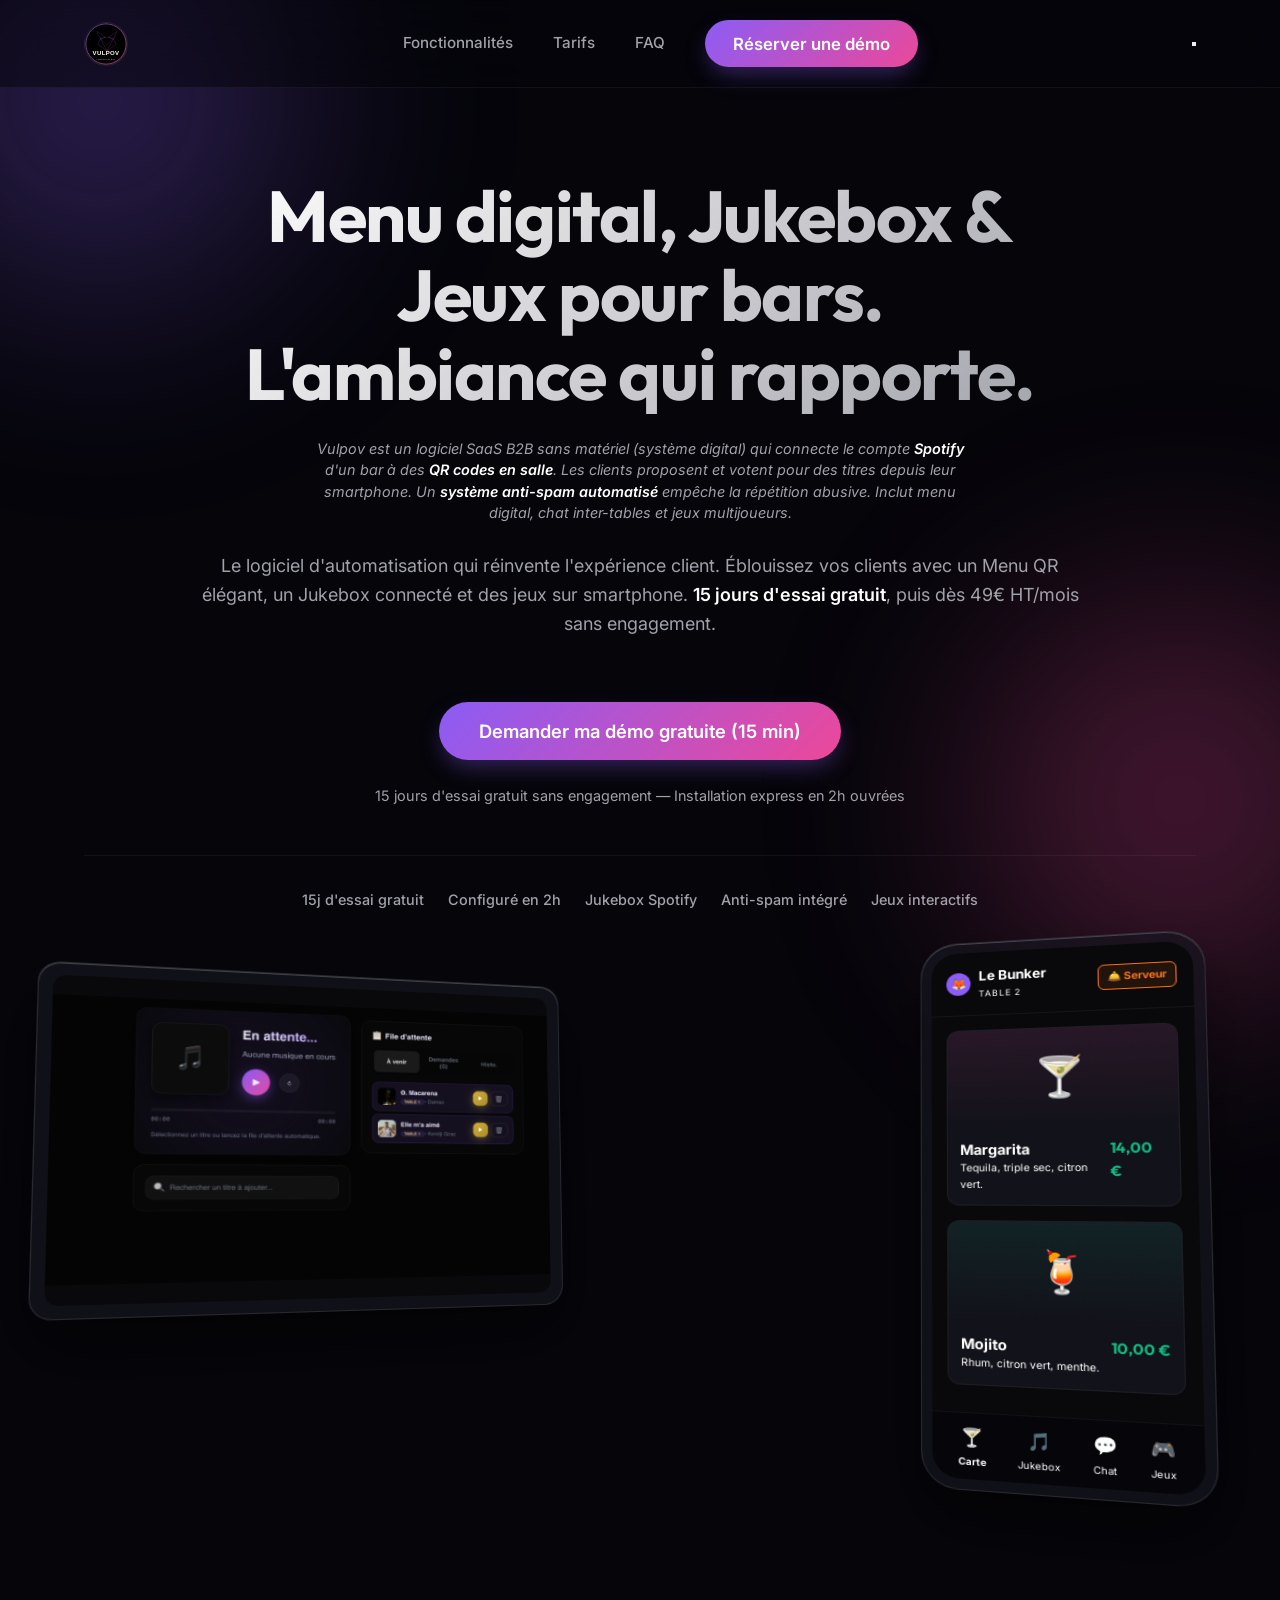
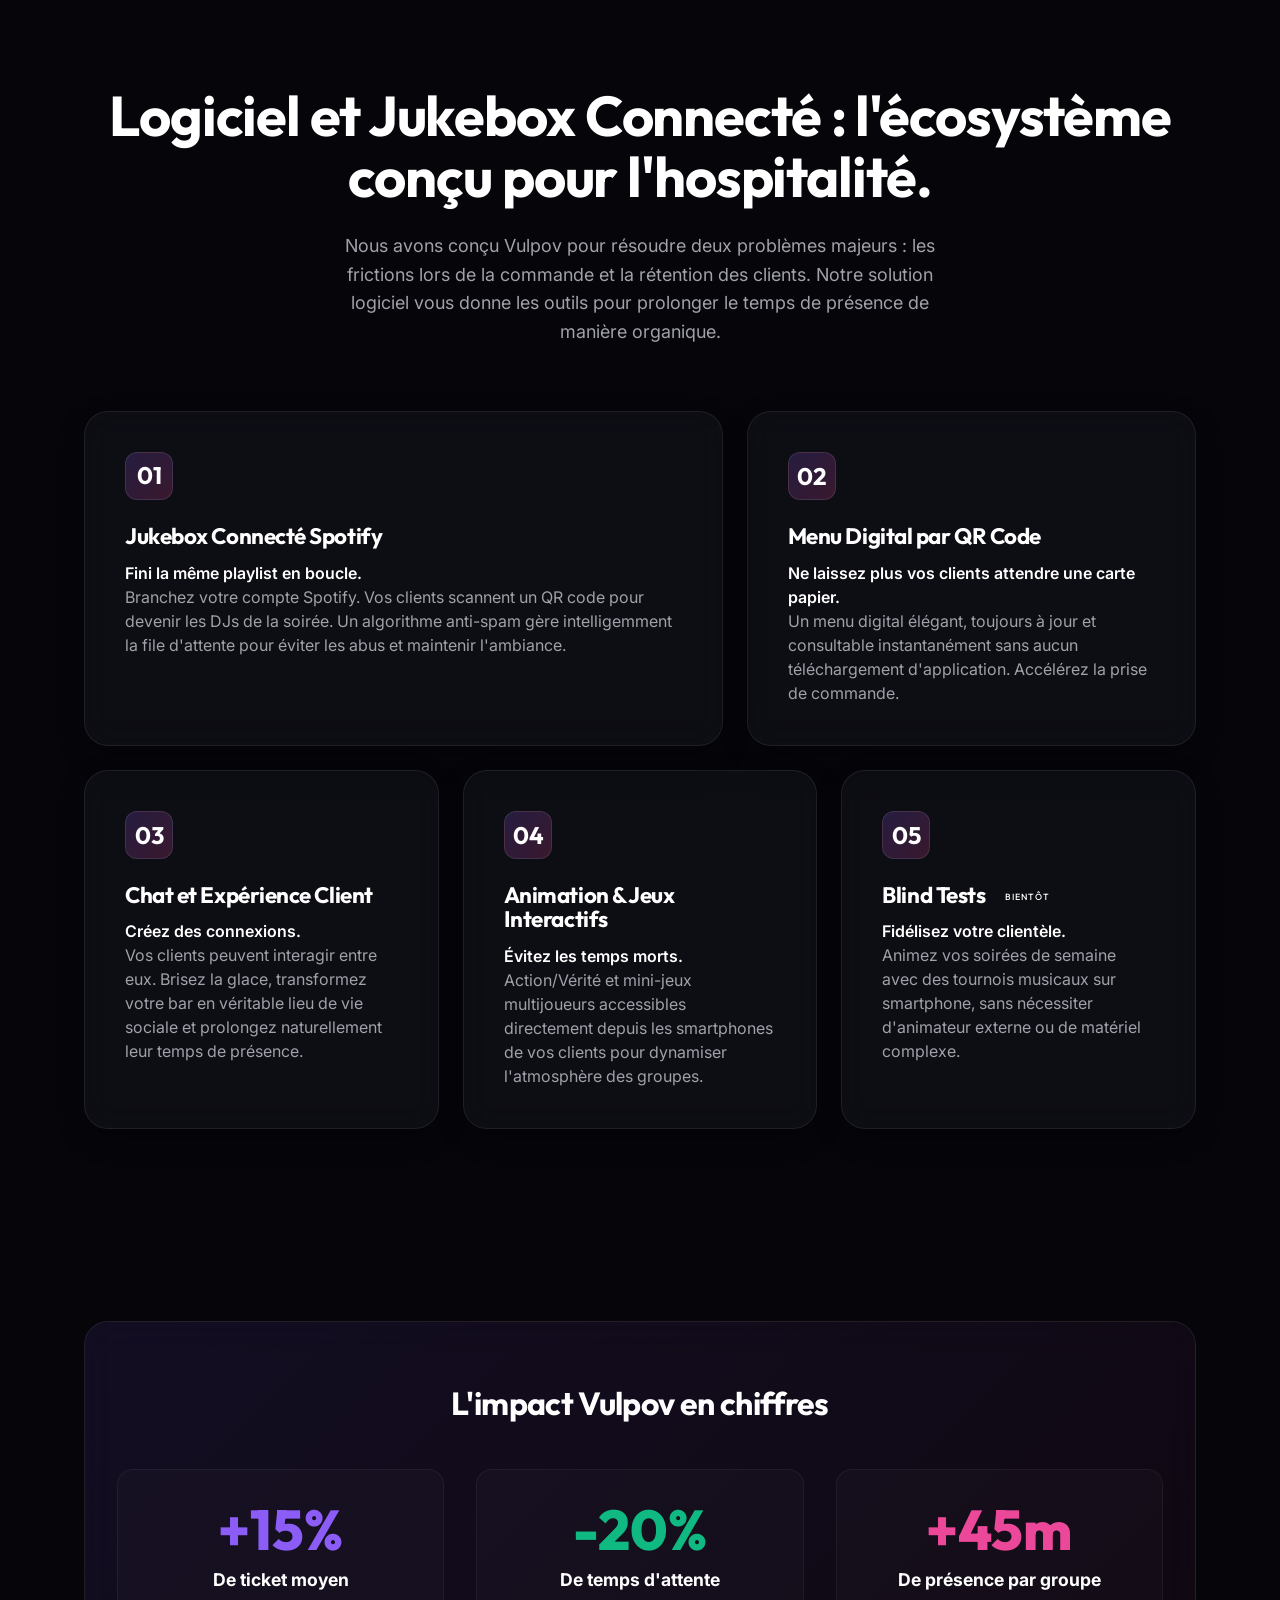
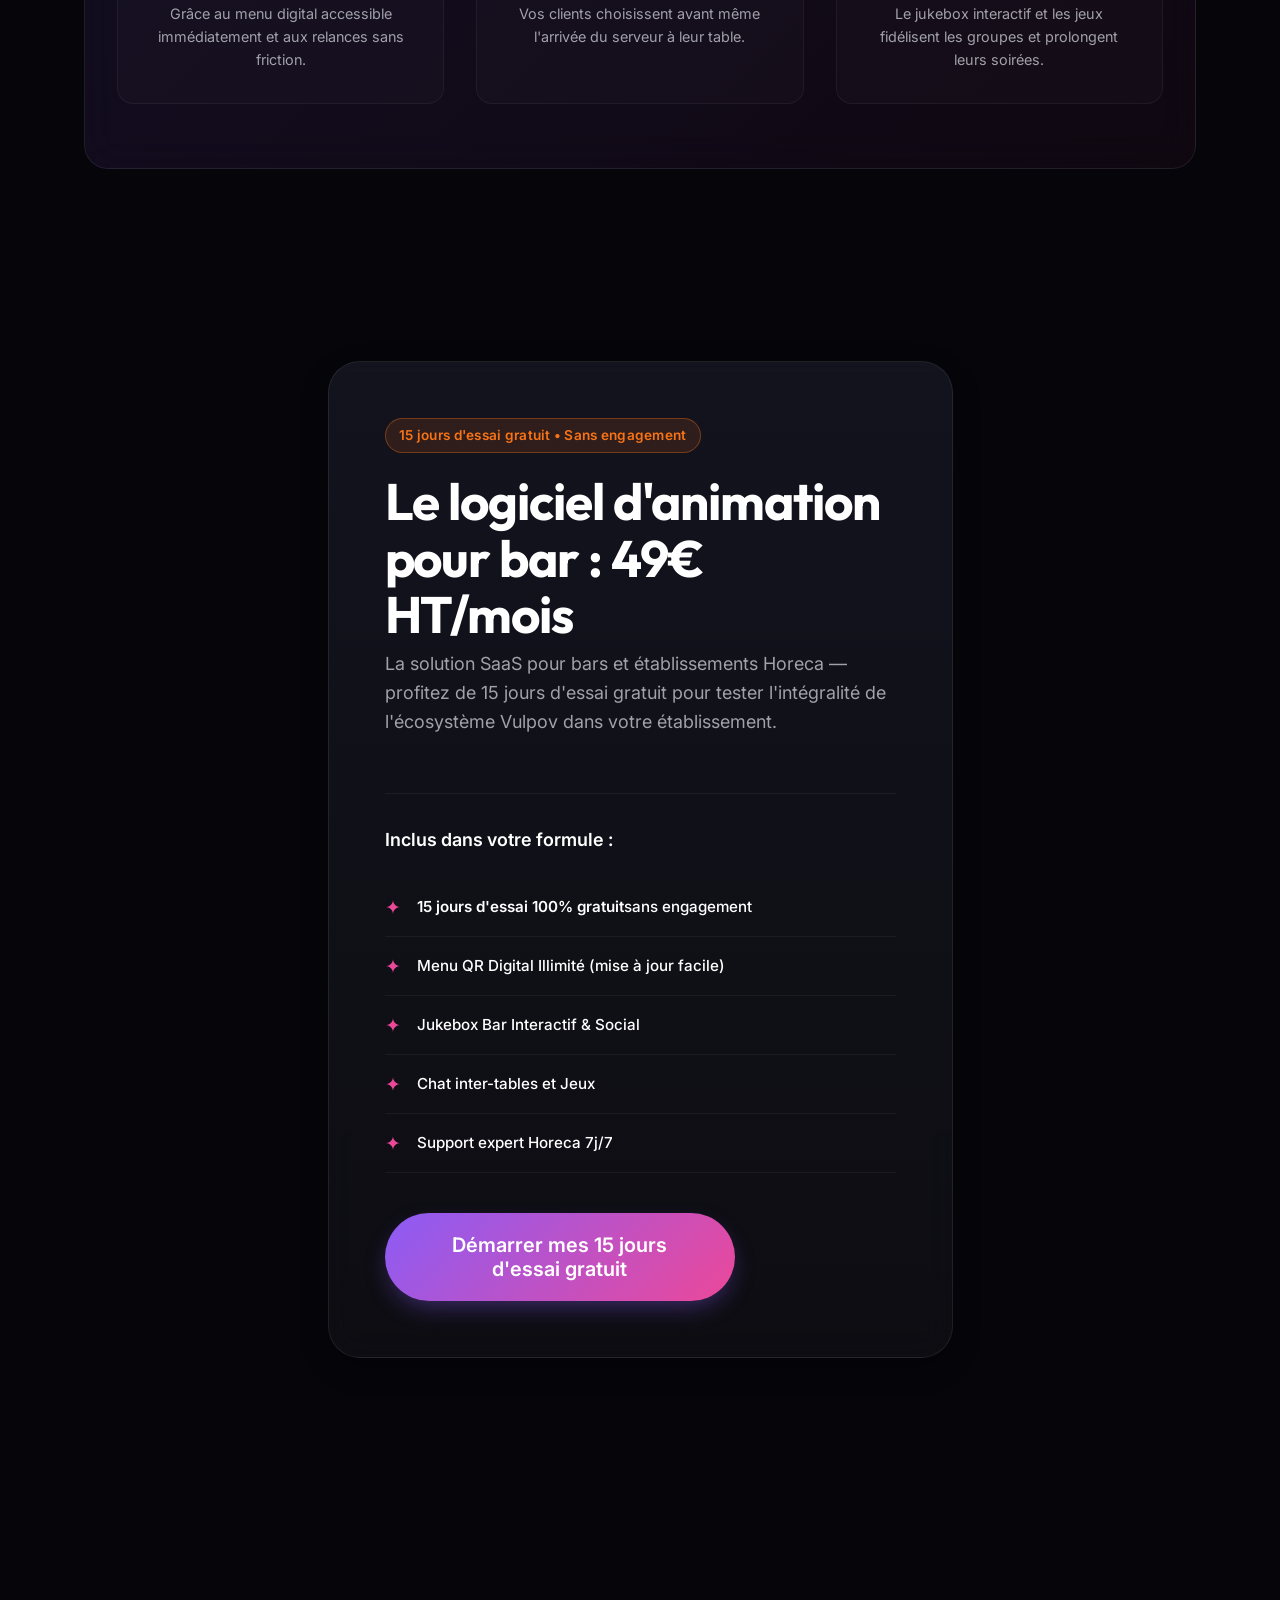
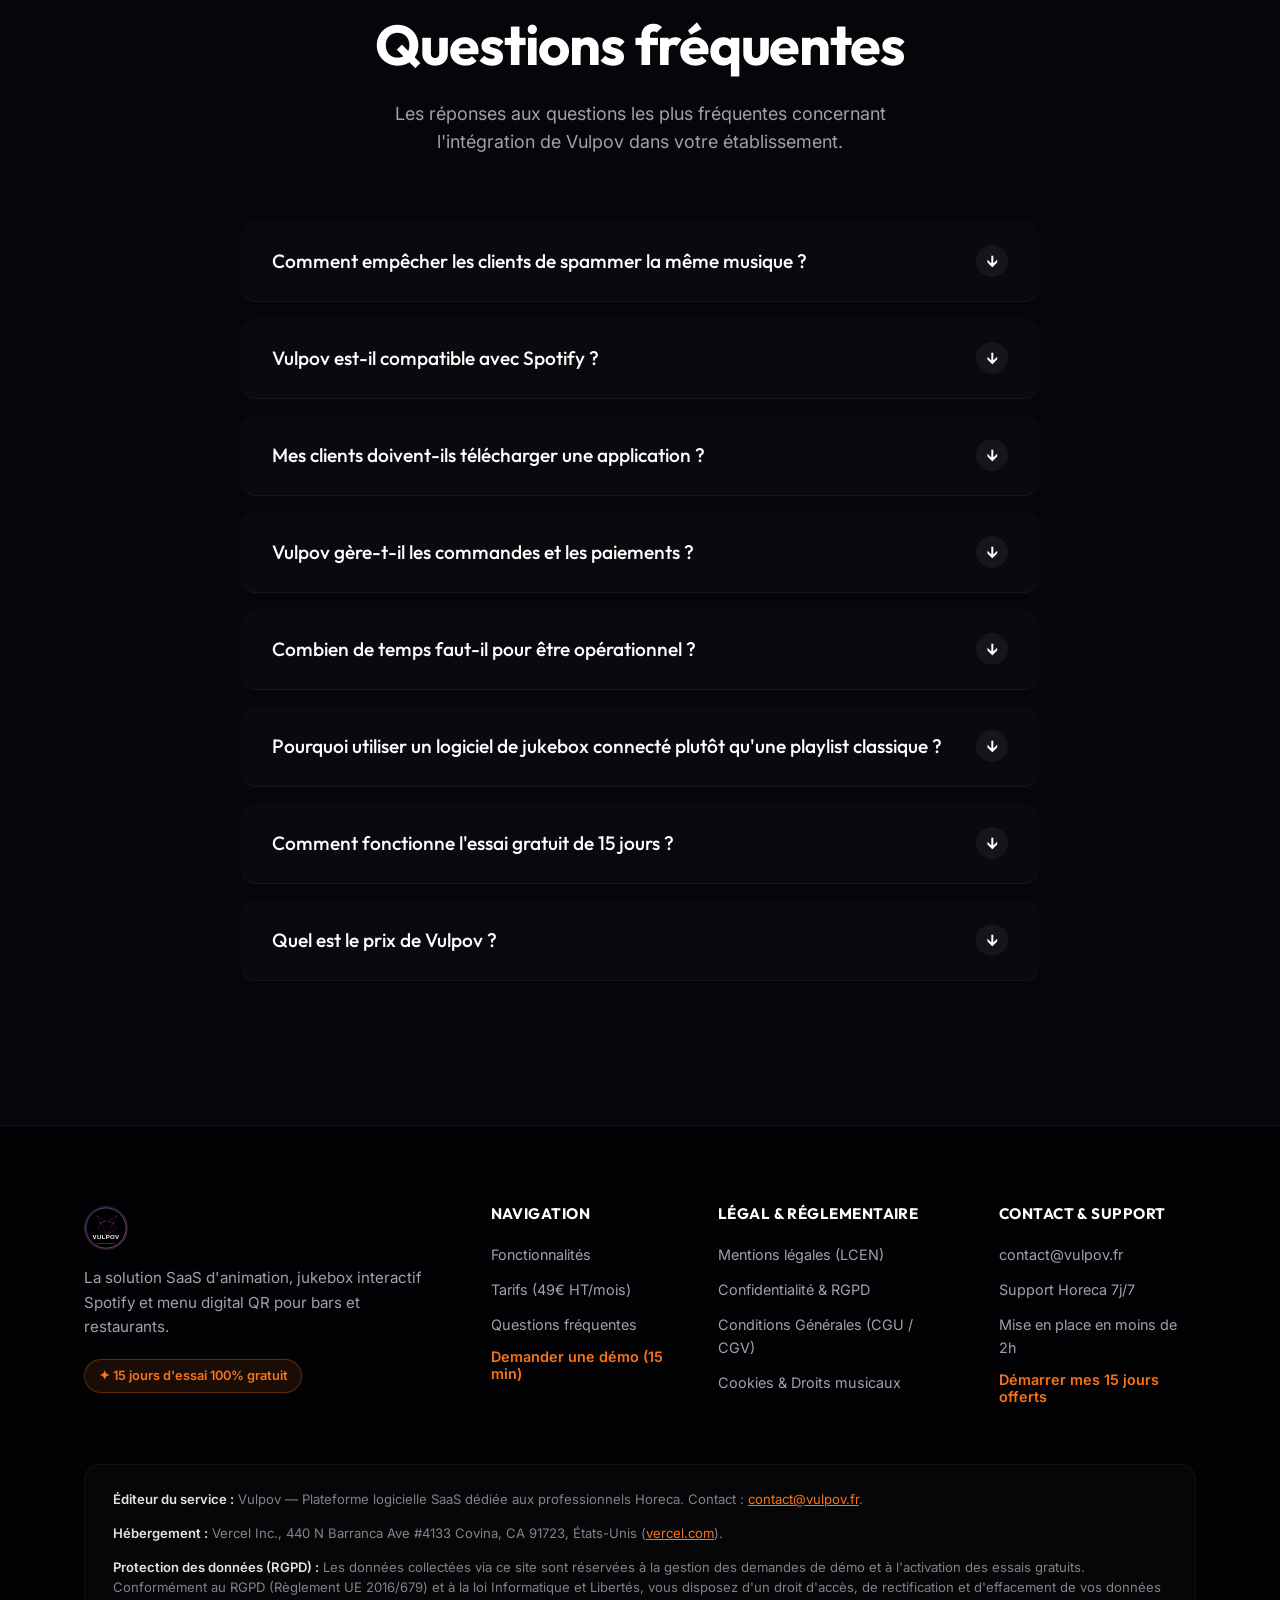
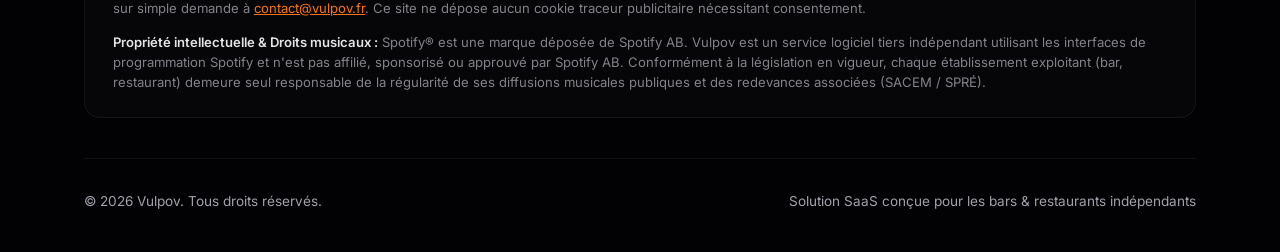
==== commit 85dd924f: "Add complete legal footer, notices, RGPD, CGU/CGV and legal modal" ====
--- a/index.html
+++ b/index.html
@@ -150,7 +150,7 @@
     <link rel="icon" type="image/png" sizes="16x16" href="favicon.png">
     <link rel="apple-touch-icon" sizes="180x180" href="apple-touch-icon.png">
 
-    <link rel="stylesheet" href="style.css?v=20">
+    <link rel="stylesheet" href="style.css?v=21">
     <link rel="preconnect" href="https://fonts.googleapis.com">
     <link rel="preconnect" href="https://fonts.gstatic.com" crossorigin>
     <link href="https://fonts.googleapis.com/css2?family=Inter:wght@400;500;600&family=Outfit:wght@500;600;700;800&display=swap" rel="stylesheet">
@@ -257,7 +257,6 @@
                         </div>
                     </div>
                 </div>
-            </div>
         </section>
 
 
@@ -419,18 +418,69 @@
 
     <footer class="footer">
         <div class="container">
-            <div class="footer-top">
-                <div class="footer-brand">
-                    <a href="/" class="logo">Vulpov</a>
-                    <p>La solution SaaS leader pour l'automatisation et l'ambiance des bars et restaurants.</p>
-                </div>
-                <div class="footer-links">
-                    <button class="btn btn-secondary open-modal-btn">Démarrer 15j d'essai gratuit</button>
-                    <a href="#">Légal</a>
-                </div>
-            </div>
+            <div class="footer-grid">
+                <div class="footer-col footer-brand">
+                    <a href="/" class="logo">
+                        <div class="logo-image circular">
+                            <img src="logo.svg" alt="Vulpov - Solution SaaS Jukebox connecté et Menu QR pour bars">
+                        </div>
+                    </a>
+                    <p class="footer-desc">La solution SaaS d'animation, jukebox interactif Spotify et menu digital QR pour bars et restaurants.</p>
+                    <div class="footer-badge">
+                        <span>✦ 15 jours d'essai 100% gratuit</span>
+                    </div>
+                </div>
+
+                <div class="footer-col">
+                    <h4 class="footer-title">Navigation</h4>
+                    <ul class="footer-nav">
+                        <li><a href="#features">Fonctionnalités</a></li>
+                        <li><a href="#pricing">Tarifs (49€ HT/mois)</a></li>
+                        <li><a href="#faq">Questions fréquentes</a></li>
+                        <li><button class="footer-link-btn open-modal-btn">Demander une démo (15 min)</button></li>
+                    </ul>
+                </div>
+
+                <div class="footer-col">
+                    <h4 class="footer-title">Légal & Réglementaire</h4>
+                    <ul class="footer-nav">
+                        <li><a href="mentions-legales.html" class="open-legal-btn" data-legal="mentions">Mentions légales (LCEN)</a></li>
+                        <li><a href="mentions-legales.html#rgpd" class="open-legal-btn" data-legal="rgpd">Confidentialité & RGPD</a></li>
+                        <li><a href="mentions-legales.html#cgu" class="open-legal-btn" data-legal="cgu">Conditions Générales (CGU / CGV)</a></li>
+                        <li><a href="mentions-legales.html#cookies" class="open-legal-btn" data-legal="cookies">Cookies & Droits musicaux</a></li>
+                    </ul>
+                </div>
+
+                <div class="footer-col">
+                    <h4 class="footer-title">Contact & Support</h4>
+                    <ul class="footer-nav">
+                        <li><a href="mailto:contact@vulpov.fr">contact@vulpov.fr</a></li>
+                        <li><span class="footer-text">Support Horeca 7j/7</span></li>
+                        <li><span class="footer-text">Mise en place en moins de 2h</span></li>
+                        <li><button class="footer-link-btn open-modal-btn">Démarrer mes 15 jours offerts</button></li>
+                    </ul>
+                </div>
+            </div>
+
+            <!-- Mentions obligatoires légales directes (Loi LCEN, RGPD, SACEM / Droits musicaux) -->
+            <div class="footer-legal-notice">
+                <div class="footer-legal-item">
+                    <strong>Éditeur du service :</strong> Vulpov — Plateforme logicielle SaaS dédiée aux professionnels Horeca. Contact : <a href="mailto:contact@vulpov.fr">contact@vulpov.fr</a>.
+                </div>
+                <div class="footer-legal-item">
+                    <strong>Hébergement :</strong> Vercel Inc., 440 N Barranca Ave #4133 Covina, CA 91723, États-Unis (<a href="https://vercel.com" target="_blank" rel="noopener">vercel.com</a>).
+                </div>
+                <div class="footer-legal-item">
+                    <strong>Protection des données (RGPD) :</strong> Les données collectées via ce site sont réservées à la gestion des demandes de démo et à l'activation des essais gratuits. Conformément au RGPD (Règlement UE 2016/679) et à la loi Informatique et Libertés, vous disposez d'un droit d'accès, de rectification et d'effacement de vos données sur simple demande à <a href="mailto:contact@vulpov.fr">contact@vulpov.fr</a>. Ce site ne dépose aucun cookie traceur publicitaire nécessitant consentement.
+                </div>
+                <div class="footer-legal-item">
+                    <strong>Propriété intellectuelle & Droits musicaux :</strong> Spotify® est une marque déposée de Spotify AB. Vulpov est un service logiciel tiers indépendant utilisant les interfaces de programmation Spotify et n'est pas affilié, sponsorisé ou approuvé par Spotify AB. Conformément à la législation en vigueur, chaque établissement exploitant (bar, restaurant) demeure seul responsable de la régularité de ses diffusions musicales publiques et des redevances associées (SACEM / SPRÉ).
+                </div>
+            </div>
+
             <div class="footer-bottom">
                 <p>&copy; 2026 Vulpov. Tous droits réservés.</p>
+                <p>Solution SaaS conçue pour les bars & restaurants indépendants</p>
             </div>
         </div>
     </footer>
@@ -471,6 +521,92 @@
         </div>
     </div>
 
-    <script src="script.js?v=8"></script>
+    <!-- Legal Details Modal -->
+    <div id="legal-modal" class="modal">
+        <div class="modal-content legal-modal-content">
+            <span class="close-modal close-legal-modal">&times;</span>
+            <div class="legal-modal-header">
+                <h2>Informations Légales & Conformité</h2>
+                <p>Mentions obligatoires conformément à la législation française et européenne (LCEN & RGPD).</p>
+            </div>
+
+            <div class="legal-tabs">
+                <button class="legal-tab-btn active" data-tab="mentions">Mentions Légales</button>
+                <button class="legal-tab-btn" data-tab="rgpd">Confidentialité & RGPD</button>
+                <button class="legal-tab-btn" data-tab="cgu">Conditions Générales (CGU / CGV)</button>
+                <button class="legal-tab-btn" data-tab="cookies">Cookies & Droits Musicaux</button>
+            </div>
+
+            <!-- Tab 1: Mentions légales -->
+            <div id="legal-tab-mentions" class="legal-tab-content active">
+                <h3>1. Éditeur de la plateforme</h3>
+                <p>Le site internet <strong>https://vulpov.fr</strong> et le service SaaS associé sont édités par l'équipe <strong>Vulpov</strong>, fournissant des solutions logicielles d'animation et de commande en salle pour débits de boissons et restaurants.</p>
+                <ul>
+                    <li><strong>Dénomination :</strong> Vulpov</li>
+                    <li><strong>Courrier électronique :</strong> <a href="mailto:contact@vulpov.fr">contact@vulpov.fr</a></li>
+                    <li><strong>Directeur de la publication :</strong> Direction Vulpov</li>
+                </ul>
+
+                <h3>2. Hébergeur du site</h3>
+                <p>Le site est hébergé par :</p>
+                <ul>
+                    <li><strong>Prestataire :</strong> Vercel Inc.</li>
+                    <li><strong>Adresse :</strong> 440 N Barranca Ave #4133, Covina, CA 91723, États-Unis</li>
+                    <li><strong>Site web :</strong> <a href="https://vercel.com" target="_blank" rel="noopener">https://vercel.com</a></li>
+                </ul>
+
+                <h3>3. Propriété intellectuelle</h3>
+                <p>Tous les éléments du site vulpov.fr (textes, images, graphismes, logo, icônes, logiciels et code) sont protégés au titre des droits de propriété intellectuelle. Toute reproduction, représentation, modification ou diffusion, totale ou partielle, sans l'accord exprès et écrit de Vulpov est strictement interdite.</p>
+            </div>
+
+            <!-- Tab 2: RGPD -->
+            <div id="legal-tab-rgpd" class="legal-tab-content">
+                <h3>1. Responsable du traitement</h3>
+                <p>Le responsable du traitement des données personnelles est <strong>Vulpov</strong> (contact@vulpov.fr).</p>
+
+                <h3>2. Données collectées et finalités</h3>
+                <p>Dans le cadre des formulaires de demande de démonstration et d'activation de la période d'essai gratuit de 15 jours, les données suivantes sont collectées : nom, prénom, email professionnel, nom de l'établissement, numéro de téléphone (facultatif).</p>
+                <p>Ces données sont strictement utilisées pour :</p>
+                <ul>
+                    <li>L'organisation et la tenue de la démonstration personnalisée (15 min) ;</li>
+                    <li>La configuration de l'espace de test de 15 jours gratuits pour votre bar ;</li>
+                    <li>Le support technique et la gestion de la relation client.</li>
+                </ul>
+
+                <h3>3. Durée de conservation et destinataires</h3>
+                <p>Les données prospects sont conservées pendant une durée maximale de 3 ans à compter du dernier contact actif. Les données ne sont jamais vendues, louées ni cédées à des tiers à des fins commerciales ou publicitaires.</p>
+
+                <h3>4. Vos droits (RGPD)</h3>
+                <p>Conformément au Règlement Général sur la Protection des Données (RGPD - Règlement UE 2016/679) et à la loi Informatique et Libertés, vous bénéficiez à tout moment d'un droit d'accès, de rectification, de portabilité, de suppression et d'opposition sur vos données. Pour faire valoir vos droits, contactez : <a href="mailto:contact@vulpov.fr">contact@vulpov.fr</a>.</p>
+            </div>
+
+            <!-- Tab 3: CGU / CGV -->
+            <div id="legal-tab-cgu" class="legal-tab-content">
+                <h3>1. Objet du service</h3>
+                <p>Vulpov met à disposition des professionnels de l'hôtellerie, de la restauration et des bars (Horeca) un logiciel SaaS sans matériel permettant d'animer leur salle : consultation de menu via QR code, sélection collaborative de titres sur compte Spotify avec contrôle anti-spam, chat et jeux.</p>
+
+                <h3>2. Essai gratuit de 15 jours</h3>
+                <p>Chaque nouvel établissement peut activer une période d'essai gratuit de <strong>15 jours consécutifs</strong>, 100% fonctionnelle et sans aucun engagement. Aucun moyen de paiement n'est exigé obligatoirement pour débuter l'essai et aucun prélèvement n'est effectué sans confirmation explicite du gérant.</p>
+
+                <h3>3. Tarification et résiliation</h3>
+                <p>À l'issue de l'essai gratuit, l'abonnement mensuel à Vulpov est proposé à <strong>49€ HT par mois</strong> sans engagement de durée. L'abonnement est résiliable à tout moment sans motif ni frais sur simple notification par email.</p>
+
+                <h3>4. Responsabilité musicale (SACEM / SPRÉ)</h3>
+                <p>Vulpov est un outil technologique permettant de programmer la lecture de titres via les API Spotify. L'établissement exploitant (bar, restaurant) demeure légalement le seul diffuseur public et conserve l'entière responsabilité de s'acquitter des redevances obligatoires pour la sonorisation publique auprès de la SACEM et de la SPRÉ.</p>
+            </div>
+
+            <!-- Tab 4: Cookies & Spotify -->
+            <div id="legal-tab-cookies" class="legal-tab-content">
+                <h3>1. Politique relative aux cookies</h3>
+                <p>Le site https://vulpov.fr applique une politique stricte de respect de la vie privée. Il ne dépose <strong>aucun cookie tiers publicitaire</strong>, ni aucun traceur de profilage ou de re-ciblage.</p>
+                <p>Seuls des cookies techniques strictement nécessaires au fonctionnement du site et de session peuvent être utilisés, dispensés de consentement préalable selon les directives de la CNIL.</p>
+
+                <h3>2. Mention de marque Spotify®</h3>
+                <p>Spotify® est une marque déposée de <strong>Spotify AB</strong>. Vulpov utilise les interfaces de programmation d'application (API) publiques de Spotify afin de permettre la sélection musicale par les clients. Vulpov est un éditeur de logiciels tiers indépendant et n'entretient aucun lien capitalistique, d'affiliation ou de sponsoring avec Spotify AB.</p>
+            </div>
+        </div>
+    </div>
+
+    <script src="script.js?v=9"></script>
 </body>
 </html>
--- a/style.css
+++ b/style.css
@@ -351,13 +351,231 @@
 .faq-accordion.active .faq-answer { max-height: 400px; }
 
 /* Footer */
-.footer { padding: 4rem 0 2rem; border-top: 1px solid rgba(255,255,255,0.05); background: #020204; position: relative; z-index: 2; }
-.footer-top { display: flex; justify-content: space-between; align-items: flex-start; margin-bottom: 4rem; flex-wrap: wrap; gap: 2rem; }
-.footer-brand .logo { font-size: 1.5rem; margin-bottom: 1rem; display: inline-block; }
-.footer-links { display: flex; gap: 2rem; align-items: center; }
-.footer-links a { color: var(--text-secondary); text-decoration: none; font-size: 0.9rem; }
-.footer-links a:hover { color: white; }
-.footer-bottom { border-top: 1px solid rgba(255,255,255,0.05); padding-top: 2rem; color: var(--text-secondary); font-size: 0.85rem; text-align: center; }
+.footer {
+    padding: 5rem 0 2.5rem;
+    border-top: 1px solid rgba(255,255,255,0.06);
+    background: #020204;
+    position: relative;
+    z-index: 2;
+}
+.footer-grid {
+    display: grid;
+    grid-template-columns: 2fr 1fr 1.3fr 1.1fr;
+    gap: 3rem;
+    margin-bottom: 3.5rem;
+}
+@media (max-width: 992px) {
+    .footer-grid {
+        grid-template-columns: 1fr 1fr;
+        gap: 2.5rem;
+    }
+}
+@media (max-width: 576px) {
+    .footer-grid {
+        grid-template-columns: 1fr;
+        gap: 2rem;
+    }
+}
+.footer-brand .logo {
+    font-size: 1.5rem;
+    margin-bottom: 1rem;
+    display: inline-block;
+}
+.footer-desc {
+    color: var(--text-secondary);
+    font-size: 0.95rem;
+    line-height: 1.6;
+    margin-bottom: 1.25rem;
+    max-width: 340px;
+}
+.footer-badge {
+    display: inline-flex;
+    align-items: center;
+    background: rgba(249, 115, 22, 0.1);
+    border: 1px solid rgba(249, 115, 22, 0.3);
+    color: var(--accent);
+    padding: 0.35rem 0.85rem;
+    border-radius: 99px;
+    font-size: 0.8rem;
+    font-weight: 600;
+}
+.footer-title {
+    font-size: 0.95rem;
+    font-family: var(--font-heading);
+    color: white;
+    margin-bottom: 1.25rem;
+    letter-spacing: 0.03em;
+    text-transform: uppercase;
+}
+.footer-nav {
+    list-style: none;
+    padding: 0;
+    margin: 0;
+    display: flex;
+    flex-direction: column;
+    gap: 0.75rem;
+}
+.footer-nav li {
+    padding: 0;
+    margin: 0;
+    font-size: 0.9rem;
+}
+.footer-nav a {
+    color: var(--text-secondary);
+    text-decoration: none;
+    transition: color 0.2s ease;
+}
+.footer-nav a:hover {
+    color: white;
+}
+.footer-link-btn {
+    background: none;
+    border: none;
+    padding: 0;
+    color: var(--accent);
+    font-family: inherit;
+    font-size: 0.9rem;
+    font-weight: 600;
+    cursor: pointer;
+    text-align: left;
+    transition: opacity 0.2s ease;
+}
+.footer-link-btn:hover {
+    opacity: 0.85;
+    text-decoration: underline;
+}
+.footer-text {
+    color: var(--text-secondary);
+    font-size: 0.9rem;
+}
+
+/* Legal Mandatory Notice Box */
+.footer-legal-notice {
+    background: rgba(255, 255, 255, 0.02);
+    border: 1px solid rgba(255, 255, 255, 0.05);
+    border-radius: 16px;
+    padding: 1.5rem 1.75rem;
+    margin-bottom: 2.5rem;
+    display: flex;
+    flex-direction: column;
+    gap: 0.85rem;
+}
+.footer-legal-item {
+    font-size: 0.82rem;
+    color: rgba(161, 161, 170, 0.8);
+    line-height: 1.55;
+}
+.footer-legal-item strong {
+    color: #e4e4e7;
+    font-weight: 600;
+}
+.footer-legal-item a {
+    color: var(--accent);
+    text-decoration: underline;
+}
+
+.footer-bottom {
+    border-top: 1px solid rgba(255,255,255,0.05);
+    padding-top: 2rem;
+    display: flex;
+    justify-content: space-between;
+    align-items: center;
+    flex-wrap: wrap;
+    gap: 1rem;
+    color: var(--text-secondary);
+    font-size: 0.85rem;
+}
+@media (max-width: 576px) {
+    .footer-bottom {
+        flex-direction: column;
+        text-align: center;
+    }
+}
+.footer-bottom p {
+    margin: 0;
+    font-size: 0.85rem;
+}
+
+/* Legal Modal */
+.modal-content.legal-modal-content {
+    max-width: 800px;
+    padding: 2.25rem 2.5rem;
+    max-height: 90vh;
+}
+.legal-modal-header {
+    border-bottom: 1px solid rgba(255, 255, 255, 0.08);
+    padding-bottom: 1rem;
+    margin-bottom: 1.25rem;
+}
+.legal-modal-header h2 {
+    font-size: 1.75rem;
+    text-align: left;
+    margin-bottom: 0.25rem;
+}
+.legal-modal-header p {
+    font-size: 0.85rem;
+    margin: 0;
+    color: var(--text-muted);
+}
+.legal-tabs {
+    display: flex;
+    gap: 0.5rem;
+    border-bottom: 1px solid rgba(255, 255, 255, 0.08);
+    margin-bottom: 1.75rem;
+    overflow-x: auto;
+    padding-bottom: 0.5rem;
+    scrollbar-width: thin;
+}
+.legal-tab-btn {
+    background: transparent;
+    border: 1px solid rgba(255, 255, 255, 0.1);
+    color: var(--text-secondary);
+    padding: 0.5rem 1rem;
+    border-radius: 8px;
+    cursor: pointer;
+    font-family: inherit;
+    font-size: 0.85rem;
+    white-space: nowrap;
+    transition: all 0.2s ease;
+}
+.legal-tab-btn:hover {
+    color: white;
+    background: rgba(255, 255, 255, 0.05);
+}
+.legal-tab-btn.active {
+    background: rgba(249, 115, 22, 0.15);
+    border-color: var(--accent);
+    color: white;
+    font-weight: 600;
+}
+.legal-tab-content {
+    display: none;
+    line-height: 1.7;
+    font-size: 0.95rem;
+}
+.legal-tab-content.active {
+    display: block;
+}
+.legal-tab-content h3 {
+    font-size: 1.25rem;
+    margin: 1.5rem 0 0.5rem;
+    color: white;
+}
+.legal-tab-content h3:first-child {
+    margin-top: 0;
+}
+.legal-tab-content p, .legal-tab-content li {
+    color: #a1a1aa;
+    font-size: 0.92rem;
+    margin-bottom: 0.75rem;
+}
+.legal-tab-content ul {
+    padding-left: 1.25rem;
+    margin-bottom: 1rem;
+}
+.legal-tab-content strong {
+    color: #f4f4f5;
+}
 
 /* Modal */
 .modal { display: none; position: fixed; z-index: 2000; left: 0; top: 0; width: 100%; height: 100%; background-color: rgba(0,0,0, 0.8); backdrop-filter: blur(10px); opacity: 0; transition: opacity 0.3s; }
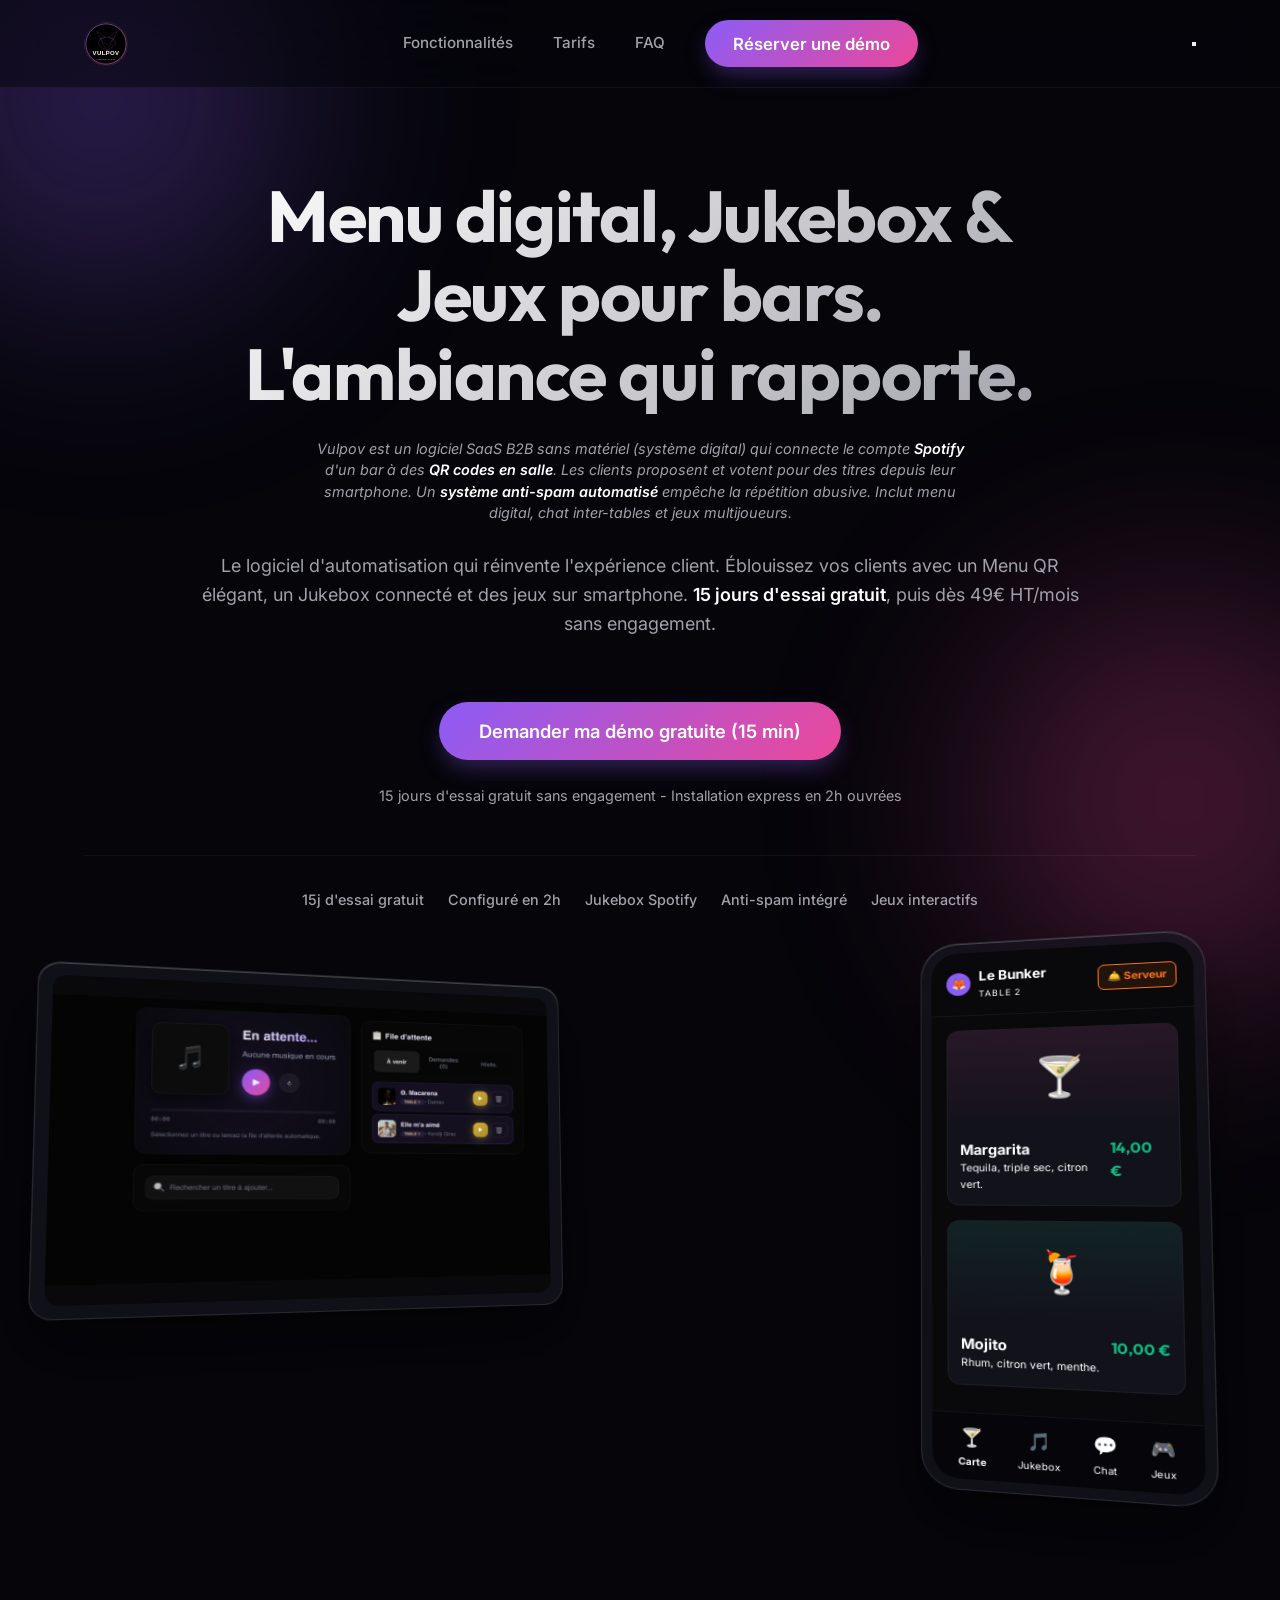
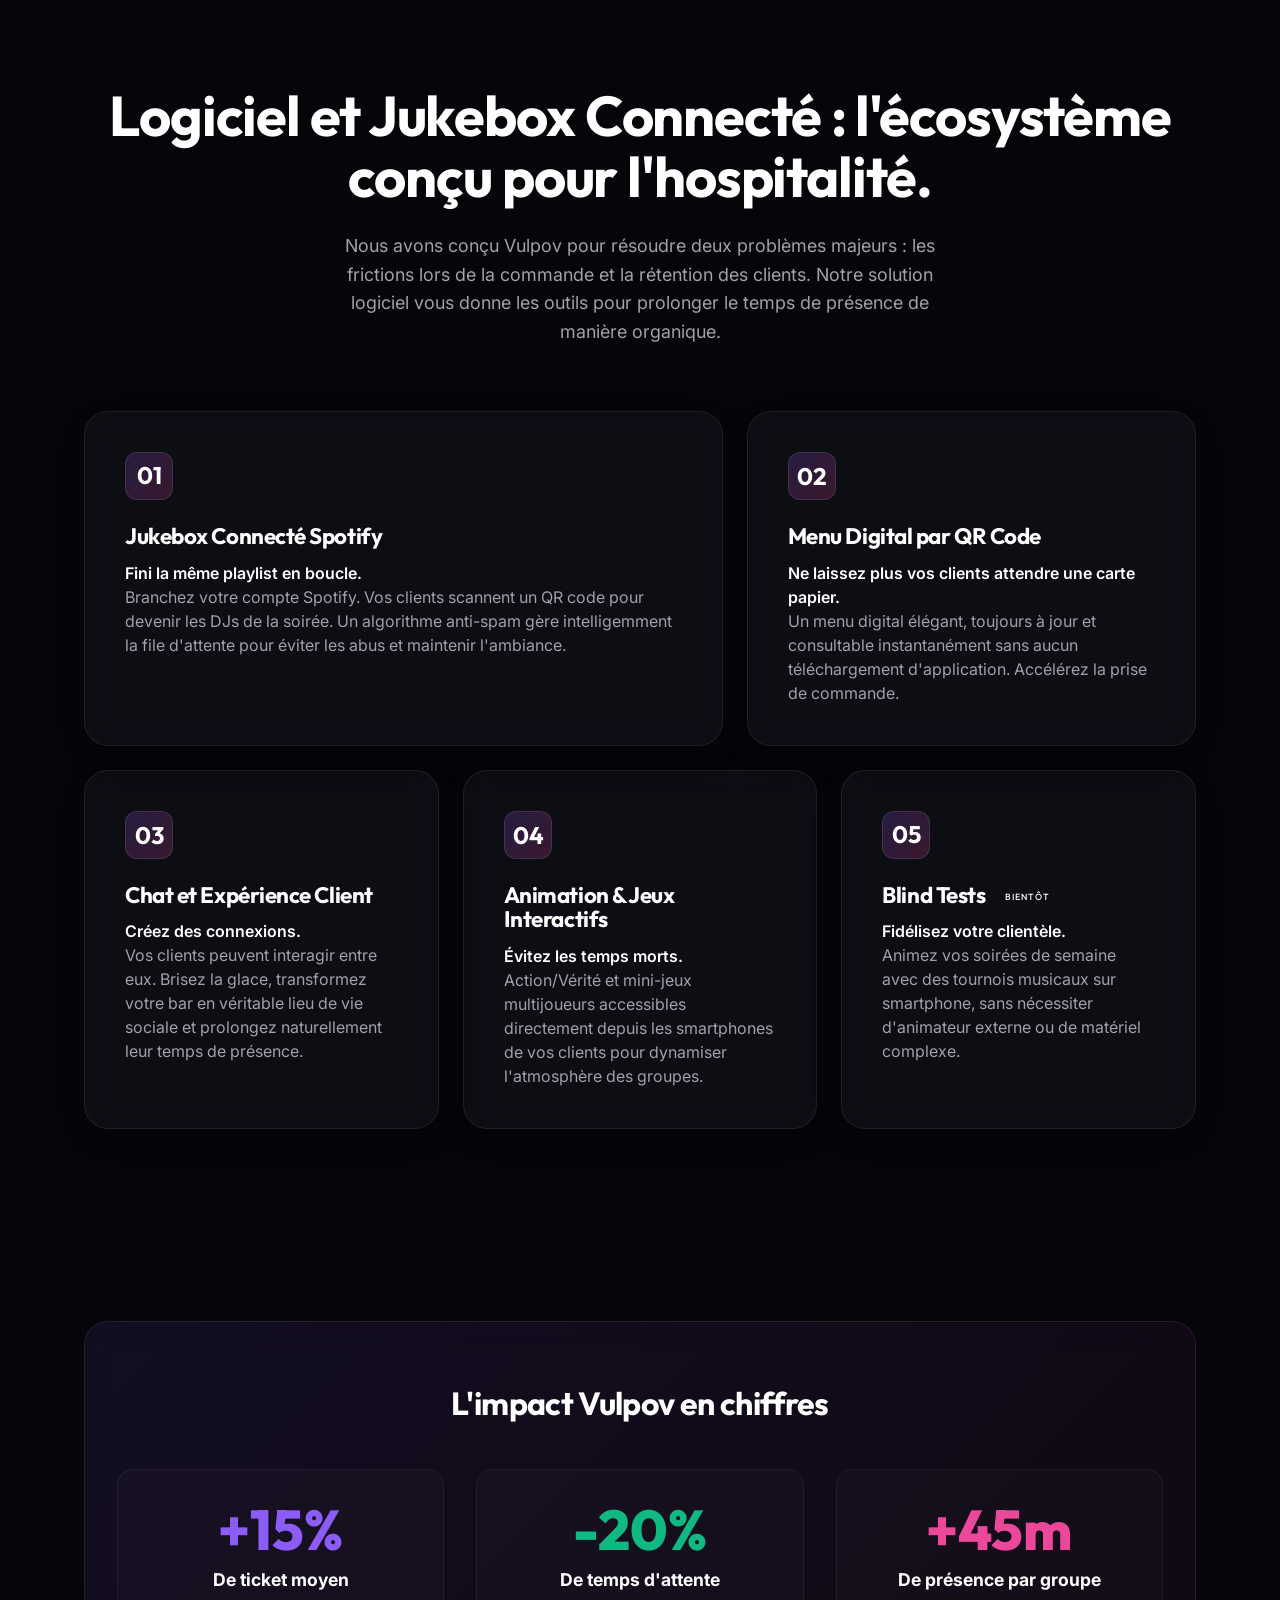
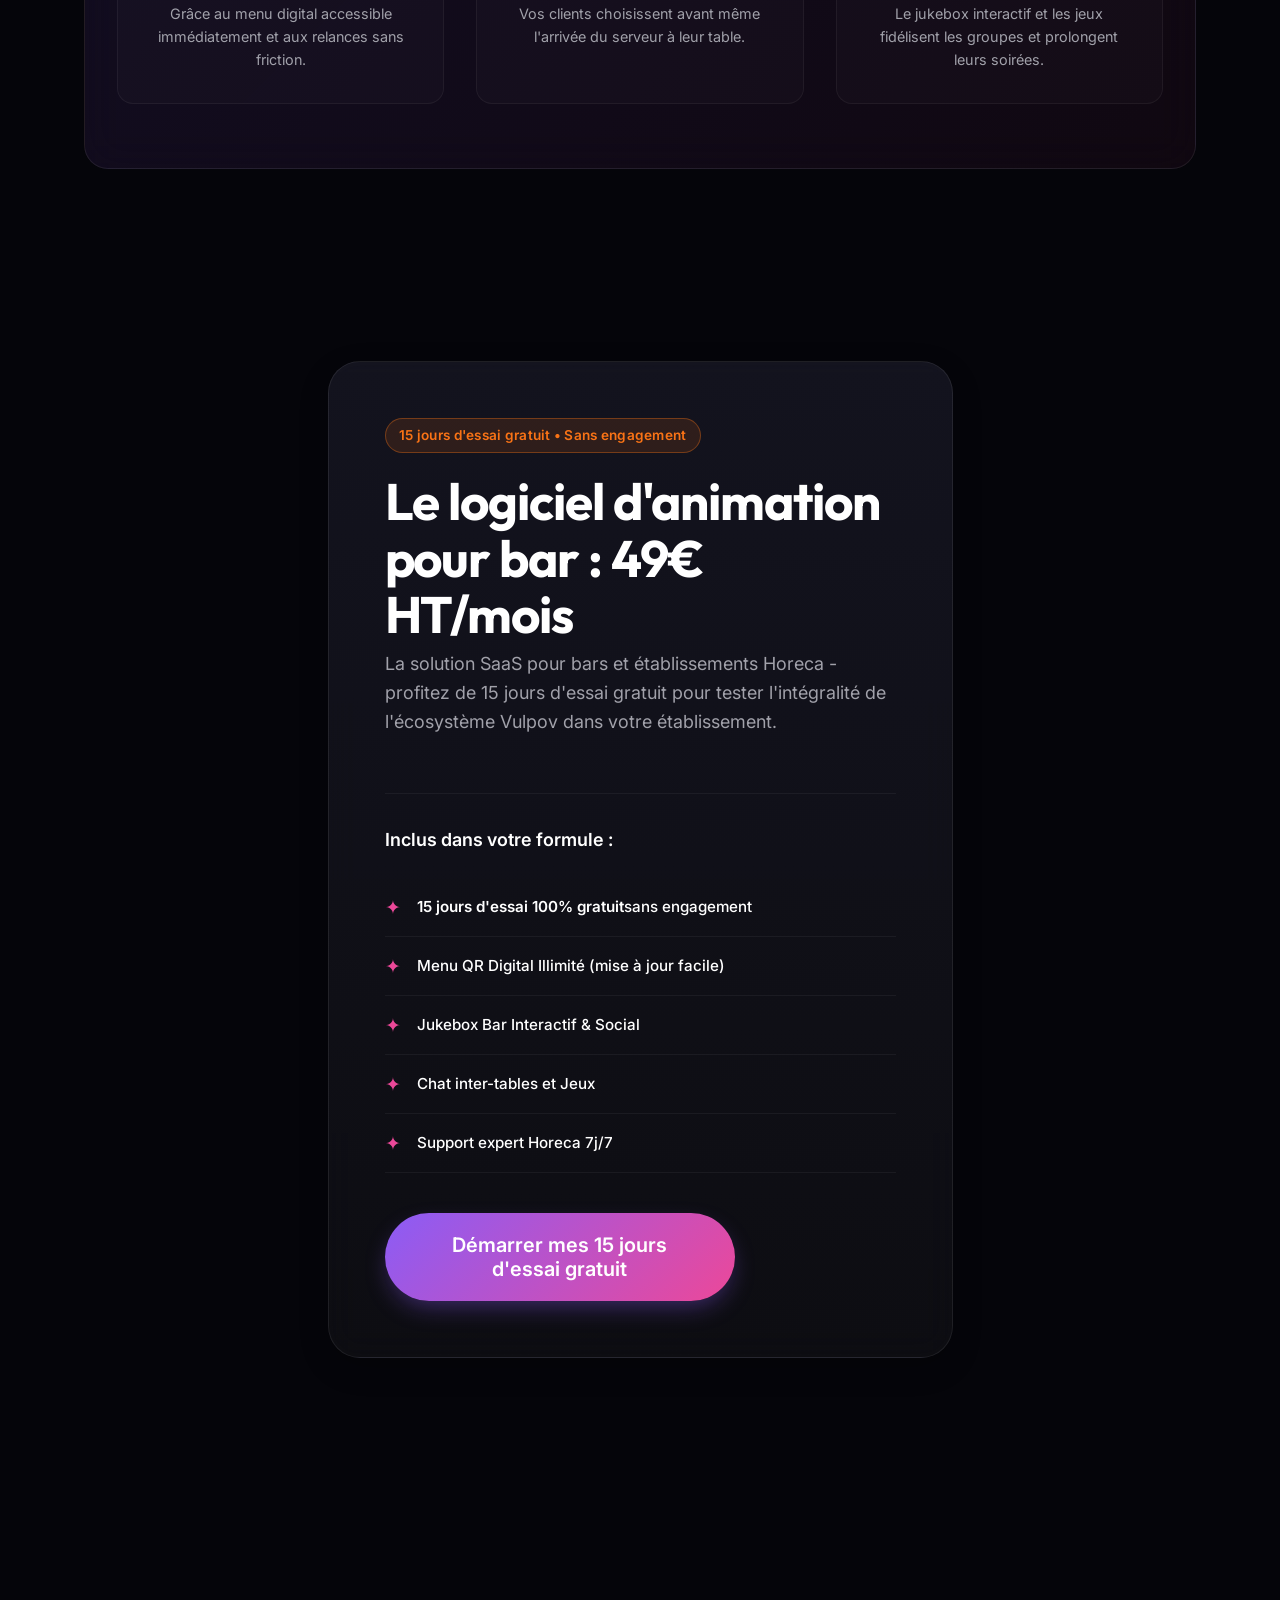
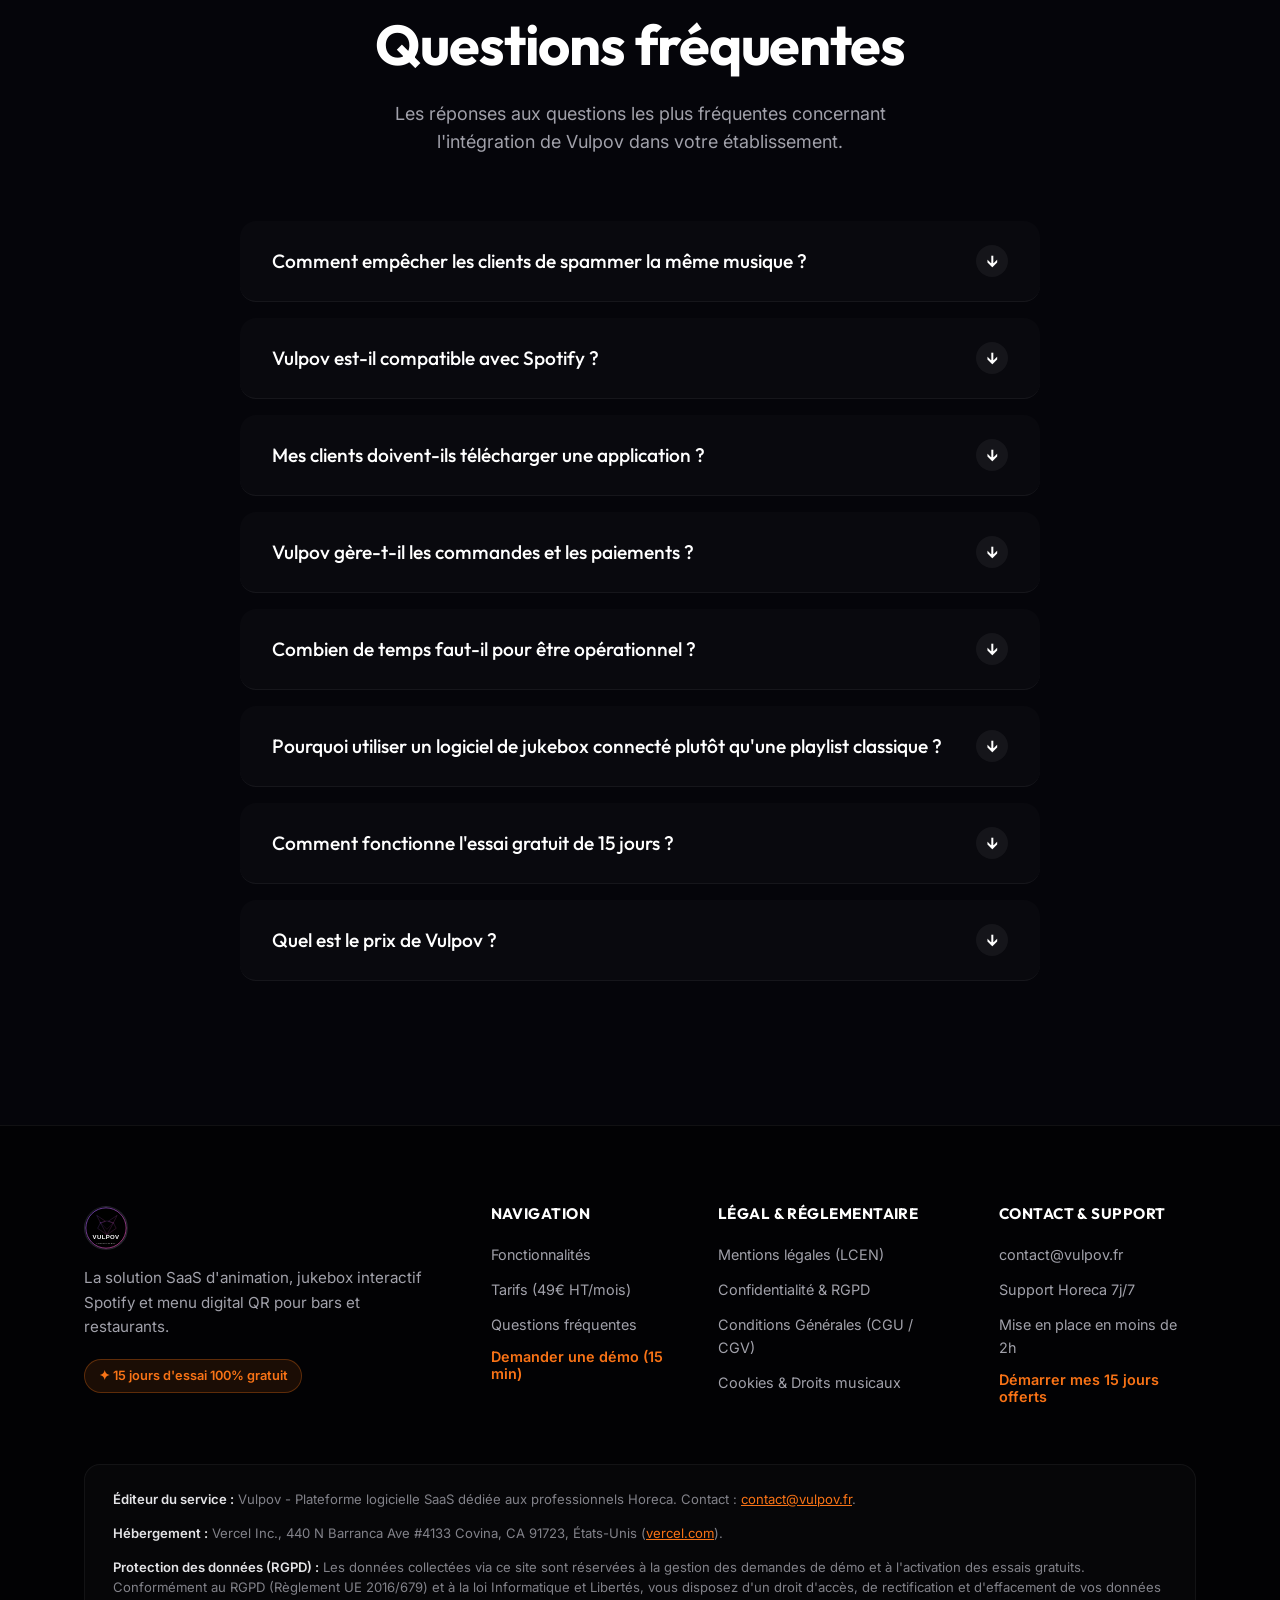
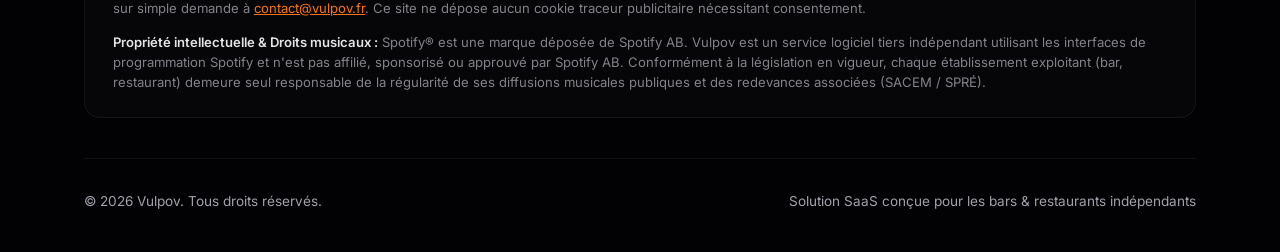
==== commit dc4036fa: "SEO: Replace all AI em-dashes with standard hyphens across title, meta, content and legal notices" ====
--- a/index.html
+++ b/index.html
@@ -4,15 +4,15 @@
     <meta charset="UTF-8">
     <meta name="viewport" content="width=device-width, initial-scale=1.0">
     <meta name="robots" content="index, follow">
-    <title>Vulpov — Logiciel Jukebox Connecté & Automatisation pour Bar</title>
-    <meta name="description" content="Vulpov est le logiciel SaaS d'automatisation et d'animation musicale pour bar. Jukebox connecté Spotify, menu digital QR et jeux. 15 jours d'essai gratuit, dès 49€/mois.">
+    <title>Vulpov - Logiciel Jukebox Connecté & Automatisation pour Bar</title>
+    <meta name="description" content="Vulpov est le logiciel SaaS d'automatisation et de jukebox connecté Spotify pour bar. Menu digital QR et jeux inclus. 15 jours d'essai gratuit, dès 49€/mois.">
     <meta name="keywords" content="logiciel pour bar, automatisation bar, jukebox connecté, animation musicale bar, menu digital, SaaS bar, expérience client bar">
     <link rel="canonical" href="https://www.vulpov.fr/">
 
-    <!-- Open Graph — LinkedIn, WhatsApp, Facebook -->
+    <!-- Open Graph - LinkedIn, WhatsApp, Facebook -->
     <meta property="og:type" content="website">
     <meta property="og:url" content="https://vulpov.fr/">
-    <meta property="og:title" content="Vulpov — Jukebox Connecté Spotify pour bars (15 jours d'essai gratuit)">
+    <meta property="og:title" content="Vulpov - Jukebox Connecté Spotify pour bars (15 jours d'essai gratuit)">
     <meta property="og:description" content="Vos clients pilotent la musique de votre bar via QR code, directement depuis Spotify. 15 jours d'essai gratuit sans engagement.">
     <meta property="og:image" content="https://vulpov.fr/logo.png">
     <meta property="og:image:width" content="1200">
@@ -23,11 +23,11 @@
     <!-- Twitter Card -->
     <meta property="twitter:card" content="summary_large_image">
     <meta property="twitter:url" content="https://vulpov.fr/">
-    <meta property="twitter:title" content="Vulpov — Jukebox Connecté Spotify pour bars (15 jours d'essai gratuit)">
+    <meta property="twitter:title" content="Vulpov - Jukebox Connecté Spotify pour bars (15 jours d'essai gratuit)">
     <meta property="twitter:description" content="Vos clients pilotent la musique de votre bar via QR code, directement depuis Spotify. 15 jours d'essai gratuit sans engagement.">
     <meta property="twitter:image" content="https://vulpov.fr/logo.png">
 
-    <!-- Schema.org JSON-LD — SoftwareApplication (enrichi pour GEO) -->
+    <!-- Schema.org JSON-LD - SoftwareApplication (enrichi pour GEO) -->
     <script type="application/ld+json">
     {
       "@context": "https://schema.org",
@@ -70,7 +70,7 @@
     }
     </script>
 
-    <!-- Schema.org JSON-LD — FAQPage conversationnelle (GEO : ChatGPT, Perplexity, Google) -->
+    <!-- Schema.org JSON-LD - FAQPage conversationnelle (GEO : ChatGPT, Perplexity, Google) -->
     <script type="application/ld+json">
     {
       "@context": "https://schema.org",
@@ -189,7 +189,7 @@
                     <div class="hero-actions reveal">
                         <button class="btn btn-lg btn-primary open-modal-btn">Demander ma démo gratuite (15 min)</button>
                     </div>
-                    <p class="urgency-text reveal" style="margin-top: 1.5rem; font-size: 0.9rem; color: var(--text-secondary);">15 jours d'essai gratuit sans engagement — Installation express en 2h ouvrées</p>
+                    <p class="urgency-text reveal" style="margin-top: 1.5rem; font-size: 0.9rem; color: var(--text-secondary);">15 jours d'essai gratuit sans engagement - Installation express en 2h ouvrées</p>
                 </div>
                 
                 <!-- Bande de réassurance -->
@@ -335,7 +335,7 @@
                     <div class="pricing-header">
                         <div class="badge">15 jours d'essai gratuit • Sans engagement</div>
                         <h2>Le logiciel d'animation pour bar : 49€ HT/mois</h2>
-                        <p class="pricing-desc">La solution SaaS pour bars et établissements Horeca — profitez de 15 jours d'essai gratuit pour tester l'intégralité de l'écosystème Vulpov dans votre établissement.</p>
+                        <p class="pricing-desc">La solution SaaS pour bars et établissements Horeca - profitez de 15 jours d'essai gratuit pour tester l'intégralité de l'écosystème Vulpov dans votre établissement.</p>
                     </div>
                     <div class="pricing-body">
                         <p><strong>Inclus dans votre formule :</strong></p>
@@ -465,7 +465,7 @@
             <!-- Mentions obligatoires légales directes (Loi LCEN, RGPD, SACEM / Droits musicaux) -->
             <div class="footer-legal-notice">
                 <div class="footer-legal-item">
-                    <strong>Éditeur du service :</strong> Vulpov — Plateforme logicielle SaaS dédiée aux professionnels Horeca. Contact : <a href="mailto:contact@vulpov.fr">contact@vulpov.fr</a>.
+                    <strong>Éditeur du service :</strong> Vulpov - Plateforme logicielle SaaS dédiée aux professionnels Horeca. Contact : <a href="mailto:contact@vulpov.fr">contact@vulpov.fr</a>.
                 </div>
                 <div class="footer-legal-item">
                     <strong>Hébergement :</strong> Vercel Inc., 440 N Barranca Ave #4133 Covina, CA 91723, États-Unis (<a href="https://vercel.com" target="_blank" rel="noopener">vercel.com</a>).
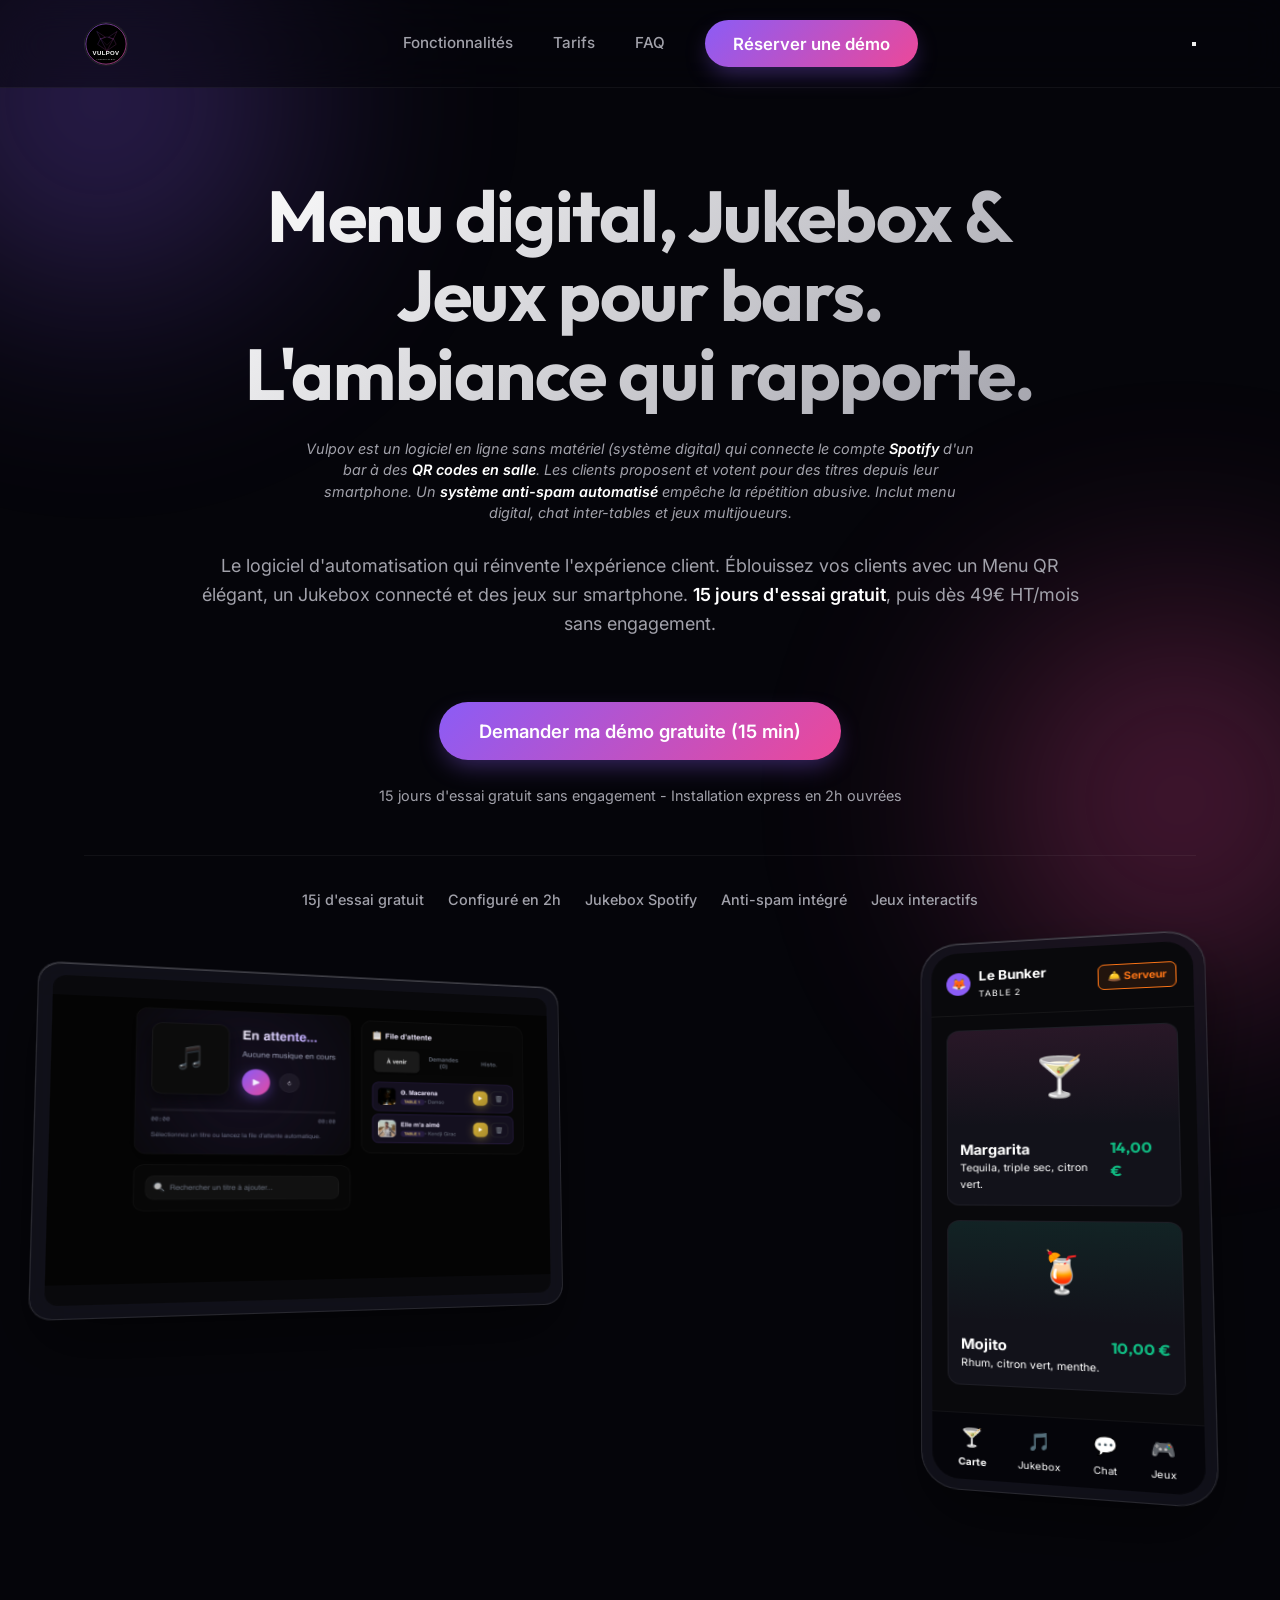
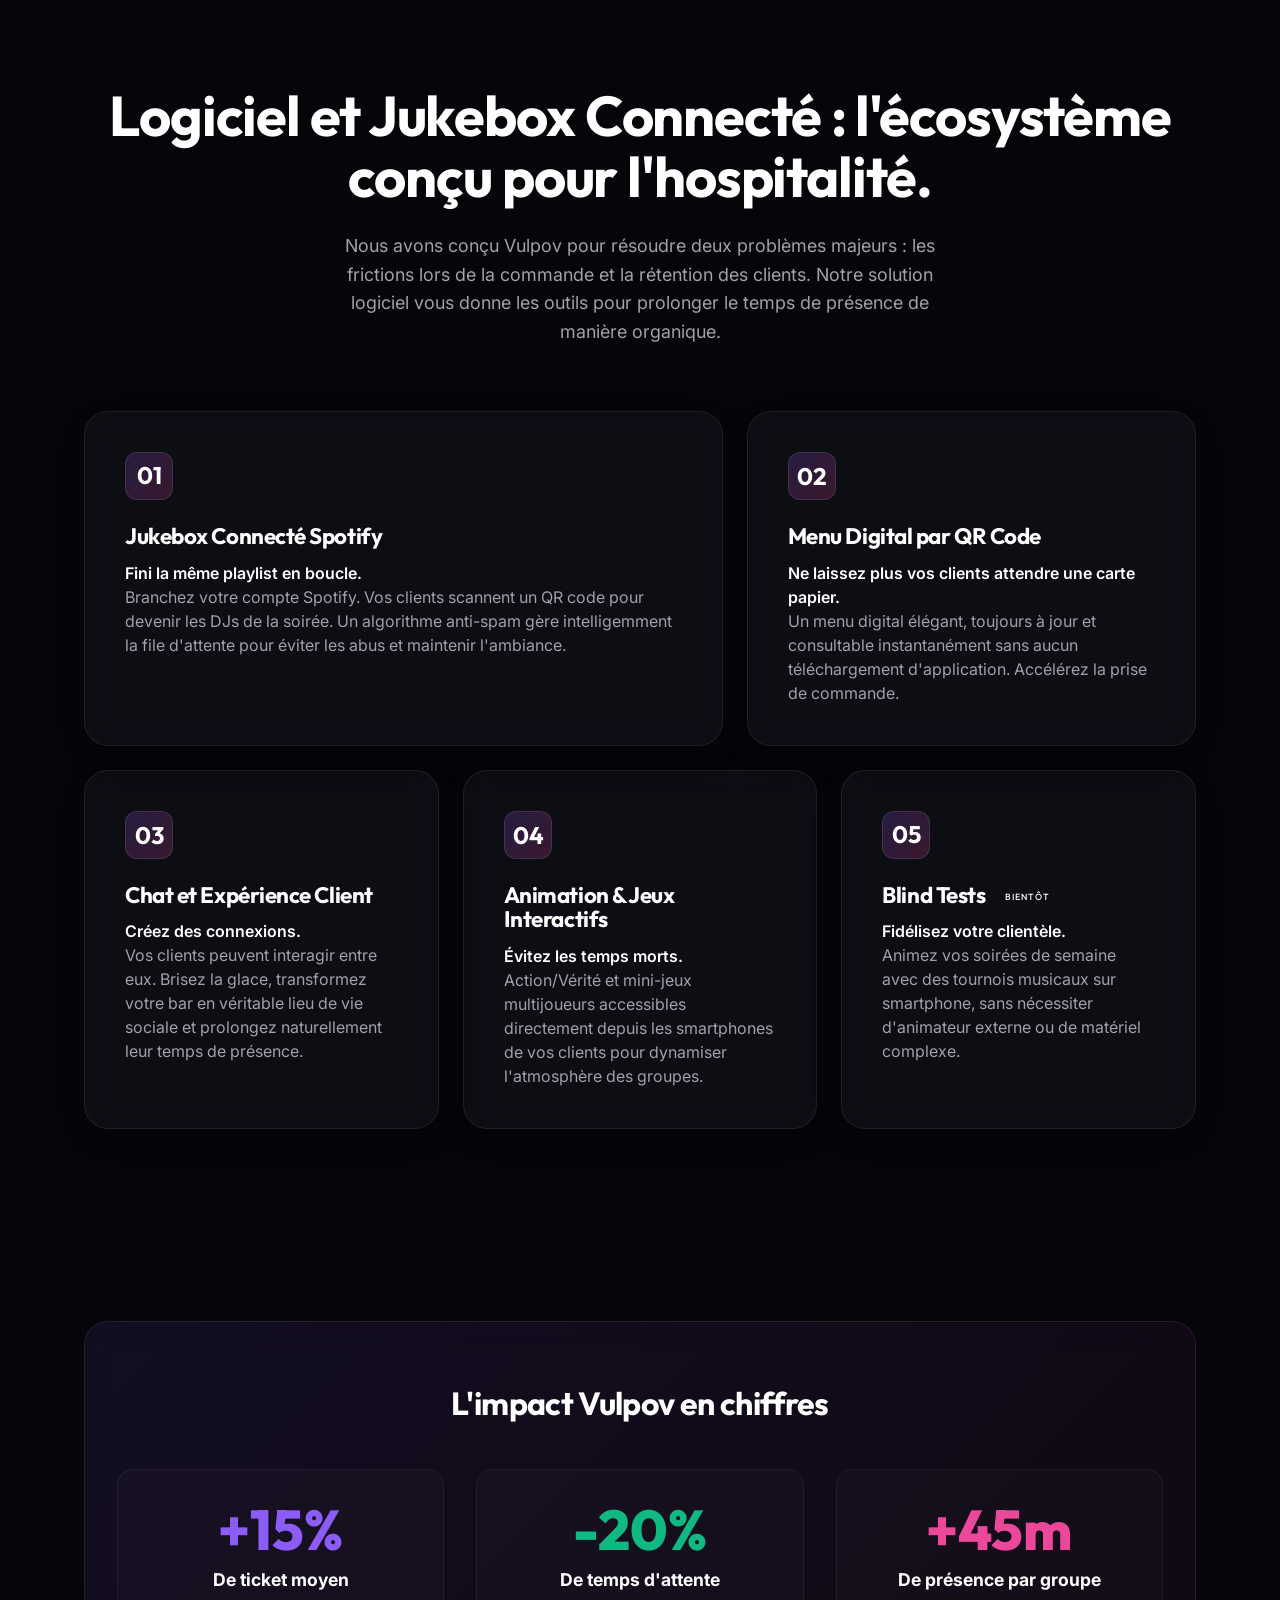
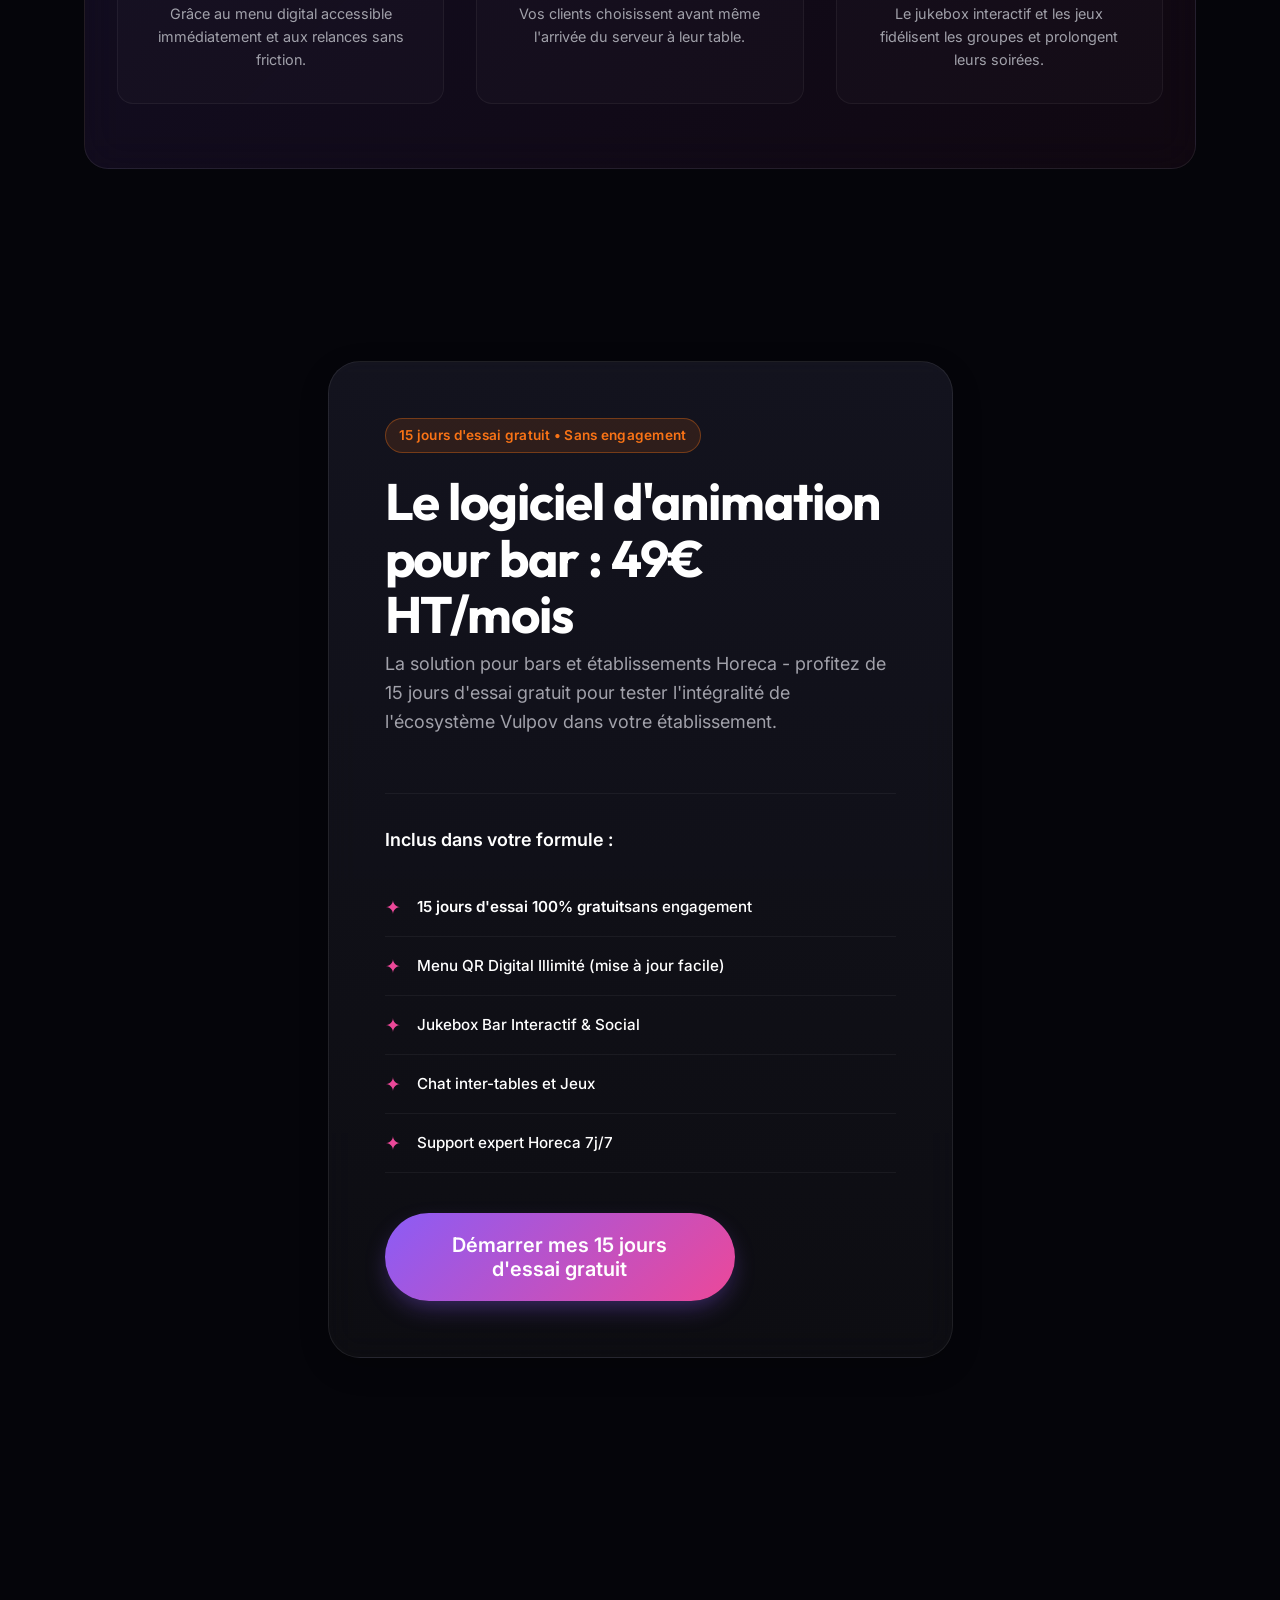
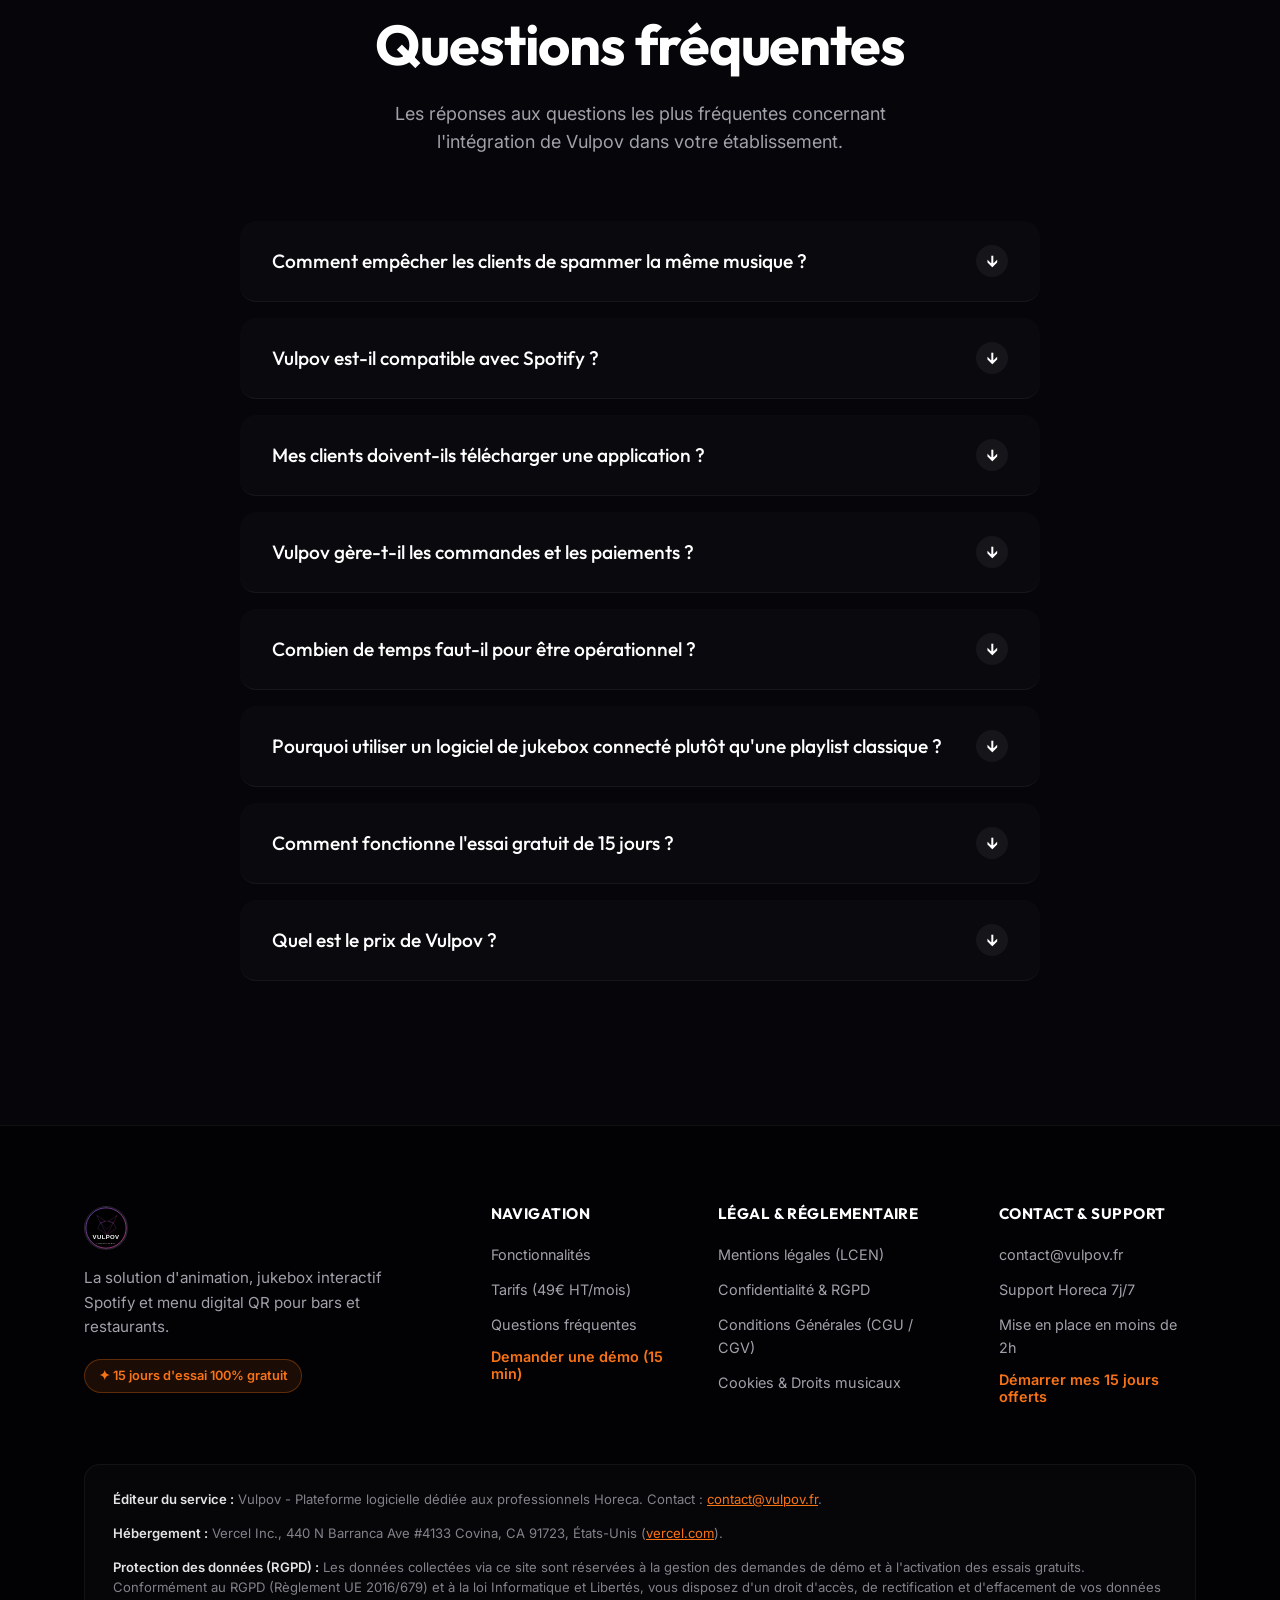
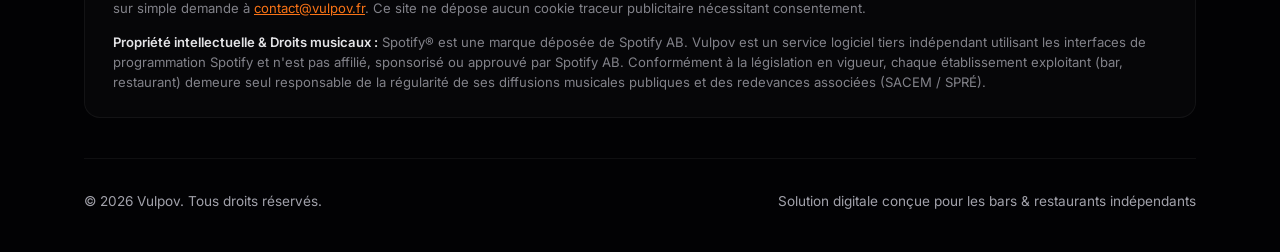
==== commit 0539072f: "Copywriting: Remove the word SaaS across the entire landing page, schema and legal notices" ====
--- a/index.html
+++ b/index.html
@@ -5,8 +5,8 @@
     <meta name="viewport" content="width=device-width, initial-scale=1.0">
     <meta name="robots" content="index, follow">
     <title>Vulpov - Logiciel Jukebox Connecté & Automatisation pour Bar</title>
-    <meta name="description" content="Vulpov est le logiciel SaaS d'automatisation et de jukebox connecté Spotify pour bar. Menu digital QR et jeux inclus. 15 jours d'essai gratuit, dès 49€/mois.">
-    <meta name="keywords" content="logiciel pour bar, automatisation bar, jukebox connecté, animation musicale bar, menu digital, SaaS bar, expérience client bar">
+    <meta name="description" content="Vulpov est le logiciel d'automatisation et de jukebox connecté Spotify pour bar. Menu digital QR et jeux inclus. 15 jours d'essai gratuit, dès 49€/mois.">
+    <meta name="keywords" content="logiciel pour bar, automatisation bar, jukebox connecté, animation musicale bar, menu digital, application bar, expérience client bar">
     <link rel="canonical" href="https://www.vulpov.fr/">
 
     <!-- Open Graph - LinkedIn, WhatsApp, Facebook -->
@@ -36,7 +36,7 @@
       "applicationCategory": "BusinessApplication",
       
       "operatingSystem": "Web, iOS, Android",
-      "description": "Vulpov est un logiciel SaaS B2B sans matériel (système digital) qui connecte le compte Spotify d'un bar à des QR codes installés en salle. Les clients scannent le QR code depuis leur smartphone pour proposer et voter pour des titres musicaux. Un système anti-spam automatisé empêche la répétition abusive de chansons. Vulpov inclut également un menu digital QR, un chat inter-tables et des jeux multijoueurs.",
+      "description": "Vulpov est un logiciel en ligne sans matériel (système digital) qui connecte le compte Spotify d'un bar à des QR codes installés en salle. Les clients scannent le QR code depuis leur smartphone pour proposer et voter pour des titres musicaux. Un système anti-spam automatisé empêche la répétition abusive de chansons. Vulpov inclut également un menu digital QR, un chat inter-tables et des jeux multijoueurs.",
       "featureList": [
         "Jukebox interactif branché sur Spotify sans matériel supplémentaire",
         "Système anti-spam automatisé : empêche la répétition d'un même titre",
@@ -183,7 +183,7 @@
                     <h1 class="reveal">Menu digital, Jukebox & Jeux pour bars.<br>L'ambiance qui rapporte.</h1>
                     <!-- GEO: définition factuelle extractible par les IA (ChatGPT, Perplexity, Google Overviews) -->
                     <p class="reveal" style="font-size:0.9rem; color: rgba(161,161,170,0.7); max-width: 680px; margin: 0 auto 0.5rem; line-height: 1.5;" aria-label="Définition produit">
-                        <em>Vulpov est un logiciel SaaS B2B sans matériel (système digital) qui connecte le compte <strong>Spotify</strong> d'un bar à des <strong>QR codes en salle</strong>. Les clients proposent et votent pour des titres depuis leur smartphone. Un <strong>système anti-spam automatisé</strong> empêche la répétition abusive. Inclut menu digital, chat inter-tables et jeux multijoueurs.</em>
+                        <em>Vulpov est un logiciel en ligne sans matériel (système digital) qui connecte le compte <strong>Spotify</strong> d'un bar à des <strong>QR codes en salle</strong>. Les clients proposent et votent pour des titres depuis leur smartphone. Un <strong>système anti-spam automatisé</strong> empêche la répétition abusive. Inclut menu digital, chat inter-tables et jeux multijoueurs.</em>
                     </p>
                     <p class="reveal" style="margin-top: 1.25rem;">Le logiciel d'automatisation qui réinvente l'expérience client. Éblouissez vos clients avec un Menu QR élégant, un Jukebox connecté et des jeux sur smartphone. <strong>15 jours d'essai gratuit</strong>, puis dès 49€ HT/mois sans engagement.</p>
                     <div class="hero-actions reveal">
@@ -335,7 +335,7 @@
                     <div class="pricing-header">
                         <div class="badge">15 jours d'essai gratuit • Sans engagement</div>
                         <h2>Le logiciel d'animation pour bar : 49€ HT/mois</h2>
-                        <p class="pricing-desc">La solution SaaS pour bars et établissements Horeca - profitez de 15 jours d'essai gratuit pour tester l'intégralité de l'écosystème Vulpov dans votre établissement.</p>
+                        <p class="pricing-desc">La solution pour bars et établissements Horeca - profitez de 15 jours d'essai gratuit pour tester l'intégralité de l'écosystème Vulpov dans votre établissement.</p>
                     </div>
                     <div class="pricing-body">
                         <p><strong>Inclus dans votre formule :</strong></p>
@@ -422,10 +422,10 @@
                 <div class="footer-col footer-brand">
                     <a href="/" class="logo">
                         <div class="logo-image circular">
-                            <img src="logo.svg" alt="Vulpov - Solution SaaS Jukebox connecté et Menu QR pour bars">
+                            <img src="logo.svg" alt="Vulpov - Solution Jukebox connecté et Menu QR pour bars">
                         </div>
                     </a>
-                    <p class="footer-desc">La solution SaaS d'animation, jukebox interactif Spotify et menu digital QR pour bars et restaurants.</p>
+                    <p class="footer-desc">La solution d'animation, jukebox interactif Spotify et menu digital QR pour bars et restaurants.</p>
                     <div class="footer-badge">
                         <span>✦ 15 jours d'essai 100% gratuit</span>
                     </div>
@@ -465,7 +465,7 @@
             <!-- Mentions obligatoires légales directes (Loi LCEN, RGPD, SACEM / Droits musicaux) -->
             <div class="footer-legal-notice">
                 <div class="footer-legal-item">
-                    <strong>Éditeur du service :</strong> Vulpov - Plateforme logicielle SaaS dédiée aux professionnels Horeca. Contact : <a href="mailto:contact@vulpov.fr">contact@vulpov.fr</a>.
+                    <strong>Éditeur du service :</strong> Vulpov - Plateforme logicielle dédiée aux professionnels Horeca. Contact : <a href="mailto:contact@vulpov.fr">contact@vulpov.fr</a>.
                 </div>
                 <div class="footer-legal-item">
                     <strong>Hébergement :</strong> Vercel Inc., 440 N Barranca Ave #4133 Covina, CA 91723, États-Unis (<a href="https://vercel.com" target="_blank" rel="noopener">vercel.com</a>).
@@ -480,7 +480,7 @@
 
             <div class="footer-bottom">
                 <p>&copy; 2026 Vulpov. Tous droits réservés.</p>
-                <p>Solution SaaS conçue pour les bars & restaurants indépendants</p>
+                <p>Solution digitale conçue pour les bars & restaurants indépendants</p>
             </div>
         </div>
     </footer>
@@ -540,7 +540,7 @@
             <!-- Tab 1: Mentions légales -->
             <div id="legal-tab-mentions" class="legal-tab-content active">
                 <h3>1. Éditeur de la plateforme</h3>
-                <p>Le site internet <strong>https://vulpov.fr</strong> et le service SaaS associé sont édités par l'équipe <strong>Vulpov</strong>, fournissant des solutions logicielles d'animation et de commande en salle pour débits de boissons et restaurants.</p>
+                <p>Le site internet <strong>https://vulpov.fr</strong> et le service associé sont édités par l'équipe <strong>Vulpov</strong>, fournissant des solutions d'animation et de commande en salle pour débits de boissons et restaurants.</p>
                 <ul>
                     <li><strong>Dénomination :</strong> Vulpov</li>
                     <li><strong>Courrier électronique :</strong> <a href="mailto:contact@vulpov.fr">contact@vulpov.fr</a></li>
@@ -583,7 +583,7 @@
             <!-- Tab 3: CGU / CGV -->
             <div id="legal-tab-cgu" class="legal-tab-content">
                 <h3>1. Objet du service</h3>
-                <p>Vulpov met à disposition des professionnels de l'hôtellerie, de la restauration et des bars (Horeca) un logiciel SaaS sans matériel permettant d'animer leur salle : consultation de menu via QR code, sélection collaborative de titres sur compte Spotify avec contrôle anti-spam, chat et jeux.</p>
+                <p>Vulpov met à disposition des professionnels de l'hôtellerie, de la restauration et des bars (Horeca) un logiciel sans matériel permettant d'animer leur salle : consultation de menu via QR code, sélection collaborative de titres sur compte Spotify avec contrôle anti-spam, chat et jeux.</p>
 
                 <h3>2. Essai gratuit de 15 jours</h3>
                 <p>Chaque nouvel établissement peut activer une période d'essai gratuit de <strong>15 jours consécutifs</strong>, 100% fonctionnelle et sans aucun engagement. Aucun moyen de paiement n'est exigé obligatoirement pour débuter l'essai et aucun prélèvement n'est effectué sans confirmation explicite du gérant.</p>
